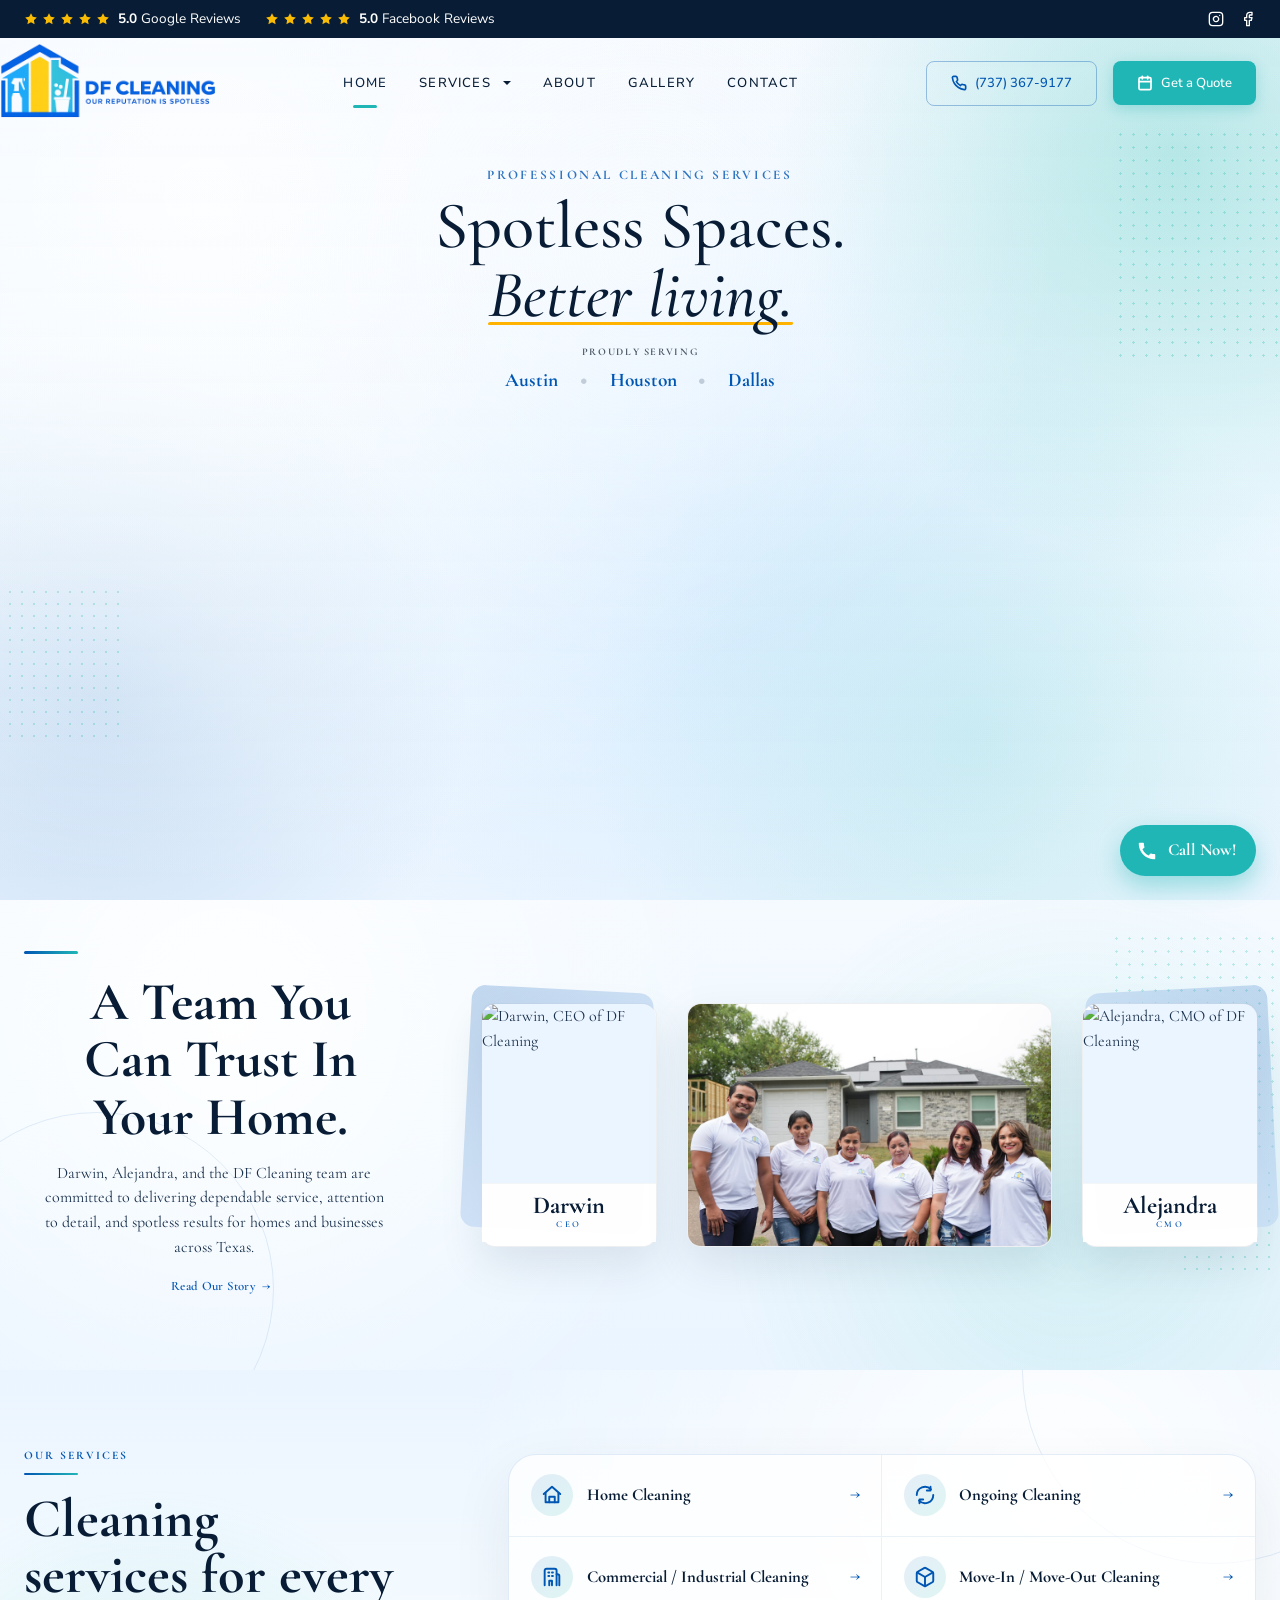
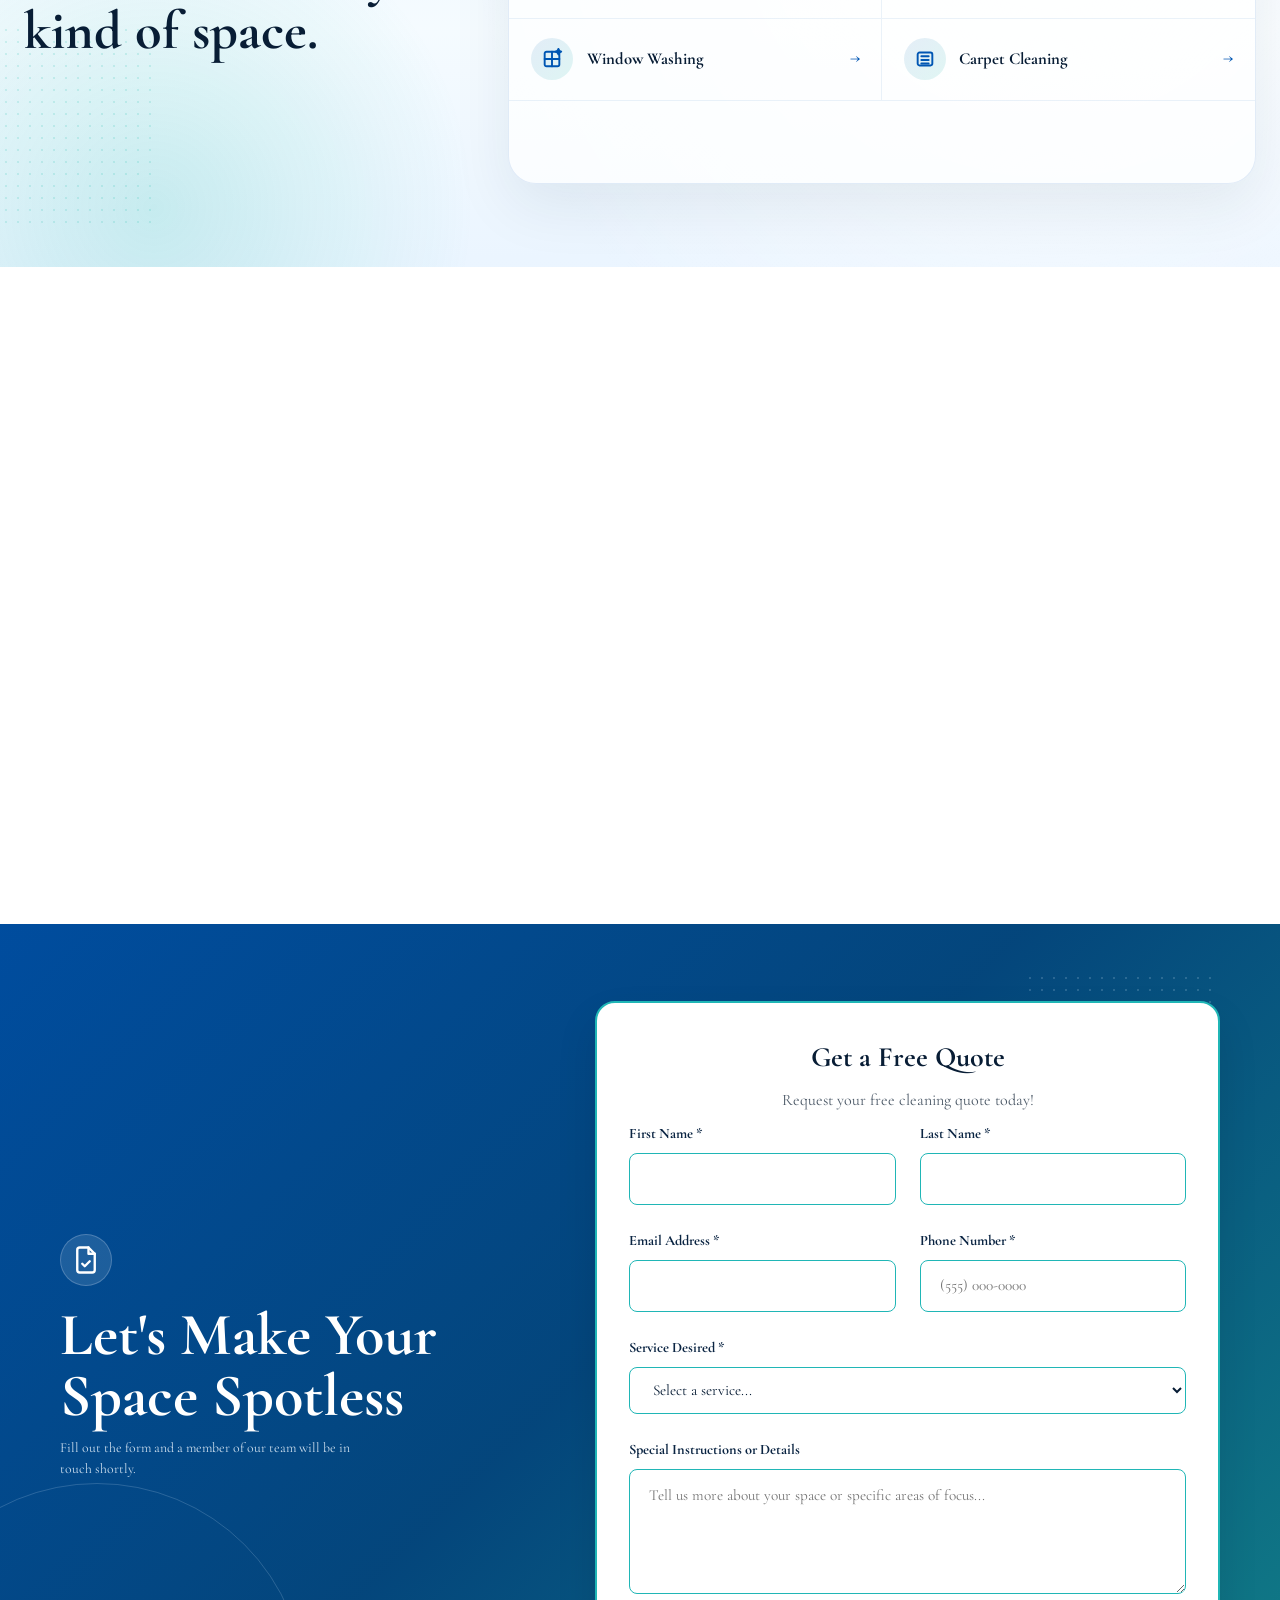
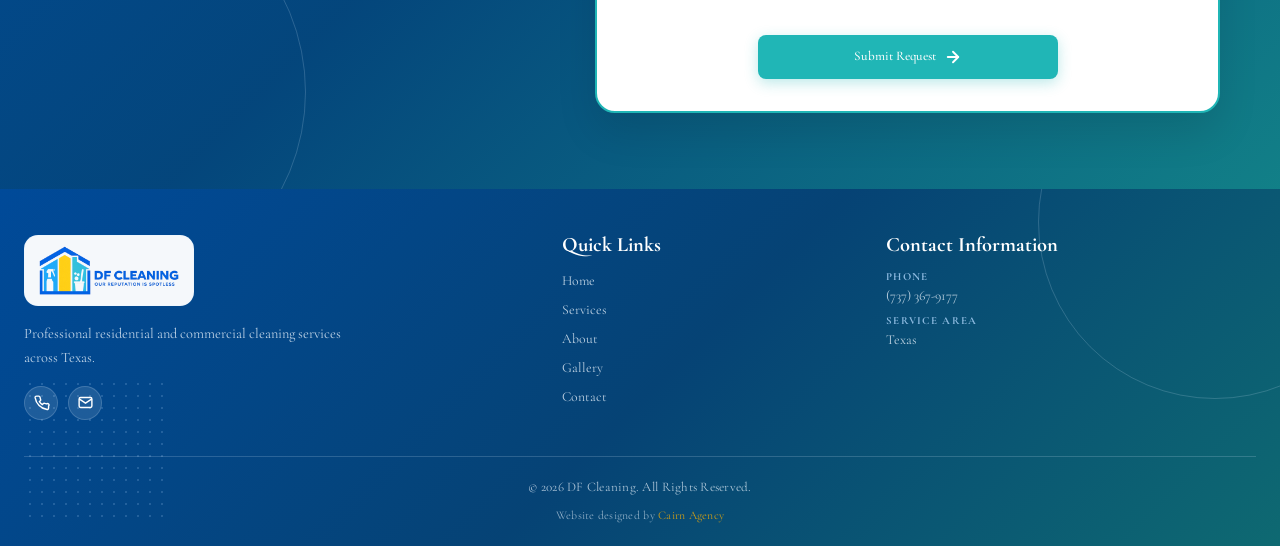
==== index.html @ 90294d2b "Add SEO meta descriptions to all pages" ====
<!DOCTYPE html>
<html lang="en">
<head>
  <meta charset="UTF-8">
  <meta name="viewport" content="width=device-width, initial-scale=1.0">
  <title>Spotless Spaces, Better Living | DF Cleaning</title>
  <meta name="description" content="We're here to help! Serving customers in Austin, Houston, and Dallas Areas. Call now (737) 367-9177 to get a quote. Licensed and Insured.">
  <link rel="stylesheet" href="css/style.css?v=july4">
  <script src="js/header.js?v=july4" defer></script>
  <script src="https://unpkg.com/@studio-freight/lenis@1.0.42/dist/lenis.min.js"></script>
  <link rel="icon" type="image/png" href="assets/logo2browswer.png">
</head>
<body class="global-bg">

  <site-header root-path=""></site-header>

  <main>
    <!-- HERO SECTION -->
    <section class="hero-section" id="home-hero">
      <div class="container">
        <span class="hero-badge reveal-up" style="--delay: 0.1s;">Professional Cleaning Services</span>
        <div class="hero-title reveal-up" style="--delay: 0.2s;">Spotless Spaces.<br><em>Better living.</em></div>
        <div class="hero-service-areas">
          <p class="hero-service-eyebrow reveal-up" style="--delay: 0.3s;">Proudly Serving</p>
          <ul class="hero-service-cities">
            <li class="reveal-up" style="--delay: 0.4s;">Austin</li>
            <li class="reveal-up" style="--delay: 0.5s;">Houston</li>
            <li class="reveal-up" style="--delay: 0.6s;">Dallas</li>
          </ul>
        </div>
        
        <!-- HERO QUOTE FORM (Centered) -->
        


        <!-- HERO QUOTE FORM (Centered) -->
        <aside class="sticky-quote-form" id="sticky-quote-form">
          <div class="sticky-quote-form-body">
            <site-contact-form root-path="" hero></site-contact-form>
          </div>
        </aside>
      </div>
    </section>


    <!-- TEAM PREVIEW -->
    <section class="team-preview" id="meet-the-team" aria-labelledby="team-preview-title">
        
<div class="container">
            <h1 class="seo-heading visually-hidden" style="margin-top:2rem; margin-bottom:1rem; font-size:2rem; text-align:center;">We're here to help!</h1>
<p class="seo-subtitle visually-hidden" style="font-size:1.125rem; max-width:800px; margin:0 auto; text-align:center;">Serving customers in Austin, Houston, and Dallas Areas. Licensed and Insured.</p>
          <div class="team-preview-header">
          <h2 class="team-preview-title reveal-up" id="team-preview-title" style="--delay: 0.1s;">A Team You Can <em>Trust In Your Home.</em></h2>
          <p class="team-preview-copy reveal-up" style="--delay: 0.2s;">Darwin, Alejandra, and the DF Cleaning team are committed to delivering dependable service, attention to detail, and spotless results for homes and businesses across Texas.</p>
          <a href="about.html" class="team-preview-link reveal-up" style="--delay: 0.3s;">Read Our Story <span aria-hidden="true">&rarr;</span></a>
        </div>

        <div class="team-showcase-grid">
          <article class="team-person-card team-person-card--darwin reveal-up" style="--delay: 0.1s;">
            <div class="team-person-photo">
              <img src="assets/images/darwin-home.jpg" alt="Darwin, CEO of DF Cleaning">
            </div>
            <div class="team-person-meta">
              <h3>Darwin</h3>
              <p>CEO</p>
            </div>
          </article>

          <figure class="team-main-photo reveal-up" style="--delay: 0.2s;">
            <img src="assets/team.jpg" alt="DF Cleaning team standing in front of a home">
          </figure>

          <article class="team-person-card team-person-card--alejandra reveal-up" style="--delay: 0.3s;">
            <div class="team-person-photo">
              <img src="assets/images/alejandra-home.jpg" alt="Alejandra, CMO of DF Cleaning">
            </div>
            <div class="team-person-meta">
              <h3>Alejandra</h3>
              <p>CMO</p>
            </div>
          </article>
        </div>

      </div>
    </section>

    <!-- SERVICES PREVIEW -->
    <section class="home-services" id="services-preview" aria-labelledby="home-services-title">
      <div class="container home-services-grid">
        <div class="home-services-copy">
          <span class="home-services-kicker reveal-up" style="--delay: 0.1s;">Our Services</span>
          <h2 class="home-services-title reveal-up" id="home-services-title" style="--delay: 0.2s;">Cleaning services for every kind of space.</h2>
          <p class="reveal-up" style="--delay: 0.3s;">From recurring home care and detailed deep cleaning to move-out resets, commercial spaces, and light home remodeling support, explore the services DF Cleaning provides across Texas.</p>
          <a href="services.html" class="home-services-all reveal-up" style="--delay: 0.4s;">View All Services <span aria-hidden="true">&rarr;</span></a>
        </div>

        <div class="home-services-list" aria-label="DF Cleaning services">
          <a href="services/home-cleaning.html" class="home-service-link reveal-up" style="--delay: 0.1s;">
            <span class="home-service-icon" aria-hidden="true">
              <svg width="22" height="22" viewBox="0 0 24 24" fill="none" stroke="currentColor" stroke-width="2.1" stroke-linecap="round" stroke-linejoin="round">
                <path d="m3 11 9-8 9 8"></path>
                <path d="M5 10v10h14V10"></path>
                <path d="M9 20v-6h6v6"></path>
              </svg>
            </span>
            <span>Home Cleaning</span>
            <span class="home-service-arrow" aria-hidden="true">&rarr;</span>
          </a>

          <a href="services/on-going-cleaning.html" class="home-service-link reveal-up" style="--delay: 0.2s;">
            <span class="home-service-icon" aria-hidden="true">
              <svg width="22" height="22" viewBox="0 0 24 24" fill="none" stroke="currentColor" stroke-width="2.1" stroke-linecap="round" stroke-linejoin="round">
                <path d="M21 12a9 9 0 0 1-15.5 6.2"></path>
                <path d="M3 12A9 9 0 0 1 18.5 5.8"></path>
                <path d="M18 3v4h-4"></path>
                <path d="M6 21v-4h4"></path>
              </svg>
            </span>
            <span>Ongoing Cleaning</span>
            <span class="home-service-arrow" aria-hidden="true">&rarr;</span>
          </a>

          <a href="services/commercial-cleaning.html" class="home-service-link reveal-up" style="--delay: 0.3s;">
            <span class="home-service-icon" aria-hidden="true">
              <svg width="22" height="22" viewBox="0 0 24 24" fill="none" stroke="currentColor" stroke-width="2.1" stroke-linecap="round" stroke-linejoin="round">
                <path d="M4 21V5a2 2 0 0 1 2-2h9a2 2 0 0 1 2 2v16"></path>
                <path d="M9 21v-5h3v5"></path>
                <path d="M8 7h1"></path>
                <path d="M12 7h1"></path>
                <path d="M8 11h1"></path>
                <path d="M12 11h1"></path>
                <path d="M17 9h1a2 2 0 0 1 2 2v10"></path>
              </svg>
            </span>
            <span>Commercial / Industrial Cleaning</span>
            <span class="home-service-arrow" aria-hidden="true">&rarr;</span>
          </a>

          <a href="services/move-in-move-out.html" class="home-service-link reveal-up" style="--delay: 0.4s;">
            <span class="home-service-icon" aria-hidden="true">
              <svg width="22" height="22" viewBox="0 0 24 24" fill="none" stroke="currentColor" stroke-width="2.1" stroke-linecap="round" stroke-linejoin="round">
                <path d="M21 16V8a2 2 0 0 0-1-1.73l-7-4a2 2 0 0 0-2 0l-7 4A2 2 0 0 0 3 8v8a2 2 0 0 0 1 1.73l7 4a2 2 0 0 0 2 0l7-4A2 2 0 0 0 21 16z"></path>
                <path d="m3.3 7 8.7 5 8.7-5"></path>
                <path d="M12 22V12"></path>
              </svg>
            </span>
            <span>Move-In / Move-Out Cleaning</span>
            <span class="home-service-arrow" aria-hidden="true">&rarr;</span>
          </a>

          <a href="services/window-washing.html" class="home-service-link reveal-up" style="--delay: 0.5s;">
            <span class="home-service-icon" aria-hidden="true">
              <svg width="22" height="22" viewBox="0 0 24 24" fill="none" stroke="currentColor" stroke-width="2.1" stroke-linecap="round" stroke-linejoin="round">
                <rect x="4" y="4" width="16" height="16" rx="2"></rect>
                <path d="M12 4v16"></path>
                <path d="M4 12h16"></path>
                <path d="m18 3 1-2 1 2 2 1-2 1-1 2-1-2-2-1z"></path>
              </svg>
            </span>
            <span>Window Washing</span>
            <span class="home-service-arrow" aria-hidden="true">&rarr;</span>
          </a>

          <a href="services/carpet-cleaning.html" class="home-service-link reveal-up" style="--delay: 0.6s;">
            <span class="home-service-icon" aria-hidden="true">
              <svg width="22" height="22" viewBox="0 0 24 24" fill="none" stroke="currentColor" stroke-width="2.1" stroke-linecap="round" stroke-linejoin="round">
                <rect x="4" y="5" width="16" height="14" rx="2"></rect>
                <path d="M8 9h8"></path>
                <path d="M8 13h8"></path>
                <path d="M8 17h8"></path>
              </svg>
            </span>
            <span>Carpet Cleaning</span>
            <span class="home-service-arrow" aria-hidden="true">&rarr;</span>
          </a>

          <a href="services/home-remodeling.html" class="home-service-link reveal-up" style="--delay: 0.7s;">
            <span class="home-service-icon" aria-hidden="true">
              <svg width="22" height="22" viewBox="0 0 24 24" fill="none" stroke="currentColor" stroke-width="2.1" stroke-linecap="round" stroke-linejoin="round">
                <path d="M3 21h18"></path>
                <path d="M5 21V9l7-6 7 6v12"></path>
                <path d="M9 21v-6h6v6"></path>
                <path d="M9 10h.01"></path>
                <path d="M15 10h.01"></path>
              </svg>
            </span>
            <span>Home Remodeling</span>
            <span class="home-service-arrow" aria-hidden="true">&rarr;</span>
          </a>

          <a href="services/coaching.html" class="home-service-link reveal-up" style="--delay: 0.8s;">
            <span class="home-service-icon" aria-hidden="true">
              <svg width="22" height="22" viewBox="0 0 24 24" fill="none" stroke="currentColor" stroke-width="2.1" stroke-linecap="round" stroke-linejoin="round">
                <path d="M16 21v-2a4 4 0 0 0-4-4H7a4 4 0 0 0-4 4v2"></path>
                <circle cx="9.5" cy="7" r="4"></circle>
                <path d="M22 21v-2a4 4 0 0 0-3-3.87"></path>
                <path d="M16 3.13a4 4 0 0 1 0 7.75"></path>
              </svg>
            </span>
            <span>Coaching</span>
            <span class="home-service-arrow" aria-hidden="true">&rarr;</span>
          </a>
        </div>
      </div>
    </section>

    <!-- CLIENT REVIEWS -->
    <section class="reviews-section reveal-up" id="client-reviews" aria-labelledby="reviews-title">
      <div class="container reviews-container">
        <div class="reviews-header">
          <h2 class="reviews-title" id="reviews-title">What Our Clients Say</h2>
          <p class="reviews-subtitle">Don't just take our word for it. See what our clients have to say.</p>
        </div>

        <div class="sk-ww-google-reviews" data-embed-id="25690560"></div>
        <script src="https://widgets.sociablekit.com/google-reviews/widget.js" defer></script>
      </div>
    </section>

    <!-- INSTAGRAM FEED -->
    <section class="instagram-section" id="instagram-feed" aria-labelledby="instagram-title" style="padding-top: 2rem; padding-bottom: 6rem; background-color: var(--color-white); position: relative;">
      <div class="container instagram-container" style="text-align: center;">
        <div class="instagram-header" style="margin-bottom: 1.5rem;">
          <div class="instagram-icon reveal-up" style="margin-bottom: 1rem; display: flex; justify-content: center; --delay: 0.1s;">
            <svg width="40" height="40" viewBox="0 0 24 24" fill="none" stroke="var(--color-teal)" stroke-width="2" stroke-linecap="round" stroke-linejoin="round">
              <rect x="2" y="2" width="20" height="20" rx="5" ry="5"></rect>
              <path d="M16 11.37A4 4 0 1 1 12.63 8 4 4 0 0 1 16 11.37z"></path>
              <line x1="17.5" y1="6.5" x2="17.51" y2="6.5"></line>
            </svg>
          </div>
          <h2 class="instagram-title reveal-up" id="instagram-title" style="margin: 0 0 0.5rem 0; --delay: 0.2s;">
            <a href="https://www.instagram.com/df.cleaning/" target="_blank" rel="noopener noreferrer" style="font-family: var(--font-sans); color: var(--color-navy-dark); font-size: clamp(2.5rem, 6vw, 3.5rem); font-weight: 900; letter-spacing: -0.03em; text-decoration: none; transition: opacity 0.3s ease;" onmouseover="this.style.opacity='0.8'" onmouseout="this.style.opacity='1'">@df.cleaning</a>
          </h2>
          <p class="instagram-subtitle reveal-up" style="color: var(--color-text-main); font-size: 1.15rem; font-weight: 500; margin-bottom: 1.5rem; --delay: 0.3s;">Keep up with our team on Instagram!</p>
          <a href="https://www.instagram.com/df.cleaning/" target="_blank" rel="noopener noreferrer" class="btn btn-primary reveal-up" style="background-color: var(--color-teal); border: none; color: var(--color-white); display: inline-flex; align-items: center; gap: 0.5rem; border-radius: 50px; font-weight: 700; padding: 0.75rem 2rem; box-shadow: 0 4px 15px rgba(0, 180, 216, 0.3); --delay: 0.4s;">
            Follow Us on Instagram
          </a>
        </div>

        <div class="sk-instagram-feed reveal-up" data-embed-id="25690573" style="--delay: 0.5s;"></div>
        <script src="https://widgets.sociablekit.com/instagram-feed/widget.js" defer></script>
      </div>
    </section>

    <!-- GET ESTIMATE -->
    <section class="estimate-section" id="get-estimate" aria-labelledby="estimate-title">
      <div class="container estimate-container">
        <div class="estimate-card reveal-up" style="--delay: 0.1s;">
          <div class="estimate-intro">
            <div class="estimate-icon" aria-hidden="true">
              <svg width="30" height="30" viewBox="0 0 24 24" fill="none" stroke="currentColor" stroke-width="1.9" stroke-linecap="round" stroke-linejoin="round">
                <path d="M14 2H7a2 2 0 0 0-2 2v16a2 2 0 0 0 2 2h10a2 2 0 0 0 2-2V7z"></path>
                <polyline points="14 2 14 7 19 7"></polyline>
                <path d="m9 15 2 2 4-4"></path>
              </svg>
            </div>
            <h2 class="estimate-title" id="estimate-title">Let's Make Your Space Spotless</h2>
            <p class="estimate-subtitle">Fill out the form and a member of our team will be in touch shortly.</p>

          </div>

          <site-contact-form root-path="" inline></site-contact-form>
        </div>
      </div>
    </section>
  </main>

  <!-- FOOTER -->
  <site-footer root-path=""></site-footer>


  <script src="js/main.js?v=sticky-form"></script>
</body>
</html>
---- css/style.css ----
@import url('https://fonts.googleapis.com/css2?family=Cormorant+Garamond:ital,wght@0,300..700;1,300..700&family=Nunito+Sans:wght@400;500;600;700;800&display=swap');

/* ==========================================================================
   CASCADE LAYERS DEFINITION
   ========================================================================== */
@layer reset, base, layout, components, utilities;

@layer reset {
  /* Resets applying specifically rather than globally (*) */
  html, body, div, span, h1, h2, h3, h4, h5, h6, p, a, svg, button, ul, li, nav, section, header, footer, form, input, label, textarea, select {
    box-sizing: border-box;
    margin: 0;
    padding: 0;
  }

  ul, ol {
    list-style: none;
  }

  a {
    color: inherit;
    text-decoration: none;
  }

  img {
    max-inline-size: 100%;
    block-size: auto;
    display: block;
  }

  button, input, select, textarea {
    font: inherit;
    color: inherit;
    background: none;
    border: none;
  }
}

@layer base {
  :root {
    /* Color Palette */
    --color-navy-dark: hsl(212, 73%, 12%);
    --color-navy: hsl(212, 73%, 15%);
    --color-blue: hsl(211, 100%, 35%);
    --color-blue-hover: hsl(211, 100%, 30%);
    --color-blue-light: hsl(210, 100%, 96%);
    --color-blue-light-hover: hsl(210, 100%, 92%);
    --color-ice: hsl(203, 100%, 97%);
    --color-teal: hsl(180, 70%, 42%);
    --color-teal-dark: hsl(184, 76%, 31%);
    
    --color-yellow: hsl(42, 100%, 50%);
    --color-yellow-hover: hsl(42, 100%, 45%);
    --color-yellow-light: hsl(45, 100%, 95%);
    
    --color-gray-dark: hsl(210, 15%, 35%);
    --color-gray-light: hsl(210, 20%, 98%);
    --color-white: hsl(0, 0%, 100%);
    --color-text-main: hsl(212, 50%, 20%);
    --color-border: hsl(210, 16%, 93%);
    
    /* Typography */
    --font-sans: 'Cormorant Garamond', Georgia, "Times New Roman", serif;
    --font-body: 'Cormorant Garamond', Georgia, "Times New Roman", serif;
    --font-serif: 'Cormorant Garamond', Georgia, "Times New Roman", serif;
    --font-ui: 'Nunito Sans', -apple-system, BlinkMacSystemFont, "Segoe UI", Roboto, sans-serif;
    
    /* Spacing & Layout */
    --transition-speed: 0.3s;
    --transition-curve: cubic-bezier(0.25, 0.8, 0.25, 1);
    
    /* Shadows */
    --shadow-sm: 0 2px 8px rgba(12, 35, 64, 0.05);
    --shadow-md: 0 8px 30px rgba(12, 35, 64, 0.08);
    --shadow-lg: 0 20px 40px rgba(12, 35, 64, 0.12);
  }

  body {
    font-family: var(--font-body);
    background:
      radial-gradient(circle at 8% 18%, rgba(20, 184, 166, 0.15) 0%, transparent 24rem),
      radial-gradient(circle at 92% 12%, rgba(0, 86, 179, 0.15) 0%, transparent 26rem),
      radial-gradient(circle at 50% 92%, rgba(186, 222, 255, 0.46) 0%, transparent 28rem),
      linear-gradient(180deg, var(--color-gray-light) 0%, var(--color-ice) 100%);
    color: var(--color-text-main);
    line-height: 1.6;
    overflow-x: clip; /* Avoid horizontal scrollbar issues */
    scrollbar-gutter: stable;
    font-optical-sizing: auto;
  }

  h1, h2, h3, h4, h5, h6 {
    font-family: var(--font-sans);
    color: var(--color-navy-dark);
    font-weight: 700;
  }

  /* Accessible outline-focus styling */
  button:focus-visible,
  a:focus-visible,
  input:focus-visible,
  select:focus-visible,
  textarea:focus-visible {
    outline: 3px solid var(--color-blue);
    outline-offset: 3px;
  }
}

@layer layout {
  .container {
    max-inline-size: 1280px;
    margin-inline: auto;
    padding-inline: 1.5rem;
  }

  header {
    background-color: transparent;
    backdrop-filter: none;
    position: absolute;
    top: 24px; /* Move entire navbar row down ~10-15px */
    left: 0;
    width: 100%;
    z-index: 100;
    border-block-end: none;
    box-shadow: none;
  }

  .nav-wrapper {
    display: flex;
    align-items: center;
    justify-content: space-between;
    padding-block: 0.5rem;
  }

  /* Footer Layout */
  .main-footer {
    background: linear-gradient(135deg, hsl(211, 100%, 30%) 0%, hsl(207, 91%, 24%) 52%, hsl(185, 78%, 25%) 100%);
    color: var(--color-white);
    margin-block-start: 0;
    overflow: hidden;
    padding-block: clamp(2.3rem, 3.6vw, 3.25rem) 1.35rem;
    position: relative;
  }

  .main-footer::before {
    content: "";
    position: absolute;
    inset-block-start: -9rem;
    inset-inline-end: -7rem;
    inline-size: 22rem;
    block-size: 22rem;
    border: 1px solid rgba(221, 239, 255, 0.18);
    border-radius: 50%;
    pointer-events: none;
  }

  .main-footer::after {
    content: "";
    position: absolute;
    inset-block-end: 1.5rem;
    inset-inline-start: 1.5rem;
    inline-size: 9rem;
    block-size: 9rem;
    background-image: radial-gradient(rgba(180, 218, 255, 0.28) 1.2px, transparent 1.2px);
    background-size: 12px 12px;
    opacity: 0.65;
    pointer-events: none;
  }

  .footer-grid {
    display: grid;
    gap: clamp(1.8rem, 4vw, 4rem);
    grid-template-columns: minmax(260px, 1.25fr) minmax(160px, 0.7fr) minmax(240px, 0.95fr);
    margin-block-end: clamp(1.65rem, 3vw, 2.3rem);
    position: relative;
    z-index: 1;
  }

  .footer-bottom {
    border-block-start: 1px solid rgba(221, 239, 255, 0.18);
    color: rgba(239, 247, 255, 0.72);
    font-size: 0.82rem;
    letter-spacing: 0.02em;
    padding-block-start: 1.2rem;
    position: relative;
    text-align: center;
    z-index: 1;
  }
}

@layer components {
  /* Logo */
  .logo-link {
    display: flex;
    align-items: center;
    inline-size: auto;
    block-size: 75px; /* Increase logo size ~5-10% */
    margin-inline-start: -1.5rem; /* Shift slightly more left */
    position: relative;
    top: -3px; /* Nudge up a touch higher to align text in navbar */
    transition: transform var(--transition-speed);
  }

  .logo-link img {
    height: 100%;
    width: auto;
    object-fit: contain;
  }

  .logo-link:hover {
    transform: scale(1.02);
  }

  /* Navigation Menu */
  .main-nav {
    display: flex;
    align-items: center;
    gap: 2rem;
  }

  .nav-list {
    display: flex;
    align-items: center;
    gap: 2rem;
  }

  .nav-item {
    position: relative;
  }

  .nav-link {
    font-family: var(--font-ui);
    font-size: 0.82rem;
    font-weight: 500;
    color: var(--color-navy-dark);
    letter-spacing: 1.2px;
    padding-block: 0.5rem;
    transition: color var(--transition-speed);
    display: flex;
    align-items: center;
    gap: 0.25rem;
    cursor: pointer;
  }

  .nav-link:hover {
    color: var(--color-teal);
  }

  .nav-link[aria-current="page"] {
    color: var(--color-navy);
    position: relative;
  }

  .nav-link[aria-current="page"]::before {
    content: "";
    position: absolute;
    bottom: -6px;
    left: 50%;
    transform: translateX(-50%);
    width: 24px;
    height: 3px;
    background-color: var(--color-teal);
    border-radius: 2px;
  }

  /* Services Dropdown Styles */
  .dropdown-menu {
    position: absolute;
    top: 100%;
    left: 50%;
    transform: translateX(-50%) translateY(10px);
    background-color: var(--color-white);
    border-radius: 8px;
    box-shadow: var(--shadow-md);
    border: 1px solid var(--color-border);
    padding: 0.75rem;
    min-inline-size: 240px;
    opacity: 0;
    visibility: hidden;
    transition: opacity 0.2s allow-discrete, transform 0.2s allow-discrete, visibility 0.2s allow-discrete;
    z-index: 10;
  }

  /* Show dropdown on hover (for desktop) and when active */
  .nav-item:hover .dropdown-menu,
  .nav-item:focus-within .dropdown-menu,
  .dropdown-menu.active {
    opacity: 1;
    visibility: visible;
    transform: translateX(-50%) translateY(0);
  }

  @starting-style {
    .nav-item:hover .dropdown-menu,
    .nav-item:focus-within .dropdown-menu,
    .dropdown-menu.active {
      opacity: 0;
      transform: translateX(-50%) translateY(10px);
    }
  }

  .dropdown-link {
    display: block;
    padding: 0.6rem 1rem;
    border-radius: 6px;
    font-family: var(--font-ui);
    font-size: 0.85rem;
    font-weight: 600;
    color: var(--color-navy);
    transition: background-color var(--transition-speed), color var(--transition-speed);
  }

  .dropdown-link:hover {
    background-color: var(--color-blue-light);
    color: var(--color-blue);
  }

  /* Header Actions (Buttons) */
  .header-actions {
    display: flex;
    align-items: center;
    gap: 1rem;
  }

  /* Buttons */
  .btn {
    display: inline-flex;
    align-items: center;
    justify-content: center;
    gap: 0.5rem;
    padding: 0.7rem 1.5rem;
    border-radius: 8px;
    font-family: var(--font-sans);
    font-size: 0.82rem;
    font-weight: 500;
    cursor: pointer;
    transition: background-color var(--transition-speed), color var(--transition-speed), border-color var(--transition-speed), transform var(--transition-speed), box-shadow var(--transition-speed);
    text-wrap: nowrap;
    min-block-size: 44px; /* Touch target standard */
  }

  .btn:hover {
    transform: translateY(-2px);
  }

  .btn:active {
    transform: translateY(0);
  }

  .btn-outline {
    background-color: transparent;
    color: var(--color-blue);
    border: 1px solid rgba(0, 86, 179, 0.35);
  }

  .btn-outline:hover {
    background-color: rgba(0, 86, 179, 0.05);
    border-color: var(--color-blue);
    box-shadow: var(--shadow-sm);
  }

  .btn-primary {
    background-color: var(--color-blue);
    color: var(--color-white);
    box-shadow: 0 4px 14px rgba(0, 86, 179, 0.3);
  }

  .btn-primary:hover {
    background-color: var(--color-blue-dark);
    box-shadow: 0 6px 20px rgba(0, 86, 179, 0.4);
  }

  .btn-secondary {
    background-color: var(--color-blue);
    color: var(--color-white);
    box-shadow: 0 4px 14px rgba(0, 86, 179, 0.2);
  }

  .btn-secondary:hover {
    background-color: var(--color-teal);
    box-shadow: 0 6px 20px rgba(0, 86, 179, 0.3);
  }

  /* Mobile Nav Toggle */
  .menu-toggle {
    display: none;
    flex-direction: column;
    justify-content: space-between;
    width: 30px;
    height: 21px;
    cursor: pointer;
    z-index: 101;
  }

  .menu-toggle span {
    display: block;
    width: 100%;
    height: 3px;
    background-color: var(--color-navy);
    border-radius: 3px;
    transition: transform var(--transition-speed), opacity var(--transition-speed);
  }

  /* Hero Section */
  .hero-section {
    background-image: radial-gradient(circle at 50% 28%, rgba(255, 255, 255, 0.45) 0%, rgba(255, 255, 255, 0) 45%), linear-gradient(to bottom, rgba(219, 234, 254, 0.08) 0%, rgba(255, 255, 255, 0) 100%), url('../assets/hero-v5.png');
    background-repeat: no-repeat;
    background-position: center 32%; /* Shift mansion down slightly more to support larger spacing */
    background-size: cover;
    min-height: 100dvh;
    display: flex;
    flex-direction: column;
    justify-content: flex-start;
    align-items: center;
    padding-block-start: 10.1rem;
    padding-block-end: 340px; /* Space for the quote form */
    text-align: center;
    position: relative;
    overflow: hidden;
    box-sizing: border-box;
  }

  .hero-badge {
    font-family: var(--font-sans);
    font-size: clamp(0.72rem, 0.68rem + 0.18vw, 0.86rem);
    font-weight: 800;
    color: hsla(211, 100%, 35%, 0.82);
    letter-spacing: 0.2em;
    text-transform: uppercase;
    margin-block-end: 0.45rem;
    display: inline-block;
  }

.hero-title {
    font-family: var(--font-serif);
    font-size: clamp(2.35rem, 1.85rem + 3.1vw, 4.15rem);
    line-height: 1;
    font-weight: 500;
    letter-spacing: 0;
    color: var(--color-navy-dark);

/* SEO Hero Copy Section */
.seo-hero-copy {
  background: radial-gradient(circle at 18% 26%, rgba(255, 255, 255, 0.94) 0%, rgba(255, 255, 255, 0.38) 24%, transparent 44%), radial-gradient(circle at 84% 68%, rgba(20, 184, 166, 0.12) 0%, transparent 22rem), linear-gradient(180deg, hsl(210, 100%, 98%) 0%, var(--color-ice) 45%, hsl(210, 100%, 96%) 100%);
  padding: 0.5rem 0 2rem 0;
  text-align: center;
  opacity: 0;
  animation: fadeInUp 1s ease forwards;
  animation-delay: 0.5s;
}
.seo-heading {
  font-family: var(--font-serif);
  font-size: clamp(2.5rem, 2rem + 2vw, 3.8rem);
  color: var(--color-navy-dark);
  margin-bottom: 0.4rem;
}
.seo-subtitle {
  font-family: var(--font-sans);
  font-size: clamp(1rem, 0.9rem + 0.5vw, 1.25rem);
  color: var(--color-navy);
  max-width: 800px;
  margin: 0 auto;
}

/* Fade in keyframes */
@keyframes fadeInUp {
  from { opacity: 0; transform: translateY(20px); }
  to { opacity: 1; transform: translateY(0); }
}

/* Fade in for the next section (team preview) */
.team-preview {
  opacity: 0;
  animation: fadeInUp 1s ease forwards;
  animation-delay: 1.5s;
}

    margin-block-end: 1.05rem;
    max-inline-size: 880px;
    margin-inline: auto;
    text-wrap: balance;
  }

  .hero-title em {
    font-family: var(--font-serif);
    font-style: italic;
    font-weight: 500;
    color: var(--color-navy-dark);
    position: relative;
    white-space: nowrap;
    display: inline-block;
    margin-block-start: 0.2rem; /* Slightly reduced margin */
  }

  .hero-title em::after {
    content: "";
    position: absolute;
    left: 0;
    bottom: 4px;
    width: 100%;
    height: 3px;
    background-color: var(--color-yellow);
    z-index: -1;
    transform: skewX(-15deg);
    border-radius: 4px;
  }

  .hero-desc {
    font-family: var(--font-sans);
    font-size: clamp(0.85rem, 0.8rem + 0.1vw, 1.05rem); /* Slightly smaller for better layout fit */
    font-weight: 400;
    color: var(--color-gray-dark);
    max-inline-size: 750px;
    margin-inline: auto;
    margin-block-end: 0.8rem; /* Reduced spacing */
    text-wrap: pretty;
  }

  /* Hero Service Areas */
  .hero-service-areas {
    margin-block: -0.1rem 0.55rem;
    display: flex;
    flex-direction: column;
    align-items: center;
    gap: 0.08rem;
  }

  .hero-service-eyebrow {
    font-family: var(--font-sans);
    font-size: 0.64rem;
    font-weight: 700;
    color: var(--color-gray-dark);
    text-transform: uppercase;
    letter-spacing: 0.16em;
    margin: 0;
  }

  .hero-service-cities {
    display: flex;
    flex-wrap: wrap;
    justify-content: center;
    align-items: center;
    gap: clamp(0.65rem, 2vw, 1.35rem);
    padding: 0;
    margin: 0;
    list-style: none;
  }

  .hero-service-cities li {
    font-family: var(--font-serif);
    font-size: clamp(0.92rem, 0.85rem + 0.45vw, 1.25rem);
    font-weight: 800;
    color: var(--color-blue);
    display: flex;
    align-items: center;
  }

  /* Dot divider between cities */
  .hero-service-cities li:not(:last-child)::after {
    content: "•";
    color: rgba(12, 35, 64, 0.2);
    font-size: 1.2em;
    margin-inline-start: clamp(0.65rem, 2vw, 1.35rem);
  }

  .hero-buttons {
    display: flex;
    justify-content: center;
    gap: 1.25rem;
    margin-block-end: 0;
    flex-wrap: wrap;
    transform: translateX(-32px); /* Shift left to align gap with the background house */
  }

  /* Team Preview */
  .team-preview {
    background: radial-gradient(circle at 18% 26%, rgba(255, 255, 255, 0.94) 0%, rgba(255, 255, 255, 0.38) 24%, transparent 44%), radial-gradient(circle at 84% 68%, rgba(20, 184, 166, 0.12) 0%, transparent 22rem), linear-gradient(180deg, hsl(210, 100%, 98%) 0%, var(--color-ice) 45%, hsl(210, 100%, 96%) 100%);
    overflow: hidden;
    padding-block: clamp(2rem, 4vw, 4rem) clamp(4rem, 5.6vw, 5.75rem);
    position: relative;
  }

  .team-preview::before {
    content: "";
    position: absolute;
    inset-block-start: 2rem;
    inset-inline-end: clamp(-3rem, -4vw, -1rem);
    inline-size: clamp(9rem, 17vw, 15rem);
    block-size: clamp(9rem, 17vw, 15rem);
    background-image: radial-gradient(rgba(20, 184, 166, 0.3) 1.35px, transparent 1.35px);
    background-size: 13px 13px;
    opacity: 0.8;
    pointer-events: none;
  }

  .team-preview::after {
    content: "";
    position: absolute;
    inset-block-end: -6rem;
    inset-inline-start: -5rem;
    inline-size: 22rem;
    block-size: 22rem;
    border: 1px solid rgba(0, 86, 179, 0.1);
    border-radius: 50%;
    pointer-events: none;
  }

  .team-preview .container {
    align-items: center;
    display: grid;
    gap: clamp(2.25rem, 5vw, 4.5rem);
    grid-template-columns: minmax(250px, 0.72fr) minmax(590px, 1.42fr);
    position: relative;
    z-index: 1;
  }

  .team-preview-header {
    margin: 0;
    max-inline-size: 420px;
    position: relative;
    text-align: center;
  }

  .team-preview-header::before {
    content: "";
    display: block;
    inline-size: 54px;
    block-size: 3px;
    background: linear-gradient(90deg, var(--color-blue), var(--color-teal));
    border-radius: 999px;
    margin-block-end: 1.15rem;
  }

  .team-preview-title {
    color: var(--color-navy-dark);
    font-family: var(--font-serif);
    font-size: clamp(2.25rem, 1.8rem + 2vw, 3.35rem);
    font-weight: 800;
    letter-spacing: 0;
    line-height: 1.08;
    max-inline-size: 430px;
    text-wrap: balance;
  }

  .team-preview-title em {
    color: var(--color-navy-dark);
    display: inline;
    font-family: var(--font-serif);
    font-style: normal;
    font-weight: 800;
  }

  .team-preview-copy {
    color: var(--color-text-main);
    font-size: clamp(0.92rem, 0.86rem + 0.22vw, 1rem);
    line-height: 1.55;
    margin: 0.9rem 0 0;
    max-inline-size: 380px;
    text-wrap: pretty;
  }

  .team-preview-link {
    color: var(--color-blue);
    display: inline-flex;
    font-family: var(--font-sans);
    font-size: 0.8rem;
    font-weight: 600;
    gap: 0.35rem;
    letter-spacing: 0.03em;
    margin-block-start: 1rem;
    position: relative;
    transition: transform var(--transition-speed);
  }

  .team-preview-link:hover {
    transform: translateX(3px);
  }

  .team-showcase-grid {
    align-items: stretch;
    display: grid;
    gap: clamp(1.55rem, 2.45vw, 2.25rem);
    grid-template-columns: minmax(0, 0.72fr) minmax(0, 1.5fr) minmax(0, 0.72fr);
    isolation: isolate;
    justify-content: center;
    margin-inline: auto;
    max-inline-size: 920px;
    position: relative;
    width: 100%;
  }

  .team-showcase-grid::after {
    content: "";
    position: absolute;
    inset-block-end: -1.5rem;
    inset-inline-end: -1.7rem;
    inline-size: 104px;
    block-size: 104px;
    background-image: radial-gradient(rgba(20, 184, 166, 0.26) 1.35px, transparent 1.35px);
    background-size: 12px 12px;
    z-index: -1;
  }

  .team-person-card,
  .team-main-photo {
    background-color: var(--color-white);
    border: 1px solid rgba(12, 35, 64, 0.07);
    border-radius: 14px;
    box-shadow: 0 18px 44px rgba(12, 35, 64, 0.1);
    overflow: hidden;
  }

  .team-person-card {
    display: flex;
    flex-direction: column;
    overflow: visible;
    position: relative;
    width: 100%;
  }

  .team-person-card--alejandra {
    margin-inline-start: 0;
  }

  .team-person-card--darwin::before {
    content: "";
    position: absolute;
    inset: -0.9rem 0.55rem 0.9rem -1rem;
    background: linear-gradient(135deg, rgba(0, 86, 179, 0.22), rgba(219, 234, 254, 0.86));
    border-radius: 14px;
    transform: rotate(3deg);
    z-index: -1;
  }

  .team-person-card--alejandra::before {
    content: "";
    position: absolute;
    inset: -0.9rem -1rem 0.9rem 0.55rem;
    background: linear-gradient(225deg, rgba(0, 86, 179, 0.2), rgba(219, 234, 254, 0.82));
    border-radius: 14px;
    transform: rotate(-3deg);
    z-index: -1;
  }

  .team-person-photo {
    aspect-ratio: 1 / 1.03;
    background-color: var(--color-blue-light);
    border-radius: 14px 14px 0 0;
    overflow: hidden;
  }

  .team-person-photo img,
  .team-main-photo img {
    block-size: 100%;
    inline-size: 100%;
    object-fit: cover;
  }

  .team-person-card--darwin img {
    object-position: center 20%;
  }

  .team-person-card--alejandra img {
    object-position: center 38%;
  }

  .team-person-meta {
    background: rgba(255, 255, 255, 0.97);
    border-block-start: 1px solid rgba(12, 35, 64, 0.04);
    padding: 0.58rem 1rem 0.7rem;
    text-align: center;
  }

  .team-person-meta h3 {
    color: var(--color-navy-dark);
    font-family: var(--font-serif);
    font-size: clamp(1.25rem, 1.08rem + 0.55vw, 1.55rem);
    font-weight: 800;
    letter-spacing: 0;
    line-height: 0.95;
    margin-block-end: 0.2rem;
  }

  .team-person-meta p {
    color: var(--color-blue);
    font-family: var(--font-sans);
    font-size: 0.56rem;
    font-weight: 600;
    letter-spacing: 0.28em;
    line-height: 1.2;
    text-transform: uppercase;
  }

  .team-main-photo {
    aspect-ratio: 1.5 / 1;
    min-block-size: 0;
    margin: 0;
    width: 100%;
    overflow: hidden;
  }

  .team-main-photo img {
    object-position: center center;
    transform: scale(1.16);
    transform-origin: center 22%;
  }

  /* Services Preview */
  .home-services {
    background: radial-gradient(circle at 82% 22%, rgba(255, 255, 255, 0.92) 0%, rgba(255, 255, 255, 0.38) 28%, transparent 52%), radial-gradient(circle at 12% 88%, rgba(20, 184, 166, 0.18) 0%, transparent 20rem), linear-gradient(180deg, hsl(210, 100%, 96%) 0%, hsl(203, 100%, 98%) 52%, hsl(210, 100%, 96%) 100%);
    overflow: hidden;
    padding-block: clamp(3.6rem, 5.6vw, 5.4rem);
    position: relative;
  }

  .home-services::before {
    background-image: radial-gradient(rgba(20, 184, 166, 0.22) 1.3px, transparent 1.3px);
    background-size: 12px 12px;
    block-size: clamp(9rem, 16vw, 13rem);
    content: "";
    inline-size: clamp(9rem, 16vw, 13rem);
    inset-block-end: clamp(1rem, 3vw, 2.4rem);
    inset-inline-start: clamp(-3rem, -4vw, -1rem);
    opacity: 0.7;
    pointer-events: none;
    position: absolute;
  }

  .home-services::after {
    border: 1px solid rgba(0, 86, 179, 0.1);
    border-radius: 50%;
    block-size: 24rem;
    content: "";
    inline-size: 24rem;
    inset-block-start: -12rem;
    inset-inline-end: -8rem;
    pointer-events: none;
    position: absolute;
  }

  .home-services-grid {
    align-items: center;
    display: grid;
    gap: clamp(2rem, 5vw, 4.5rem);
    grid-template-columns: minmax(260px, 0.72fr) minmax(560px, 1.28fr);
    position: relative;
    z-index: 1;
  }

  .home-services-copy {
    max-inline-size: 400px;
  }

  .home-services-kicker {
    color: var(--color-blue);
    display: inline-block;
    font-size: 0.72rem;
    font-weight: 800;
    letter-spacing: 0.18em;
    line-height: 1.2;
    margin-block-end: 1rem;
    text-transform: uppercase;
  }

  .home-services-kicker::after {
    background: linear-gradient(90deg, var(--color-blue), var(--color-teal));
    border-radius: 999px;
    block-size: 2px;
    content: "";
    display: block;
    inline-size: 54px;
    margin-block-start: 0.65rem;
  }

  .home-services-title {
    color: var(--color-navy-dark);
    font-size: clamp(2.15rem, 1.65rem + 2.2vw, 3.4rem);
    font-weight: 900;
    letter-spacing: 0;
    line-height: 1.03;
    text-wrap: balance;
  }

  .home-services-copy p {
    color: var(--color-text-main);
    font-size: 0.98rem;
    line-height: 1.65;
    margin-block-start: 1rem;
    text-wrap: pretty;
  }

  .home-services-all {
    color: var(--color-blue);
    display: inline-flex;
    font-size: 0.9rem;
    font-weight: 700;
    gap: 0.35rem;
    margin-block-start: 1.15rem;
    transition: color var(--transition-speed), transform var(--transition-speed);
  }

  .home-services-all:hover {
    color: var(--color-blue-hover);
    transform: translateX(3px);
  }

  .home-services-list {
    background-color: rgba(255, 255, 255, 0.72);
    border: 1px solid rgba(0, 86, 179, 0.11);
    border-radius: 28px;
    box-shadow: 0 22px 60px rgba(12, 35, 64, 0.08);
    display: grid;
    grid-template-columns: repeat(2, minmax(0, 1fr));
    overflow: hidden;
  }

  .home-service-link {
    align-items: center;
    color: var(--color-navy-dark);
    display: grid;
    gap: 0.85rem;
    grid-template-columns: auto minmax(0, 1fr) auto;
    min-block-size: 82px;
    padding: 1rem clamp(1rem, 2vw, 1.35rem);
    position: relative;
    transition: background-color var(--transition-speed), color var(--transition-speed);
  }

  .home-service-link:not(:last-child) {
    border-block-end: 1px solid rgba(0, 86, 179, 0.08);
  }

  .home-service-link:nth-child(odd):not(:last-child) {
    border-inline-end: 1px solid rgba(0, 86, 179, 0.08);
  }

  .home-service-link:last-child {
    grid-column: auto;
  }

  @media (min-width: 641px) {
    .home-service-link:nth-last-child(-n + 2) {
      border-block-end: 0;
    }
  }

  .home-service-link:hover {
    background-color: rgba(239, 247, 255, 0.8);
    color: var(--color-blue);
  }

  .home-service-icon {
    align-items: center;
    background: linear-gradient(135deg, rgba(0, 86, 179, 0.1), rgba(20, 184, 166, 0.13));
    block-size: 42px;
    border-radius: 50%;
    color: var(--color-blue);
    display: inline-flex;
    inline-size: 42px;
    justify-content: center;
    transition: background-color var(--transition-speed), color var(--transition-speed), transform var(--transition-speed);
  }

  .home-service-link:hover .home-service-icon {
    color: var(--color-teal-dark);
    transform: translateY(-2px);
  }

  .home-service-link > span:nth-child(2) {
    font-size: clamp(0.95rem, 0.9rem + 0.18vw, 1.05rem);
    font-weight: 800;
    line-height: 1.2;
  }

  .home-service-arrow {
    color: var(--color-blue);
    font-weight: 800;
    transition: transform var(--transition-speed);
  }

  .home-service-link:hover .home-service-arrow {
    transform: translateX(3px);
  }

  /* Client Reviews */
  .reviews-section {
    background: radial-gradient(circle at 50% 10%, rgba(255, 255, 255, 0.96) 0%, rgba(255, 255, 255, 0.5) 34%, transparent 58%), linear-gradient(180deg, hsl(210, 100%, 96%) 0%, hsl(190, 80%, 96%) 48%, hsl(207, 100%, 97%) 100%);
    overflow: hidden;
    padding-block: clamp(2.5rem, 4.2vw, 3.6rem) clamp(2.2rem, 3.6vw, 3.1rem);
    position: relative;
  }

  .reviews-section::before {
    content: "";
    position: absolute;
    inset-block-start: 7rem;
    inset-inline-start: clamp(-3rem, -4vw, -1rem);
    inline-size: clamp(8rem, 16vw, 14rem);
    block-size: clamp(8rem, 16vw, 14rem);
    background-image: radial-gradient(rgba(20, 184, 166, 0.24) 1.35px, transparent 1.35px);
    background-size: 12px 12px;
    opacity: 0.72;
    pointer-events: none;
  }

  .reviews-section::after {
    content: "";
    position: absolute;
    inset-block-end: -8rem;
    inset-inline-end: -6rem;
    inline-size: 26rem;
    block-size: 26rem;
    border: 1px solid rgba(0, 86, 179, 0.11);
    border-radius: 50%;
    pointer-events: none;
  }

  .reviews-container {
    position: relative;
    z-index: 1;
  }

  .reviews-container::before {
    content: "";
    display: block;
    inline-size: clamp(54px, 6vw, 84px);
    block-size: 2px;
    background: linear-gradient(90deg, var(--color-blue), var(--color-teal));
    border-radius: 999px;
    margin: 0 auto clamp(0.75rem, 1.4vw, 1.05rem);
  }

  .reviews-header {
    margin-inline: auto;
    max-inline-size: 820px;
    text-align: center;
  }

  .reviews-title {
    color: var(--color-navy-dark);
    font-family: var(--font-serif);
    font-size: clamp(2.25rem, 1.85rem + 2.1vw, 3.65rem);
    font-weight: 800;
    letter-spacing: 0;
    line-height: 1;
    text-wrap: balance;
  }

  .reviews-subtitle {
    color: var(--color-text-main);
    font-size: clamp(1rem, 0.95rem + 0.5vw, 1.25rem);
    line-height: 1.5;
    margin-block-start: 1rem;
    margin-block-end: 2rem;
  }

  .reviews-carousel {
    align-items: center;
    display: grid;
    gap: clamp(0.85rem, 1.6vw, 1.2rem);
    grid-template-columns: 50px minmax(0, 820px) 50px;
    justify-content: center;
    margin-block-start: clamp(1rem, 2vw, 1.45rem);
  }

  .review-card {
    align-items: center;
    background-color: rgba(255, 255, 255, 0.97);
    border: 1px solid rgba(0, 86, 179, 0.1);
    border-radius: 28px;
    box-shadow: 0 24px 70px rgba(12, 35, 64, 0.11);
    display: flex;
    flex-direction: column;
    min-block-size: 238px;
    padding: clamp(1.05rem, 2.1vw, 1.65rem) clamp(1.35rem, 3.2vw, 3rem);
    text-align: center;
    transition: opacity 0.22s ease, transform 0.22s ease;
  }

  .review-card.is-transitioning {
    opacity: 0;
    transform: translateY(6px) scale(0.992);
  }

  .review-avatar {
    align-items: center;
    block-size: 54px;
    border: 1px solid rgba(255, 255, 255, 0.65);
    border-radius: 50%;
    box-shadow: 0 12px 24px rgba(12, 35, 64, 0.16);
    color: var(--color-white);
    display: flex;
    font-family: var(--font-sans);
    font-size: 1rem;
    font-weight: 700;
    inline-size: 54px;
    justify-content: center;
    letter-spacing: 0.04em;
  }

  .avatar-blue { background: linear-gradient(135deg, hsl(211, 100%, 35%), hsl(211, 70%, 55%)); }
  .avatar-teal { background: linear-gradient(135deg, hsl(178, 68%, 37%), hsl(188, 78%, 52%)); }
  .avatar-light-blue { background: linear-gradient(135deg, hsl(207, 88%, 58%), hsl(199, 100%, 72%)); }

  .review-name {
    color: var(--color-navy-dark);
    font-size: clamp(1.05rem, 0.96rem + 0.36vw, 1.28rem);
    line-height: 1.15;
    margin-block-start: 0.65rem;
  }

  .review-date {
    color: var(--color-gray-dark);
    font-size: 0.82rem;
    line-height: 1.2;
    margin-block-start: 0.25rem;
  }

  .review-stars {
    color: var(--color-yellow);
    font-size: clamp(1.1rem, 0.95rem + 0.5vw, 1.45rem);
    letter-spacing: 0.08em;
    line-height: 1;
    margin-block-start: 0.65rem;
  }

  .review-text {
    color: var(--color-text-main);
    font-size: clamp(0.9rem, 0.86rem + 0.16vw, 1rem);
    line-height: 1.45;
    margin-block-start: 0.65rem;
    max-inline-size: 700px;
    text-wrap: pretty;
  }

  .review-nav {
    align-items: center;
    background-color: rgba(255, 255, 255, 0.8);
    block-size: 48px;
    border: 1px solid rgba(0, 86, 179, 0.1);
    border-radius: 50%;
    box-shadow: 0 14px 34px rgba(12, 35, 64, 0.1);
    color: var(--color-blue);
    cursor: pointer;
    display: inline-flex;
    inline-size: 48px;
    justify-content: center;
    transition: background-color var(--transition-speed), box-shadow var(--transition-speed), transform var(--transition-speed);
  }

  .review-nav:hover {
    background-color: var(--color-white);
    box-shadow: 0 18px 40px rgba(12, 35, 64, 0.14);
    transform: translateY(-2px);
  }

  .review-nav:active {
    transform: translateY(0);
  }

  .review-dots {
    display: flex;
    gap: 0.45rem;
    justify-content: center;
    margin-block-start: 0.75rem;
  }

  .review-dot {
    background-color: hsl(212, 20%, 82%);
    block-size: 8px;
    border-radius: 50%;
    cursor: pointer;
    inline-size: 8px;
    transition: background-color var(--transition-speed), transform var(--transition-speed);
  }

  .review-dot[aria-current="true"] {
    background-color: var(--color-blue);
    transform: scale(1.15);
  }

  .ratings-bar {
    align-items: center;
    background-color: rgba(255, 255, 255, 0.58);
    border: 1px solid rgba(0, 86, 179, 0.14);
    border-radius: 20px;
    box-shadow: 0 18px 45px rgba(12, 35, 64, 0.06);
    backdrop-filter: blur(14px);
    display: grid;
    gap: 1rem;
    grid-template-columns: 1fr auto 1fr;
    margin: 1rem auto 0;
    max-inline-size: 820px;
    padding: 0.72rem clamp(1rem, 2.4vw, 2rem);
  }

  .rating-source {
    align-items: center;
    display: flex;
    gap: 1rem;
    justify-content: center;
  }

  .rating-logo {
    align-items: center;
    background-color: var(--color-white);
    block-size: 44px;
    border-radius: 50%;
    box-shadow: 0 10px 24px rgba(12, 35, 64, 0.08);
    display: inline-flex;
    flex: 0 0 auto;
    font-family: var(--font-sans);
    font-size: 1.42rem;
    font-weight: 800;
    inline-size: 44px;
    justify-content: center;
  }

  .google-logo {
    color: transparent;
    background-image: conic-gradient(from -20deg, #4285f4 0 25%, #34a853 0 48%, #fbbc05 0 68%, #ea4335 0 82%, #4285f4 0 100%);
    background-clip: text;
    -webkit-background-clip: text;
  }

  .facebook-logo {
    background: linear-gradient(135deg, hsl(211, 100%, 45%), hsl(211, 100%, 62%));
    color: var(--color-white);
    font-family: Arial, sans-serif;
    font-size: 1.8rem;
    line-height: 1;
  }

  .rating-score {
    color: var(--color-navy-dark);
    font-size: 1.08rem;
    font-weight: 700;
    line-height: 1.1;
  }

  .rating-score span {
    color: var(--color-yellow);
    font-size: 0.82rem;
    letter-spacing: 0.02em;
  }

  .rating-label {
    color: var(--color-text-main);
    font-size: 0.86rem;
    line-height: 1.35;
    margin-block-start: 0.2rem;
  }

  .rating-divider {
    background-color: rgba(0, 86, 179, 0.16);
    block-size: 44px;
    inline-size: 1px;
  }
  /* Estimate Section */
  .estimate-section {
    background: linear-gradient(135deg, hsl(211, 100%, 31%) 0%, hsl(207, 94%, 25%) 48%, hsl(184, 77%, 30%) 100%);
    overflow: hidden;
    padding-block: clamp(4.2rem, 6vw, 6.25rem);
    position: relative;
  }

  .estimate-section::before {
    content: "";
    position: absolute;
    inset-block-end: -7rem;
    inset-inline-start: -7rem;
    inline-size: 26rem;
    block-size: 26rem;
    border: 1px solid rgba(221, 239, 255, 0.18);
    border-radius: 50%;
    pointer-events: none;
  }

  .estimate-section::after {
    content: "";
    position: absolute;
    inset-block-start: 3rem;
    inset-inline-end: clamp(1rem, 5vw, 5rem);
    inline-size: 12rem;
    block-size: 12rem;
    background-image: radial-gradient(rgba(221, 239, 255, 0.24) 1.25px, transparent 1.25px);
    background-size: 12px 12px;
    opacity: 0.72;
    pointer-events: none;
  }

  .estimate-container {
    position: relative;
    z-index: 1;
  }

  .estimate-container::before {
    content: none;
  }

  .estimate-header {
    margin-inline: auto;
    max-inline-size: 760px;
    text-align: center;
  }

  .estimate-title {
    color: var(--color-white);
    font-family: var(--font-serif);
    font-size: clamp(2.35rem, 1.8rem + 2.45vw, 3.85rem);
    font-weight: 900;
    letter-spacing: 0;
    line-height: 1.02;
    text-wrap: balance;
  }

  .estimate-subtitle {
    color: rgba(239, 247, 255, 0.86);
    font-size: clamp(0.92rem, 0.86rem + 0.18vw, 1.02rem);
    line-height: 1.55;
    margin: 1rem 0 0;
    max-inline-size: 440px;
    text-wrap: pretty;
  }

  .estimate-card {
    align-items: center;
    background-color: transparent;
    border: 0;
    border-radius: 0;
    box-shadow: none;
    display: grid;
    gap: clamp(2.25rem, 5vw, 5.25rem);
    grid-template-columns: minmax(280px, 0.86fr) minmax(520px, 1.14fr);
    margin: 0 auto;
    max-inline-size: 1160px;
    padding: 0;
    position: relative;
  }

  .estimate-card::before {
    content: none;
  }

  .estimate-intro {
    align-self: center;
    padding: 0;
  }

  .estimate-icon {
    align-items: center;
    background: rgba(239, 247, 255, 0.12);
    block-size: 52px;
    border: 1px solid rgba(239, 247, 255, 0.22);
    border-radius: 50%;
    color: var(--color-white);
    display: inline-flex;
    inline-size: 52px;
    justify-content: center;
    margin-block-end: 1.1rem;
  }

  .estimate-intro h3 {
    color: var(--color-navy-dark);
    font-family: var(--font-serif);
    font-size: clamp(1.55rem, 1.3rem + 0.75vw, 2rem);
    font-weight: 800;
    letter-spacing: 0;
    line-height: 1.05;
  }

  .estimate-intro p {
    color: rgba(239, 247, 255, 0.86);
    font-size: 0.86rem;
    line-height: 1.55;
    margin-block-start: 0.65rem;
    max-inline-size: 330px;
  }

  .estimate-service-list {
    display: grid;
    gap: 0.58rem;
    margin-block-start: 1.45rem;
  }

  .estimate-service-list li {
    align-items: center;
    color: var(--color-white);
    display: flex;
    font-size: 0.84rem;
    font-weight: 500;
    gap: 0.6rem;
    line-height: 1.3;
  }

  .estimate-service-list span {
    align-items: center;
    background-color: rgba(239, 247, 255, 0.15);
    block-size: 22px;
    border-radius: 50%;
    color: hsl(174, 100%, 72%);
    display: inline-flex;
    flex: 0 0 auto;
    font-size: 0.78rem;
    font-weight: 700;
    inline-size: 22px;
    justify-content: center;
  }

  .homepage-estimate-form {
    background-color: rgba(255, 255, 255, 0.97);
    border: 1px solid rgba(221, 239, 255, 0.72);
    border-radius: 26px;
    box-shadow: 0 28px 70px rgba(12, 35, 64, 0.2);
    display: grid;
    gap: 0.65rem;
    padding: clamp(1.25rem, 2.4vw, 2rem);
  }

  .estimate-form-row {
    display: grid;
    gap: 0.65rem;
  }

  .estimate-form-row--split {
    grid-template-columns: repeat(2, minmax(0, 1fr));
  }

  .estimate-field {
    display: grid;
    gap: 0.3rem;
  }

  .estimate-address-field[hidden] {
    display: none;
  }

  .estimate-field label {
    color: hsl(213, 34%, 36%);
    font-size: 0.64rem;
    font-weight: 600;
    letter-spacing: 0.08em;
    line-height: 1;
    text-transform: uppercase;
  }

  .estimate-field input,
  .estimate-field textarea {
    background-color: hsl(210, 100%, 99%);
    border: 1px solid rgba(0, 86, 179, 0.16);
    border-radius: 13px;
    color: var(--color-text-main);
    font-family: var(--font-body);
    font-size: 0.88rem;
    inline-size: 100%;
    min-block-size: 42px;
    padding: 0.64rem 0.85rem;
    transition: border-color var(--transition-speed), box-shadow var(--transition-speed), background-color var(--transition-speed);
  }

  .estimate-field textarea {
    min-block-size: 78px;
    resize: vertical;
  }

  .estimate-field input:focus,
  .estimate-field textarea:focus {
    background-color: var(--color-white);
    border-color: var(--color-blue);
    box-shadow: 0 0 0 4px rgba(0, 86, 179, 0.09);
    outline: none;
  }

  .estimate-toggle-row {
    align-items: center;
    display: flex;
    min-block-size: 30px;
  }

  .estimate-toggle {
    align-items: center;
    color: var(--color-text-main);
    cursor: pointer;
    display: inline-flex;
    font-size: 0.8rem;
    font-weight: 500;
    gap: 0.75rem;
  }

  .estimate-toggle input {
    block-size: 1px;
    clip: rect(0 0 0 0);
    clip-path: inset(50%);
    inline-size: 1px;
    overflow: hidden;
    position: absolute;
    white-space: nowrap;
  }

  .estimate-toggle-track {
    background-color: hsl(214, 28%, 82%);
    block-size: 24px;
    border-radius: 999px;
    box-shadow: inset 0 1px 2px rgba(12, 35, 64, 0.12);
    inline-size: 44px;
    position: relative;
    transition: background-color var(--transition-speed);
  }

  .estimate-toggle-track::after {
    background-color: var(--color-white);
    block-size: 18px;
    border-radius: 50%;
    box-shadow: 0 4px 12px rgba(12, 35, 64, 0.18);
    content: "";
    inline-size: 18px;
    inset-block-start: 3px;
    inset-inline-start: 3px;
    position: absolute;
    transition: transform var(--transition-speed);
  }

  .estimate-toggle input:checked + .estimate-toggle-track {
    background: linear-gradient(135deg, var(--color-blue), hsl(178, 68%, 43%));
  }

  .estimate-toggle input:checked + .estimate-toggle-track::after {
    transform: translateX(20px);
  }

  .estimate-submit {
    align-items: center;
    background: linear-gradient(135deg, hsl(211, 100%, 38%), hsl(211, 100%, 30%));
    border-radius: 13px;
    box-shadow: 0 12px 24px rgba(0, 86, 179, 0.22);
    color: var(--color-white);
    cursor: pointer;
    display: inline-flex;
    font-family: var(--font-sans);
    font-size: 0.88rem;
    font-weight: 600;
    gap: 0.4rem;
    inline-size: 100%;
    justify-content: center;
    min-block-size: 46px;
    transition: box-shadow var(--transition-speed), transform var(--transition-speed), filter var(--transition-speed);
  }

  .estimate-submit:hover {
    box-shadow: 0 18px 36px rgba(0, 86, 179, 0.3);
    filter: saturate(1.05);
    transform: translateY(-2px);
  }

  .estimate-submit:active {
    transform: translateY(0);
  }

  /* Footer */
  .footer-brand {
    max-inline-size: 330px;
  }

  .footer-logo-link {
    align-items: center;
    background-color: rgba(255, 255, 255, 0.96);
    border: 1px solid rgba(221, 239, 255, 0.26);
    border-radius: 14px;
    display: inline-flex;
    inline-size: 170px;
    justify-content: center;
    margin-block-end: 1rem;
    padding: 0.62rem 0.85rem;
  }

  .footer-logo-link img {
    block-size: auto;
    inline-size: 146px;
  }

  .footer-brand p,
  .footer-column li,
  .footer-column a,
  .footer-column span {
    color: rgba(239, 247, 255, 0.78);
  }

  .footer-brand p {
    font-size: 0.9rem;
    line-height: 1.65;
  }

  .footer-socials {
    display: flex;
    gap: 0.65rem;
    margin-block-start: 1rem;
  }

  .footer-socials a {
    align-items: center;
    background-color: rgba(239, 247, 255, 0.12);
    block-size: 34px;
    border: 1px solid rgba(221, 239, 255, 0.18);
    border-radius: 50%;
    color: var(--color-white);
    display: inline-flex;
    inline-size: 34px;
    justify-content: center;
    transition: background-color var(--transition-speed), transform var(--transition-speed);
  }

  .footer-socials a:hover {
    background-color: rgba(239, 247, 255, 0.2);
    transform: translateY(-2px);
  }

  .footer-column h3 {
    color: var(--color-white);
    font-family: var(--font-serif);
    font-size: 1.28rem;
    font-weight: 800;
    letter-spacing: 0;
    line-height: 1;
    margin-block-end: 0.95rem;
  }

  .footer-column ul {
    display: grid;
    gap: 0.56rem;
  }

  .footer-column li {
    font-size: 0.86rem;
    line-height: 1.45;
  }

  .footer-column a {
    transition: color var(--transition-speed), transform var(--transition-speed);
  }

  .footer-column a:hover {
    color: var(--color-white);
  }

  .footer-column li span:first-child {
    color: rgba(180, 218, 255, 0.78);
    display: block;
    font-size: 0.68rem;
    font-weight: 700;
    letter-spacing: 0.12em;
    line-height: 1.1;
    margin-block-end: 0.2rem;
    text-transform: uppercase;
  }

  /* Mansion Showcase */
  .mansion-showcase {
    max-inline-size: 1100px;
    margin-inline: auto;
    padding-inline: 1.5rem;
    position: relative;
    z-index: 2;
    margin-block-end: -6rem; /* Negative margin to pull it out of hero and overlap layout below */
  }

  .mansion-img-container {
    border-radius: 20px 20px 0 0;
    overflow: hidden;
    box-shadow: var(--shadow-lg);
    border: 1px solid rgba(255, 255, 255, 0.5);
    aspect-ratio: 16 / 9;
  }

  .mansion-img {
    width: 100%;
    height: 100%;
    object-fit: cover;
  }

  /* Static Content Sections */
  .section-padding {
    padding-block: 8rem 4rem;
  }

  .section-title-wrapper {
    text-align: center;
    margin-block-end: 4rem;
  }

  .section-subtitle {
    font-family: var(--font-sans);
    color: var(--color-blue);
    font-weight: 700;
    text-transform: uppercase;
    font-size: 0.85rem;
    letter-spacing: 2px;
    margin-block-end: 0.5rem;
    display: block;
  }

  .section-title {
    font-size: clamp(2rem, 1.5rem + 2vw, 3rem);
    text-wrap: balance;
  }

  /* Feature grid */
  .feature-grid {
    display: grid;
    grid-template-columns: repeat(auto-fit, minmax(300px, 1fr));
    gap: 2.5rem;
  }

  .feature-card {
    background-color: var(--color-white);
    border-radius: 12px;
    padding: 2.5rem;
    border: 1px solid var(--color-border);
    box-shadow: var(--shadow-sm);
    transition: transform var(--transition-speed), box-shadow var(--transition-speed);
  }

  .feature-card:hover {
    transform: translateY(-5px);
    box-shadow: var(--shadow-md);
  }

  .feature-icon {
    width: 48px;
    height: 48px;
    background-color: var(--color-blue-light);
    color: var(--color-blue);
    border-radius: 50%;
    display: grid;
    place-items: center;
    margin-block-end: 1.5rem;
  }

  .feature-card h3 {
    margin-block-end: 1rem;
    font-size: 1.25rem;
  }

  /* About Page */
  .about-hero {
    background: radial-gradient(circle at 16% 22%, rgba(255, 255, 255, 0.98) 0%, rgba(255, 255, 255, 0.48) 30%, transparent 54%), linear-gradient(180deg, hsl(210, 100%, 98%) 0%, var(--color-ice) 48%, hsl(210, 100%, 96%) 100%);
    overflow: hidden;
    padding-block: clamp(8.5rem, 11vw, 10rem) clamp(4.5rem, 7vw, 6.5rem);
    position: relative;
  }

  .about-hero::before {
    content: "";
    position: absolute;
    inset-block-start: 8rem;
    inset-inline-end: clamp(-4rem, -5vw, -1rem);
    inline-size: clamp(10rem, 18vw, 16rem);
    block-size: clamp(10rem, 18vw, 16rem);
    background-image: radial-gradient(rgba(20, 184, 166, 0.22) 1.35px, transparent 1.35px);
    background-size: 13px 13px;
    opacity: 0.75;
    pointer-events: none;
  }

  .about-hero::after {
    content: "";
    position: absolute;
    inset-block-end: -8rem;
    inset-inline-start: -7rem;
    inline-size: 26rem;
    block-size: 26rem;
    border: 1px solid rgba(0, 86, 179, 0.1);
    border-radius: 50%;
    pointer-events: none;
  }

  .about-hero-grid {
    align-items: center;
    display: grid;
    gap: clamp(2.5rem, 6vw, 5.5rem);
    grid-template-columns: minmax(300px, 0.9fr) minmax(540px, 1.1fr);
    position: relative;
    z-index: 1;
  }

  .about-hero-copy {
    max-inline-size: 540px;
  }

  .about-kicker {
    color: var(--color-blue);
    display: inline-block;
    font-family: var(--font-sans);
    font-size: 0.72rem;
    font-weight: 800;
    letter-spacing: 0.18em;
    line-height: 1.2;
    margin-block-end: 1rem;
    text-transform: uppercase;
  }

  .about-kicker::after {
    background: linear-gradient(90deg, var(--color-blue), var(--color-teal));
    border-radius: 999px;
    content: "";
    display: block;
    block-size: 2px;
    inline-size: 50px;
    margin-block-start: 0.65rem;
  }

  .about-hero-title {
    color: var(--color-navy-dark);
    font-family: var(--font-sans);
    font-size: clamp(3rem, 2.25rem + 3.2vw, 5rem);
    font-weight: 900;
    letter-spacing: 0;
    line-height: 0.98;
    max-inline-size: 620px;
    text-wrap: balance;
  }

  .about-hero-lede {
    color: var(--color-navy-dark);
    font-size: clamp(1.05rem, 0.95rem + 0.35vw, 1.25rem);
    font-weight: 700;
    line-height: 1.5;
    margin-block-start: 1.4rem;
  }

  .about-hero-copy p:not(.about-hero-lede) {
    color: var(--color-text-main);
    font-size: 1rem;
    line-height: 1.7;
    margin-block-start: 1rem;
  }

  .about-hero-actions {
    display: flex;
    flex-wrap: wrap;
    gap: 1rem;
    margin-block-start: 1.35rem;
  }

  .about-text-link {
    color: var(--color-blue);
    display: inline-flex;
    font-size: 0.9rem;
    font-weight: 700;
    gap: 0.35rem;
    transition: color var(--transition-speed), transform var(--transition-speed);
  }

  .about-text-link--muted {
    color: var(--color-teal-dark);
  }

  .about-text-link:hover {
    color: var(--color-blue-hover);
    transform: translateX(3px);
  }

  .about-leadership {
    display: grid;
    gap: clamp(1rem, 2.5vw, 1.5rem);
    grid-template-columns: repeat(2, minmax(0, 1fr));
    isolation: isolate;
    margin-inline: auto;
    max-inline-size: 680px;
    position: relative;
    width: 100%;
  }

  .about-leadership::before {
    background: linear-gradient(135deg, rgba(0, 86, 179, 0.2), rgba(20, 184, 166, 0.15));
    border-radius: 34px;
    content: "";
    inset: 2.5rem -1.25rem -1.25rem 2.25rem;
    position: absolute;
    z-index: -1;
  }

  .about-leader-card {
    background-color: var(--color-white);
    border: 1px solid rgba(0, 86, 179, 0.1);
    border-radius: 26px;
    box-shadow: 0 24px 65px rgba(12, 35, 64, 0.12);
    overflow: hidden;
  }

  .about-leader-card--alejandra {
    margin-block-start: clamp(2rem, 4vw, 3.5rem);
  }

  .about-leader-card picture,
  .about-leader-card img {
    display: block;
  }

  .about-leader-card img {
    aspect-ratio: 4 / 5;
    block-size: auto;
    inline-size: 100%;
    object-fit: cover;
  }

  .about-leader-card--darwin img {
    object-position: center 2%;
  }

  .about-leader-card--alejandra img {
    object-position: center 12%;
  }

  .about-leader-meta {
    background-color: rgba(255, 255, 255, 0.98);
    border-block-start: 1px solid rgba(12, 35, 64, 0.04);
    padding: 1rem 1.2rem 1.15rem;
    text-align: center;
  }

  .about-leader-meta h2 {
    color: var(--color-navy-dark);
    font-size: clamp(1.2rem, 1.04rem + 0.45vw, 1.5rem);
    font-weight: 800;
    line-height: 1;
  }

  .about-leader-meta p {
    color: var(--color-blue);
    font-size: 0.68rem;
    font-weight: 800;
    letter-spacing: 0.24em;
    margin-block-start: 0.35rem;
    text-transform: uppercase;
  }

  .about-story {
    background: linear-gradient(180deg, hsl(210, 100%, 96%) 0%, hsl(203, 100%, 98%) 100%);
    padding-block: clamp(4rem, 6vw, 6rem);
    position: relative;
  }

  .about-story-grid {
    align-items: stretch;
    display: grid;
    gap: clamp(1.5rem, 3vw, 2.4rem);
    grid-template-columns: minmax(0, 1.5fr) minmax(260px, 0.7fr);
  }

  .about-story-card {
    background-color: rgba(255, 255, 255, 0.94);
    border: 1px solid rgba(0, 86, 179, 0.09);
    border-radius: 28px;
    box-shadow: 0 22px 60px rgba(12, 35, 64, 0.08);
    padding: clamp(1.8rem, 4vw, 3.25rem);
  }

  .about-story-card h2,
  .about-team-copy h2,
  .about-values-header h2 {
    color: var(--color-navy-dark);
    font-size: clamp(2rem, 1.55rem + 1.9vw, 3.3rem);
    font-weight: 900;
    letter-spacing: 0;
    line-height: 1.04;
    text-wrap: balance;
  }

  .about-story-card p,
  .about-team-copy p,
  .about-values-header p,
  .about-value-card p,
  .about-story-note p {
    color: var(--color-text-main);
    line-height: 1.7;
  }

  .about-story-card p {
    margin-block-start: 1rem;
  }

  .about-story-note {
    align-self: stretch;
    background: linear-gradient(145deg, var(--color-blue) 0%, hsl(207, 95%, 30%) 58%, var(--color-teal-dark) 100%);
    border: 1px solid rgba(221, 239, 255, 0.24);
    border-radius: 28px;
    box-shadow: 0 24px 60px rgba(0, 86, 179, 0.18);
    display: flex;
    flex-direction: column;
    justify-content: center;
    min-block-size: 100%;
    overflow: hidden;
    padding: clamp(1.5rem, 3vw, 2.3rem);
    position: relative;
  }

  .about-story-note::after {
    background-image: radial-gradient(rgba(221, 239, 255, 0.28) 1.25px, transparent 1.25px);
    background-size: 12px 12px;
    content: "";
    inset-block-end: -1rem;
    inset-inline-end: -1rem;
    inline-size: 8rem;
    block-size: 8rem;
    opacity: 0.62;
    position: absolute;
  }

  .about-note-mark {
    align-items: center;
    background-color: rgba(255, 255, 255, 0.13);
    border: 1px solid rgba(255, 255, 255, 0.22);
    border-radius: 50%;
    color: var(--color-white);
    display: inline-flex;
    font-weight: 900;
    inline-size: 56px;
    block-size: 56px;
    justify-content: center;
    margin-block-end: 1.4rem;
  }

  .about-story-note p {
    color: var(--color-white);
    font-size: clamp(1.05rem, 0.98rem + 0.35vw, 1.22rem);
    font-weight: 700;
    position: relative;
    z-index: 1;
  }

  .about-story-note span {
    color: rgba(239, 247, 255, 0.76);
    display: block;
    font-size: 0.86rem;
    font-weight: 700;
    margin-block-start: 1.25rem;
    position: relative;
    z-index: 1;
  }

  .about-team-section {
    background: radial-gradient(circle at 78% 30%, rgba(255, 255, 255, 0.9) 0%, rgba(255, 255, 255, 0.38) 30%, transparent 50%), linear-gradient(180deg, hsl(203, 100%, 98%) 0%, hsl(210, 100%, 96%) 100%);
    overflow: hidden;
    padding-block: clamp(4rem, 6vw, 6.25rem);
    position: relative;
  }

  .about-team-section::before {
    background-image: radial-gradient(rgba(20, 184, 166, 0.23) 1.35px, transparent 1.35px);
    background-size: 12px 12px;
    content: "";
    inset-block-start: 3rem;
    inset-inline-start: clamp(-2rem, -3vw, -1rem);
    inline-size: 11rem;
    block-size: 11rem;
    opacity: 0.75;
    position: absolute;
  }

  .about-team-grid {
    align-items: center;
    display: grid;
    gap: clamp(2rem, 5vw, 4rem);
    grid-template-columns: minmax(0, 1.28fr) minmax(280px, 0.72fr);
    position: relative;
    z-index: 1;
  }

  .about-team-photo {
    background-color: var(--color-white);
    border: 1px solid rgba(0, 86, 179, 0.1);
    border-radius: 30px;
    box-shadow: 0 26px 70px rgba(12, 35, 64, 0.11);
    overflow: hidden;
    position: relative;
  }

  .about-team-photo::after {
    border: 1px solid rgba(0, 86, 179, 0.14);
    border-radius: 24px;
    content: "";
    inset: 0.8rem;
    pointer-events: none;
    position: absolute;
  }

  .about-team-photo img {
    aspect-ratio: 1.76 / 1;
    block-size: auto;
    display: block;
    inline-size: 100%;
    object-fit: cover;
    object-position: center 45%;
  }

  .about-team-copy {
    max-inline-size: 430px;
  }

  .about-team-copy p {
    margin-block-start: 1rem;
  }

  .about-team-list {
    display: grid;
    gap: 0.65rem;
    margin-block-start: 1.35rem;
  }

  .about-team-list li {
    align-items: center;
    color: var(--color-navy-dark);
    display: flex;
    font-size: 0.95rem;
    font-weight: 700;
    gap: 0.7rem;
  }

  .about-team-list span {
    align-items: center;
    background-color: rgba(20, 184, 166, 0.12);
    block-size: 26px;
    border-radius: 50%;
    color: var(--color-teal-dark);
    display: inline-flex;
    flex: 0 0 auto;
    font-size: 0.85rem;
    inline-size: 26px;
    justify-content: center;
  }

  .about-values-section {
    background: linear-gradient(180deg, hsl(210, 100%, 96%) 0%, hsl(205, 100%, 98%) 100%);
    padding-block: clamp(4rem, 6vw, 6rem);
  }

  .about-values-header {
    margin-inline: auto;
    max-inline-size: 760px;
    text-align: center;
  }

  .about-values-header .about-kicker::after {
    margin-inline: auto;
  }

  .about-values-header p {
    font-size: 1rem;
    margin: 1rem auto 0;
    max-inline-size: 620px;
  }

  .about-values-grid {
    display: grid;
    gap: clamp(1rem, 2vw, 1.4rem);
    grid-template-columns: 1.2fr repeat(3, 1fr);
    margin-block-start: clamp(2rem, 4vw, 3rem);
  }

  .about-value-card {
    background-color: rgba(255, 255, 255, 0.92);
    border: 1px solid rgba(0, 86, 179, 0.09);
    border-radius: 24px;
    box-shadow: 0 18px 48px rgba(12, 35, 64, 0.07);
    padding: clamp(1.35rem, 2.4vw, 1.85rem);
  }

  .about-value-card--mission {
    background: linear-gradient(145deg, rgba(255, 255, 255, 0.98), rgba(239, 247, 255, 0.88));
    border-color: rgba(0, 86, 179, 0.16);
  }

  .about-value-icon {
    align-items: center;
    background: linear-gradient(135deg, rgba(0, 86, 179, 0.12), rgba(20, 184, 166, 0.14));
    block-size: 48px;
    border-radius: 50%;
    color: var(--color-blue);
    display: inline-flex;
    inline-size: 48px;
    justify-content: center;
    margin-block-end: 1rem;
  }

  .about-value-card h3 {
    color: var(--color-navy-dark);
    font-size: 1.15rem;
    font-weight: 900;
    margin-block-end: 0.55rem;
  }

  /* Page Shell Templates (About, Services, etc.) */
  .page-header {
    background: transparent;
    color: var(--color-navy-dark);
    padding-block: 9rem 5rem;
    text-align: center;
  }

  .page-title {
    font-size: clamp(2.5rem, 2rem + 2vw, 4rem);
    color: var(--color-navy-dark);
    margin-block-end: 1rem;
  }

  .page-breadcrumbs {
    display: none;
  }

  .breadcrumbs-separator {
    color: var(--color-blue);
  }

  .breadcrumbs-active {
    color: var(--color-navy-dark);
    font-weight: 700;
  }

  /* Form Container (Estimate Page) */
  .form-wrapper {
    position: relative;
    overflow: hidden;
    max-inline-size: 700px;
    margin-inline: auto;
    background-color: var(--color-navy-cta);
    border-radius: 16px;
    padding: 1.5rem 3rem 3rem;
    border: none;
    box-shadow: 0 20px 40px rgba(14, 27, 77, 0.2);
  }

  .form-wrapper::before {
    content: '';
    position: absolute;
    top: -20px;
    right: -20px;
    width: 200px;
    height: 200px;
    background-image: radial-gradient(var(--color-white) 2px, transparent 2px);
    background-size: 16px 16px;
    opacity: 0.1;
    border-radius: 50%;
    z-index: 0;
  }

  .form-wrapper > div,
  .form-wrapper form {
    position: relative;
    z-index: 1;
  }

  .form-wrapper .form-label,
  .form-wrapper h2,
  .form-wrapper p {
    color: var(--color-white) !important;
  }

  .form-group {
    margin-block-end: 1.5rem;
  }

  .form-row {
    display: grid;
    grid-template-columns: 1fr;
    gap: 1.5rem;
  }

  @media (min-width: 600px) {
    .form-row {
      grid-template-columns: 1fr 1fr;
    }
  }

  .form-label {
    display: block;
    font-family: var(--font-sans);
    font-weight: 700;
    font-size: 0.9rem;
    color: var(--color-navy);
    margin-block-end: 0.5rem;
  }

  .form-control {
    width: 100%;
    padding: 0.8rem 1.2rem;
    border-radius: 8px;
    border: 1px solid var(--color-border);
    background-color: var(--color-white);
    font-family: var(--font-body);
    font-size: 0.95rem;
    color: var(--color-navy-dark);
    transition: border-color var(--transition-speed), box-shadow var(--transition-speed);
  }

  .form-control:focus {
    border-color: var(--color-blue-dark);
    box-shadow: 0 0 0 4px rgba(0, 86, 179, 0.2);
    background-color: var(--color-white);
    outline: none;
  }

  .form-control[aria-invalid="true"] {
    border-color: red;
  }
}

@layer utilities {
  .text-center { text-align: center; }
  .text-yellow { color: var(--color-yellow); }
  .text-blue { color: var(--color-blue); }
  .font-serif { font-family: var(--font-serif); }
}

/* ==========================================================================
   RESPONSIVE OVERRIDES (MOBILE & TABLET VIEWPORT MECHANICS)
   ========================================================================== */
@media (max-width: 1024px) {
  .header-actions {
    display: none; /* Hide header action buttons on tablet/mobile to save space */
  }

  .about-hero-grid {
    grid-template-columns: minmax(280px, 0.9fr) minmax(440px, 1.1fr);
  }

  .about-values-grid {
    grid-template-columns: repeat(2, minmax(0, 1fr));
  }

  .home-services-grid {
    gap: clamp(2rem, 4vw, 3rem);
    grid-template-columns: minmax(240px, 0.64fr) minmax(520px, 1.36fr);
  }

  .team-preview .container {
    grid-template-columns: 1fr;
  }

  .team-preview-header {
    margin-inline: auto;
    max-inline-size: 760px;
    text-align: center;
  }

  .team-preview-header::before {
    margin-inline: auto;
  }

  .team-preview-copy {
    margin-inline: auto;
    max-inline-size: 680px;
  }

  .team-showcase-grid {
    max-inline-size: 920px;
  }

  .team-person-meta {
    padding-inline: 0.9rem;
  }

  .reviews-carousel {
    grid-template-columns: 48px minmax(0, 1fr) 48px;
  }

  .review-nav {
    block-size: 48px;
    inline-size: 48px;
  }

  .estimate-card {
    grid-template-columns: minmax(250px, 0.85fr) minmax(0, 1.35fr);
  }

  .estimate-card::before {
    content: none;
  }

  .footer-grid {
    grid-template-columns: minmax(240px, 1fr) repeat(2, minmax(180px, 0.75fr));
  }
}

@media (max-width: 900px) {
  .about-hero-grid,
  .about-story-grid,
  .about-team-grid,
  .home-services-grid {
    grid-template-columns: 1fr;
  }

  .about-hero-copy,
  .about-team-copy,
  .home-services-copy {
    max-inline-size: 720px;
  }

  .about-leadership {
    max-inline-size: 620px;
  }

  .about-story-note {
    min-block-size: auto;
  }

  .about-team-copy {
    order: -1;
  }

  .team-showcase-grid {
    align-items: stretch;
    display: grid;
    grid-template-columns: repeat(2, minmax(0, 1fr));
  }

  .team-person-card--alejandra {
    margin-inline-start: 0;
  }

  .team-main-photo {
    grid-column: 1 / -1;
    order: -1;
  }

  .team-person-photo {
    aspect-ratio: 1 / 1.05;
  }

  .estimate-card {
    grid-template-columns: 1fr;
  }

  .estimate-card::before {
    display: none;
  }

  .estimate-intro {
    border-block-end: 1px solid rgba(221, 239, 255, 0.22);
    padding: 0 0 1.4rem;
  }

  .estimate-intro p {
    max-inline-size: 640px;
  }

  .footer-grid {
    grid-template-columns: 1fr 1fr;
  }

  .footer-brand {
    grid-column: 1 / -1;
    max-inline-size: 480px;
  }
}

@media (max-width: 768px) {
  .menu-toggle {
    display: flex; /* Show hamburger menu */
  }

  /* Hamburger transform when menu is active */
  .menu-toggle.active span:nth-child(1) {
    transform: rotate(45deg) translate(6px, 6px);
  }
  .menu-toggle.active span:nth-child(2) {
    opacity: 0;
  }
  .menu-toggle.active span:nth-child(3) {
    transform: rotate(-45deg) translate(6px, -6px);
  }

  .nav-item.has-dropdown .nav-link::after {
    display: none !important;
  }

  /* Nav menu converts to slide-down overlays */
  .main-nav {
    position: absolute;
    top: 100%;
    left: 0;
    inline-size: 100%;
    background-color: var(--color-white);
    border-block-start: 1px solid var(--color-border);
    box-shadow: var(--shadow-md);
    flex-direction: column;
    padding: 2rem;
    gap: 1.5rem;
    opacity: 0;
    visibility: hidden;
    transform: translateY(-10px);
    transition: opacity 0.3s allow-discrete, transform 0.3s allow-discrete, visibility 0.3s allow-discrete;
  }

  .main-nav.active {
    opacity: 1;
    visibility: visible;
    transform: translateY(0);
  }

  @starting-style {
    .main-nav.active {
      opacity: 0;
      transform: translateY(-10px);
    }
  }

  .nav-list {
    flex-direction: column;
    inline-size: 100%;
    gap: 1.25rem;
  }

  .nav-item {
    inline-size: 100%;
    text-align: center;
  }

  .nav-link {
    justify-content: center;
    font-size: 1.1rem;
    padding-block: 0.75rem;
    border-block-end: 1px solid var(--color-border);
  }

  .nav-link-wrapper {
    width: 100%;
    border-block-end: 1px solid var(--color-border);
    display: flex;
    justify-content: center;
    align-items: center;
  }

  .nav-link-wrapper .nav-link {
    border-block-end: none !important;
    padding-inline: 0 !important;
    margin-inline: 0 !important;
    width: 100% !important;
    justify-content: center !important;
    text-align: center !important;
    flex: 1;
  }

  /* Mobile Dropdown adjustment */
  .dropdown-menu {
    position: static;
    transform: none;
    box-shadow: none;
    border: none;
    background-color: var(--color-gray-light);
    inline-size: 100%;
    margin-block-start: 0.5rem;
    max-height: 0;
    overflow: hidden;
    padding-block: 0;
    transition: max-height 0.3s var(--transition-curve), padding-block 0.3s var(--transition-curve);
  }

  .dropdown-menu.active {
    max-height: 500px;
    padding-block: 0.75rem;
    transform: none;
  }

  .hero-section {
    height: auto;
    min-height: 80dvh;
    padding-block-start: 6rem;
    padding-block-end: 2rem;
    background-position: center;
    text-align: center;
    justify-content: center;
  }

  .hero-title {
    font-size: clamp(2.5rem, 11.5vw, 3.25rem);
    text-align: center;
    line-height: 1.1;
  }

  .hero-badge,
  .hero-subtitle {
    text-align: center;
  }

  .hero-buttons {
    flex-direction: column;
    align-items: stretch;
    max-inline-size: 320px;
    margin-inline: auto;
    transform: none; /* Reset the left shift on mobile */
  }

  .about-hero {
    padding-block: 7.75rem 3.5rem;
  }

  .about-hero-grid {
    gap: 2rem;
  }

  .about-hero-copy,
  .about-hero-lede,
  .about-hero-copy p {
    max-inline-size: 100%;
    min-inline-size: 0;
    overflow-wrap: break-word;
  }

  .about-hero-title {
    font-size: clamp(2.35rem, 10.5vw, 3rem);
    line-height: 1.04;
    max-inline-size: 100%;
    overflow-wrap: break-word;
  }

  .about-hero-actions {
    gap: 0.75rem 1rem;
  }

  .about-story,
  .about-team-section,
  .about-values-section {
    padding-block: 3.5rem;
  }

  .about-story-card,
  .about-story-note,
  .about-team-photo,
  .about-value-card {
    border-radius: 22px;
  }

  .mansion-showcase {
    margin-block-end: -4rem;
  }

  .team-preview {
    padding-block: 4rem;
    overflow: hidden;
    width: 100%;
    box-sizing: border-box;
  }

  .team-preview-header,
  .team-preview-title,
  .team-preview-copy {
    width: 100% !important;
    margin-left: auto !important;
    margin-right: auto !important;
    text-align: center !important;
  }

  .team-showcase-grid {
    grid-template-columns: 1fr;
    gap: 1.5rem !important;
    width: 100% !important;
    max-width: 320px !important;
    margin-inline: auto !important;
    justify-self: center !important;
    padding: 0 !important;
  }

  .team-person-card,
  .team-main-photo {
    background-color: var(--color-white) !important;
    border: 1px solid rgba(0, 86, 179, 0.1) !important;
    border-radius: 30px !important;
    box-shadow: 0 24px 65px rgba(12, 35, 64, 0.12) !important;
    margin: 0 auto !important;
    width: 100% !important;
    max-width: 100% !important;
    justify-self: center !important;
    transform: none !important;
    left: 0 !important;
    right: 0 !important;
    overflow: hidden !important;
  }

  .team-preview::before,
  .team-preview::after,
  .team-person-card--darwin::before,
  .team-person-card--alejandra::before,
  .team-showcase-grid::after {
    display: none !important;
  }

  .team-person-photo picture,
  .team-person-photo img,
  .team-main-photo picture,
  .team-main-photo img {
    display: block !important;
    width: 100% !important;
  }

  .home-services {
    padding-block: 4rem;
  }

  .reviews-section {
    padding-block: 4rem;
  }

  .estimate-section {
    padding-block: 3rem;
  }

  .estimate-card {
    border-radius: 22px;
    padding: 0;
  }

  .homepage-estimate-form {
    border-radius: 22px;
    padding: 1.15rem;
  }

  .estimate-form-row--split {
    grid-template-columns: 1fr;
  }

  .reviews-carousel {
    gap: 0.75rem;
    grid-template-columns: 1fr;
    margin-block-start: 1.5rem;
  }

  .review-card {
    border-radius: 22px;
    min-block-size: 0;
    order: 1;
  }

  .review-nav {
    position: absolute;
    top: 50%;
    transform: translateY(-50%);
    z-index: 2;
  }

  .review-nav:hover {
    transform: translateY(-50%);
  }

  .review-nav--prev {
    left: 0.55rem;
  }

  .review-nav--next {
    right: 0.55rem;
  }

  .ratings-bar {
    grid-template-columns: 1fr;
    justify-items: center;
    padding-block: 1.25rem;
  }

  .rating-divider {
    block-size: 1px;
    inline-size: 100%;
  }

  .footer-bottom {
    flex-direction: column;
    text-align: center;
  }

  .footer-grid {
    grid-template-columns: 1fr;
  }

  .footer-brand {
    max-inline-size: 100%;
  }

  .logo-link {
    block-size: 50px;
    transform: translateX(8px); /* Move logo slightly to the right */
  }
}

@media (max-width: 640px) {
  .about-hero-copy {
    max-inline-size: 330px;
  }

  .about-leadership {
    grid-template-columns: 1fr;
    inline-size: 100%;
    justify-self: center;
    margin-inline: auto;
    max-inline-size: 320px;
  }

  .about-team-photo {
    justify-self: center;
    margin-inline: auto;
    width: 100%;
  }

  .about-leadership::before {
    inset: 2rem -0.8rem -0.8rem 1.4rem;
  }

  .about-leader-card--alejandra {
    margin-block-start: 0;
  }

  .about-values-grid {
    grid-template-columns: 1fr;
  }

  .about-team-photo img {
    aspect-ratio: 1.22 / 1;
  }

  .home-services-list {
    border-radius: 22px;
    grid-template-columns: 1fr;
  }

  .home-service-link,
  .home-service-link:last-child {
    grid-column: auto;
  }

  .home-service-link:nth-child(odd):not(:last-child) {
    border-inline-end: 0;
  }

  .home-service-link {
    min-block-size: 76px;
  }

  .team-showcase-grid {
    grid-template-columns: 1fr;
    margin-inline: auto;
    max-width: 400px;
    max-inline-size: 400px;
    justify-self: center;
    width: 100%;
  }

  .team-main-photo {
    grid-column: auto;
  }

  .team-preview-title {
    font-size: clamp(2.25rem, 12vw, 3rem);
  }

  .reviews-title {
    font-size: clamp(2.35rem, 11vw, 3.25rem);
  }

  .reviews-subtitle {
    margin-inline: auto;
    max-inline-size: 330px;
  }

  .review-avatar {
    block-size: 58px;
    inline-size: 58px;
  }

  .review-text {
    font-size: 0.95rem;
  }

  .rating-source {
    justify-content: flex-start;
    inline-size: 100%;
  }

  .estimate-title {
    font-size: clamp(2.1rem, 10vw, 2.8rem);
  }

  .estimate-subtitle {
    max-inline-size: 340px;
  }

  .estimate-icon {
    block-size: 50px;
    inline-size: 50px;
  }

  .estimate-field input,
  .estimate-field textarea {
    border-radius: 13px;
  }

}

@layer components {
  /* SERVICES CARD GRID */
  .services-grid-section {
    padding-block-start: 12rem;
    padding-block-end: 5rem;
  }

  .services-card-grid {
    display: flex;
    flex-wrap: wrap;
    justify-content: center;
    gap: 2rem;
    margin-block-start: 3rem;
  }
  .services-card-grid > * {
    flex: 1 1 320px;
    max-width: calc(33.3333% - 1.34rem);
  }
  @media (max-width: 1024px) {
    .services-card-grid > * {
      max-width: calc(50% - 1rem);
    }
  }
  @media (max-width: 768px) {
    .services-card-grid > * {
      max-width: 100%;
    }
  }

  .service-card {
    background-color: var(--color-white);
    border-radius: 16px;
    padding: 2.5rem;
    border: 1px solid var(--color-border);
    box-shadow: var(--shadow-sm);
    transition: transform var(--transition-speed), box-shadow var(--transition-speed), border-color var(--transition-speed);
    display: flex;
    flex-direction: column;
    scroll-margin-top: 120px;
    
    /* Animation defaults */
    opacity: 0;
    transform: translateY(20px);
    cursor: pointer;
  }

  /* When JS adds .is-visible */
  .service-card.is-visible {
    opacity: 1;
    transform: translateY(0);
    transition: opacity 0.5s ease-out, transform 0.5s ease-out, box-shadow var(--transition-speed), border-color var(--transition-speed);
  }

  @media (prefers-reduced-motion) {
    .service-card {
      transition: none !important;
      opacity: 1 !important;
      transform: none !important;
    }
    .service-card.is-visible {
      transition: none !important;
    }
  }

  .service-card:hover, .service-card:focus-visible {
    transform: translateY(-5px);
    box-shadow: var(--shadow-md);
    border-color: rgba(0, 86, 179, 0.15);
  }


  /* Services Card Images */
  .service-card-image {
    margin: -2.5rem -2.5rem 1.5rem -2.5rem;
    width: calc(100% + 5rem);
    max-width: none;
    aspect-ratio: 16 / 9;
    object-fit: cover;
    border-radius: 15px 15px 0 0;
    display: block;
    background-color: var(--color-gray-light);
  }

  .service-icon-box {
    width: 56px;
    height: 56px;
    background-color: var(--color-blue-light);
    color: var(--color-blue);
    border-radius: 12px;
    display: grid;
    place-items: center;
    margin-block-end: 1.5rem;
    flex-shrink: 0;
  }

  .service-card h2 {
    font-size: 1.5rem;
    font-weight: 800;
    color: var(--color-navy-dark);
    margin-block-end: 1rem;
  }

  .service-card .short-desc {
    color: var(--color-gray-dark);
    font-size: 0.95rem;
    margin-block-end: 1.5rem;
    flex-grow: 1;
  }

  /* Expanded State */
  .service-card-expanded-content {
    display: none;
    flex-direction: column;
    margin-block-start: 1rem;
    padding-block-start: 1.5rem;
    border-block-start: 1px solid var(--color-border);
    animation: fadeInExpanded 0.4s ease-out forwards;
  }

  @keyframes fadeInExpanded {
    from { opacity: 0; transform: translateY(-10px); }
    to { opacity: 1; transform: translateY(0); }
  }

  .service-card.is-expanded {
    grid-column: 1 / -1;
    cursor: default; /* Remove pointer cursor when expanded */
  }

  .service-card.is-expanded:hover {
    transform: none;
  }

  .service-card.is-expanded .short-desc {
    display: none;
  }

  .service-card.is-expanded .service-card-expanded-content {
    display: flex;
  }

  .service-card-expanded-content p {
    color: var(--color-text-main);
    font-size: 1rem;
    line-height: 1.6;
    margin-block-end: 1.5rem;
  }

  /* Dropdown Toggle Carets */
  .nav-item.has-dropdown .nav-link {
    padding-inline-end: 1.25rem;
    position: relative;
  }

  .nav-item.has-dropdown .nav-link::after {
    content: "";
    position: absolute;
    right: 0;
    top: 50%;
    transform: translateY(-50%);
    width: 0; 
    height: 0; 
    border-left: 4px solid transparent;
    border-right: 4px solid transparent;
    border-top: 4px solid currentColor;
    transition: transform var(--transition-speed);
  }
  
  .nav-item.has-dropdown:hover .nav-link::after,
  .nav-item.has-dropdown:focus-within .nav-link::after {
    transform: translateY(-50%) rotate(180deg);
  }
  
  .mobile-accordion-toggle {
    display: flex;
    justify-content: space-between;
    align-items: center;
    width: 100%;
    cursor: pointer;
  }
  
  .mobile-accordion-toggle svg {
    transition: transform 0.3s ease;
  }
  
  .mobile-accordion-toggle[aria-expanded="true"] svg {
    transform: rotate(180deg);
  }

  /* --- GALLERY PAGE STYLES --- */
  
  /* Lenis Smooth Scroll Base */
  html.lenis {
    height: auto;
  }
  .lenis.lenis-smooth {
    scroll-behavior: auto;
  }
  .lenis.lenis-smooth [data-scroll-container] {
    will-change: transform;
  }



  /* Scroll Down Indicator */
  .scroll-down-cue {
    position: absolute;
    bottom: 2rem;
    left: 50%;
    transform: translateX(-50%);
    display: flex;
    flex-direction: column;
    align-items: center;
    opacity: 0.7;
    animation: bounce 2s infinite;
  }

  @keyframes bounce {
    0%, 20%, 50%, 80%, 100% { transform: translateY(0) translateX(-50%); }
    40% { transform: translateY(-10px) translateX(-50%); }
    60% { transform: translateY(-5px) translateX(-50%); }
  }

  /* Filter Bar */
  .gallery-filter-bar {
    display: flex;
    justify-content: center;
    flex-wrap: wrap;
    gap: 0.75rem;
    margin-block: 4rem;
  }

  .filter-btn {
    padding: 0.6rem 1.5rem;
    border-radius: 30px;
    font-family: var(--font-sans);
    font-size: 0.9rem;
    font-weight: 600;
    cursor: pointer;
    background-color: var(--color-gray-light);
    color: var(--color-gray-dark);
    border: none;
    transition: background-color var(--transition-speed), color var(--transition-speed);
  }

  .filter-btn.active, .filter-btn:hover {
    background-color: var(--color-blue);
    color: var(--color-white);
  }

  /* Gallery Grid Layout */
  .gallery-grid {
    display: flex;
    flex-wrap: wrap;
    gap: 1.5rem;
    margin-block-end: 6rem;
    position: relative;
  }

  .gallery-item {
    position: relative;
    border-radius: 16px;
    overflow: hidden;
    cursor: pointer;
    background-color: var(--color-gray-light);
    flex: 1 1 300px;
    height: 350px;
  }

  /* Varied sizing for masonry feel on desktop */
  .gallery-item.span-large {
    flex: 2 1 600px;
  }
  .gallery-item.span-tall {
    flex: 1 1 300px;
  }

  

  

  /* FLIP Transition Classes */
  .gallery-item.flip-animate {
    transition: transform 0.6s cubic-bezier(0.2, 1, 0.3, 1), opacity 0.4s ease;
  }
  
  .gallery-item.is-hidden {
    display: none;
  }

  /* Image Image Container */
  .gallery-img-container {
    width: 100%;
    height: 100%;
    position: relative;
    overflow: hidden;
  }

  .gallery-img {
    width: 100%;
    height: 100%;
    object-fit: cover;
    transition: transform 0.6s cubic-bezier(0.2, 1, 0.3, 1);
  }

  /* Image Hover State */
  .gallery-item-overlay {
    position: absolute;
    inset: 0;
    background: linear-gradient(to top, rgba(0,0,0,0.7) 0%, rgba(0,0,0,0) 50%);
    opacity: 0;
    display: flex;
    flex-direction: column;
    justify-content: flex-end;
    padding: 2rem;
    transition: opacity 0.4s ease;
    color: var(--color-white);
  }

  .gallery-item:hover .gallery-img,
  .gallery-item:focus-visible .gallery-img {
    transform: scale(1.05);
  }

  .gallery-item:hover .gallery-item-overlay,
  .gallery-item:focus-visible .gallery-item-overlay {
    opacity: 1;
  }

  .gallery-overlay-title {
    font-size: 1.25rem;
    font-weight: 700;
    margin-bottom: 0.25rem;
    transform: translateY(10px);
    transition: transform 0.4s ease;
  }
  
  .gallery-overlay-category {
    font-size: 0.9rem;
    opacity: 0.8;
    text-transform: uppercase;
    letter-spacing: 0.05em;
    transform: translateY(10px);
    transition: transform 0.4s ease;
    transition-delay: 0.05s;
  }

  .gallery-item:hover .gallery-overlay-title,
  .gallery-item:hover .gallery-overlay-category {
    transform: translateY(0);
  }

  /* Interactive Before/After Slider */
  .before-after-wrapper {
    margin-block: 4rem;
  }
  
  .before-after-header {
    text-align: center;
    margin-bottom: 2rem;
  }

  .ba-slider {
    position: relative;
    width: 100%;
    aspect-ratio: 16 / 9;
    border-radius: 16px;
    overflow: hidden;
    background-color: var(--color-gray-light);
    cursor: col-resize;
    box-shadow: var(--shadow-md);
  }

  @media (max-width: 768px) {
    .ba-slider {
      aspect-ratio: 4 / 3;
    }
  }

  .ba-image {
    position: absolute;
    inset: 0;
    width: 100%;
    height: 100%;
    object-fit: cover;
    pointer-events: none; /* Let drag events pass to container */
  }

  .ba-after {
    z-index: 1;
  }

  .ba-before {
    z-index: 2;
    clip-path: inset(0 50% 0 0);
  }

  .ba-handle {
    position: absolute;
    top: 0;
    left: 50%;
    width: 4px;
    height: 100%;
    background-color: var(--color-white);
    z-index: 3;
    transform: translateX(-50%);
    pointer-events: none;
    box-shadow: 0 0 10px rgba(0,0,0,0.3);
  }

  .ba-handle::after {
    content: "";
    position: absolute;
    top: 50%;
    left: 50%;
    transform: translate(-50%, -50%);
    width: 40px;
    height: 40px;
    background-color: var(--color-white);
    border-radius: 50%;
    box-shadow: var(--shadow-sm);
    background-image: url('data:image/svg+xml;utf8,<svg width="24" height="24" viewBox="0 0 24 24" fill="none" stroke="%230056b3" stroke-width="2" stroke-linecap="round" stroke-linejoin="round"><polyline points="15 18 9 12 15 6"></polyline></svg>'), url('data:image/svg+xml;utf8,<svg width="24" height="24" viewBox="0 0 24 24" fill="none" stroke="%230056b3" stroke-width="2" stroke-linecap="round" stroke-linejoin="round"><polyline points="9 18 15 12 9 6"></polyline></svg>');
    background-position: left 4px center, right 4px center;
    background-repeat: no-repeat;
    background-size: 16px;
  }

  /* Labels */
  .ba-label {
    position: absolute;
    top: 1rem;
    padding: 0.5rem 1rem;
    background-color: rgba(0,0,0,0.6);
    color: var(--color-white);
    font-size: 0.85rem;
    font-weight: 700;
    border-radius: 20px;
    backdrop-filter: blur(4px);
    z-index: 4;
    pointer-events: none;
  }
  .ba-label-before { left: 1rem; }
  .ba-label-after { right: 1rem; }

  /* Lightbox Dialog */
  .lightbox-dialog {
    border: none;
    padding: 0;
    width: 100vw;
    height: 100vh;
    max-width: none;
    max-height: none;
    background: transparent;
    color: var(--color-white);
    overflow: hidden;
  }

  .lightbox-dialog::backdrop {
    background-color: rgba(0, 16, 33, 0.95);
    backdrop-filter: blur(10px);
  }

  .lightbox-container {
    width: 100%;
    height: 100%;
    display: flex;
    flex-direction: column;
    justify-content: center;
    align-items: center;
    position: relative;
    padding: 2rem;
  }

  .lightbox-header {
    position: absolute;
    top: 0;
    left: 0;
    width: 100%;
    padding: 1.5rem 2rem;
    display: flex;
    justify-content: space-between;
    align-items: center;
    z-index: 10;
  }
  
  .lightbox-info h3 {
    font-size: 1.5rem;
    margin-bottom: 0.25rem;
  }
  
  .lightbox-info p {
    color: rgba(255,255,255,0.7);
    font-size: 0.9rem;
    text-transform: uppercase;
    letter-spacing: 0.05em;
  }

  .lightbox-close-btn {
    background: none;
    border: none;
    color: var(--color-white);
    cursor: pointer;
    padding: 0.5rem;
    border-radius: 50%;
    background-color: rgba(255,255,255,0.1);
    transition: background-color var(--transition-speed);
  }

  .lightbox-close-btn:hover {
    background-color: rgba(255,255,255,0.2);
  }

  .lightbox-content {
    position: relative;
    width: 100%;
    height: 100%;
    display: flex;
    justify-content: center;
    align-items: center;
  }

  .lightbox-img {
    max-width: 100%;
    max-height: 100%;
    object-fit: contain;
    border-radius: 8px;
    box-shadow: 0 20px 50px rgba(0,0,0,0.5);
    transform-origin: center;
  }

  /* Lightbox Navigation */
  .lightbox-nav-btn {
    position: absolute;
    top: 50%;
    transform: translateY(-50%);
    background: rgba(255,255,255,0.1);
    color: var(--color-white);
    border: none;
    width: 50px;
    height: 50px;
    border-radius: 50%;
    display: flex;
    justify-content: center;
    align-items: center;
    cursor: pointer;
    transition: background-color var(--transition-speed);
    z-index: 10;
  }

  .lightbox-nav-btn:hover {
    background-color: rgba(255,255,255,0.2);
  }

  .lightbox-prev { left: 2rem; }
  .lightbox-next { right: 2rem; }

  @media (max-width: 768px) {
    .lightbox-prev, .lightbox-next { display: none; /* Rely on swipe for mobile */ }
    .lightbox-container { padding: 1rem; }
    .lightbox-header { padding: 1rem; }
  }

  /* Reveal Animations */
  .reveal-up {
    opacity: 0;
    transform: translateY(45px);
    transition: opacity 0.95s cubic-bezier(0.25, 1, 0.5, 1), transform 0.95s cubic-bezier(0.25, 1, 0.5, 1);
    transition-delay: var(--delay, 0s);
  }

  .reveal-up.is-visible {
    opacity: 1;
    transform: translateY(0);
  }

  .fade-in {
    opacity: 0;
    transition: opacity 0.85s cubic-bezier(0.16, 1, 0.3, 1);
    transition-delay: var(--delay, 0s);
  }

  .fade-in.is-visible {
    opacity: 1;
  }

  /* Image Reveal Zoom Animation */
  .image-reveal {
    overflow: hidden;
  }

  .image-reveal img {
    transform: scale(1.08);
    transition: transform 1.2s cubic-bezier(0.16, 1, 0.3, 1);
    transition-delay: var(--delay, 0s);
  }

  .image-reveal.is-visible img {
    transform: scale(1);
  }

  /* Gentle Card Zoom-in Hover Micro-Animations */
  .service-card-v2 .card-image-v2,
  .about-leader-card img,
  .team-person-photo img,
  .team-main-photo img,
  .about-team-photo img {
    transition: transform 0.75s cubic-bezier(0.16, 1, 0.3, 1);
  }

  .service-card-v2:hover .card-image-v2,
  .about-leader-card:hover img,
  .team-person-card:hover .team-person-photo img,
  .about-team-photo:hover img {
    transform: scale(1.04);
  }

  /* Reduced Motion */
  @media (prefers-reduced-motion: reduce) {
    .reveal-up, .fade-in, .gallery-item.flip-animate, .gallery-hero-bg, .lightbox-img {
      transition: none !important;
      transform: none !important;
      opacity: 1 !important;
    }
    
    html.lenis {
      height: auto;
    }
    .lenis.lenis-smooth {
      scroll-behavior: auto;
    }
    .scroll-down-cue {
      animation: none;
    }
  }

}


/* --- Persistent Frosted Glass Nav --- */
.site-header-fixed {
  position: fixed;
  top: 0;
  left: 0;
  right: 0;
  width: 100%;
  z-index: 1000;
  background: transparent;
  transition: background-color 0.4s ease, backdrop-filter 0.4s ease, box-shadow 0.4s ease, border-bottom 0.4s ease;
}

.site-header-fixed.is-scrolled {
  background-color: rgba(255, 255, 255, 0.25);
  backdrop-filter: blur(8px);
  -webkit-backdrop-filter: blur(8px);
  box-shadow: 0 4px 30px rgba(0,0,0,0.05);
  border-bottom: 1px solid rgba(0,0,0,0.05);
}

@media (prefers-reduced-motion) {
  .site-header-fixed {
    transition: none !important;
  }
}

/* Ensure mobile menu works inside the fixed header */
.site-header-fixed .nav-wrapper {
  /* same layout as before */
}

@media (min-width: 1025px) {
  .mobile-chevron {
    display: none !important;
  }
}

/* CTA Card Specifics */
.service-card.cta-card {
  background: var(--color-navy-dark);
  color: var(--color-white);
  justify-content: center;
  align-items: center;
  text-align: center;
  border: none;
  cursor: default; /* Doesn't expand */
}
.service-card.cta-card:hover {
  transform: translateY(-5px); /* Keep hover lift */
  box-shadow: var(--shadow-md);
}
.service-card.cta-card h2 {
  color: var(--color-white);
  font-size: 1.8rem;
  margin-bottom: 1rem;
}
.service-card.cta-card p {
  color: rgba(255, 255, 255, 0.85);
  margin-bottom: 2rem;
}
.service-card.cta-card .btn {
  width: 100%;
}

/* =========================================
   HEADER TOP BAR (Reviews & Social)
   ========================================= */
.header-top-bar {
  background-color: var(--color-navy-dark);
  color: var(--color-white);
  font-family: var(--font-ui);
  padding: 0.5rem 0;
  font-size: 0.85rem;
}

.header-top-bar *,
.site-header-fixed .nav-link,
.site-header-fixed .dropdown-link,
.site-header-fixed .btn {
  font-family: var(--font-ui);
}

.header-top-bar .container {
  display: flex;
  justify-content: space-between;
  align-items: center;
}

.header-reviews {
  display: flex;
  gap: 1.5rem;
}

.header-reviews span {
  display: flex;
  align-items: center;
  gap: 0.25rem;
}

.header-socials {
  display: flex;
  gap: 1rem;
}

.header-socials a {
  color: var(--color-white);
  transition: opacity 0.2s;
  display: flex;
  align-items: center;
}

.header-socials a:hover {
  opacity: 0.8;
}

@media (max-width: 768px) {
  .review-desktop {
    display: none !important;
  }
  .review-mobile {
    display: flex !important;
    align-items: center;
  }
  .review-mobile > span {
    display: flex;
    align-items: center;
    line-height: 1;
    position: relative;
    top: 1px; /* Optical adjustment to center text vertically with stars */
  }
  .header-reviews {
    font-size: 0.75rem;
    gap: 0.5rem;
    align-items: center;
  }
}

/* =========================================
   STICKY QUOTE FORM (Centered Hero)
   ========================================= */
.sticky-quote-form {
  position: absolute;
  bottom: 1rem;
  left: 50%;
  transform: translateX(-50%) translateY(30px);
  width: 95%;
  max-width: 800px;
  background-color: rgba(255, 255, 255, 0.90);
  backdrop-filter: blur(8px);
  border-radius: 1.5rem;
  box-shadow: 0 10px 40px rgba(0, 0, 0, 0.15);
  z-index: 10;
  opacity: 0;
  transition: transform 0.6s cubic-bezier(0.16, 1, 0.3, 1), opacity 0.6s ease;
  display: flex;
  flex-direction: column;
  overflow: hidden;
  border: 1px solid rgba(255, 255, 255, 0.3);
}

.sticky-quote-form.visible {
  transform: translateX(-50%) translateY(0);
  opacity: 1;
}

.sticky-quote-form-header {
  background-color: var(--color-navy-cta);
  color: var(--color-white);
  padding: 1rem 1.5rem;
  text-align: center;
}

.sticky-quote-form-header h3 {
  margin: 0;
  font-family: var(--font-sans);
  font-size: 1.75rem;
  font-weight: 700;
  color: var(--color-white) !important;
}

.sticky-quote-form-header p {
  margin: 0.5rem 0 0;
  font-family: var(--font-sans);
  font-size: 1rem;
  color: var(--color-white);
  font-weight: 400;
}

.sticky-quote-form-body {
  padding: 1.5rem;
}

.form-row-hero {
  display: grid;
  grid-template-columns: repeat(4, 1fr);
  gap: 1rem;
  margin-bottom: 1rem;
}

.form-row-hero:last-child {
  margin-bottom: 0;
}

.sticky-quote-form-body .form-control {
  width: 100%;
  padding: 0.6rem;
  border: 1px solid var(--color-gray-light);
  border-radius: 0.5rem;
  font-size: 0.85rem;
}

@media (max-width: 768px) {
  .form-row-hero {
    grid-template-columns: 1fr;
  }
  .form-row-hero .form-group[style*="grid-column"] {
    grid-column: span 1 !important;
  }
  .hero-section .container {
    width: 100%;
  }
  .sticky-quote-form {
    position: relative;
    bottom: auto;
    left: auto;
    transform: translateY(30px);
    width: 100%;
    margin-top: 3rem;
    box-sizing: border-box;
  }
  .sticky-quote-form.visible {
    transform: translateY(0);
  }
}
/* =========================================
   SERVICES REDESIGN V2
   ========================================= */

:root {
  --color-blue-brand: #1A56C4;
  --color-navy-cta: #0E3A8A;
  --color-accent-gold: #F5B70A;
}

/* Header Section */
.services-header-v2 {
  text-align: center;
  max-width: 860px;
  margin: 0 auto clamp(2.6rem, 5vw, 4rem);
  padding: 0 1rem;
}

.services-eyebrow {
  display: inline-block;
  font-family: var(--font-sans);
  font-size: 0.74rem;
  font-weight: 900;
  color: var(--color-blue);
  text-transform: uppercase;
  letter-spacing: 0.18em;
  margin-bottom: 1rem;
  position: relative;
}

.services-eyebrow::after {
  content: '';
  position: absolute;
  bottom: -0.42rem;
  left: 50%;
  width: 54px;
  height: 2px;
  background: linear-gradient(90deg, var(--color-blue), var(--color-teal));
  border-radius: 999px;
  transform: translateX(-50%);
}

.services-headline {
  font-family: var(--font-serif);
  font-size: clamp(2.45rem, 5vw, 4.2rem);
  font-weight: 900;
  color: var(--color-navy-dark);
  margin-bottom: 1rem;
  line-height: 1.03;
  letter-spacing: 0;
  text-wrap: balance;
}

.services-headline .text-blue {
  color: var(--color-blue);
}

.services-subheading {
  font-family: var(--font-sans);
  font-size: clamp(1rem, 0.94rem + 0.22vw, 1.12rem);
  color: var(--color-text-main);
  line-height: 1.6;
  margin-inline: auto;
  max-inline-size: 680px;
}

/* Decorative Background */
.services-page-container {
  position: relative;
  background: radial-gradient(circle at 18% 12%, rgba(255, 255, 255, 0.95) 0%, rgba(255, 255, 255, 0.42) 30%, transparent 56%), linear-gradient(180deg, hsl(210, 100%, 98%) 0%, hsl(203, 100%, 97%) 48%, hsl(210, 100%, 96%) 100%);
  overflow: hidden;
}

.services-page-container::before {
  content: "";
  position: absolute;
  inset-block-start: 7rem;
  inset-inline-start: clamp(-7rem, -9vw, -3rem);
  inline-size: clamp(18rem, 30vw, 30rem);
  block-size: clamp(18rem, 30vw, 30rem);
  border: 1px solid rgba(0, 86, 179, 0.1);
  border-radius: 50%;
  pointer-events: none;
}

.services-page-container::after {
  content: "";
  position: absolute;
  inset-block-end: 5rem;
  inset-inline-end: clamp(-4rem, -5vw, -1.5rem);
  inline-size: clamp(10rem, 16vw, 14rem);
  block-size: clamp(10rem, 16vw, 14rem);
  background-image: radial-gradient(rgba(20, 184, 166, 0.22) 1.3px, transparent 1.3px);
  background-size: 12px 12px;
  opacity: 0.7;
  pointer-events: none;
}

.bg-pattern-dots {
  position: absolute;
  top: 0;
  left: 0;
  width: 100%;
  height: 400px;
  background-image: radial-gradient(circle, rgba(0, 86, 179, 0.12) 1.35px, transparent 1.35px);
  background-size: 18px 18px;
  z-index: 0;
  pointer-events: none;
  mask-image: radial-gradient(ellipse at 50% 0%, black, transparent 70%);
  -webkit-mask-image: radial-gradient(ellipse at 50% 0%, black, transparent 70%);
}

.services-grid-wrapper {
  position: relative;
  z-index: 1;
  max-width: 1180px;
  margin: 0 auto;
  padding: clamp(8.5rem, 13vw, 10rem) 1.5rem clamp(4.5rem, 7vw, 6rem);
}

/* Grid Layout */
.services-grid-v2 {
  display: grid;
  grid-template-columns: repeat(6, 1fr);
  gap: clamp(1.1rem, 2vw, 1.5rem);
}

.grid-span-3 {
  grid-column: span 3;
}

.grid-span-2 {
  grid-column: span 2;
}

@media (max-width: 900px) {
  .services-grid-v2 {
    grid-template-columns: repeat(6, 1fr);
  }
  .grid-span-2, .grid-span-3 {
    grid-column: span 3; /* 2 columns for all */
  }
}

@media (max-width: 600px) {
  .services-grid-v2 {
    display: flex;
    flex-direction: column;
  }
}

/* Card Anatomy */
.service-card-v2 {
  background-color: rgba(255, 255, 255, 0.94);
  border: 1px solid rgba(0, 86, 179, 0.1);
  border-radius: 24px;
  box-shadow: 0 20px 54px rgba(12, 35, 64, 0.08);
  display: flex;
  flex-direction: column;
  overflow: hidden;
  transition: transform var(--transition-speed), box-shadow var(--transition-speed), border-color var(--transition-speed);
  text-decoration: none;
  color: inherit;
}

.service-card-v2:hover {
  transform: translateY(-4px);
  border-color: rgba(20, 184, 166, 0.32);
  box-shadow: 0 28px 70px rgba(12, 35, 64, 0.12);
}

.card-image-wrapper {
  width: 100%;
  height: clamp(210px, 23vw, 260px);
  overflow: hidden;
}

.card-image-v2 {
  width: 100%;
  height: 100%;
  object-fit: cover;
}

.card-content-v2 {
  padding: clamp(1.15rem, 2vw, 1.5rem);
  display: flex;
  flex-direction: column;
  flex-grow: 1;
}

/* Wide Cards Layout (Span 3) */
.grid-span-3 .card-content-v2 {
  flex-direction: row;
  gap: 1.5rem;
}

.grid-span-3 .card-text-wrapper {
  display: flex;
  flex-direction: column;
  justify-content: space-between;
}

/* Narrow Cards Layout (Span 2) */
.grid-span-2 .card-content-v2 {
  flex-direction: column;
  gap: 1rem;
}

.card-icon-badge {
  flex-shrink: 0;
  width: 48px;
  height: 48px;
  background: linear-gradient(135deg, rgba(0, 86, 179, 0.1), rgba(20, 184, 166, 0.13));
  border-radius: 50%;
  display: flex;
  align-items: center;
  justify-content: center;
  color: var(--color-blue);
}

.card-title-v2 {
  font-family: var(--font-serif);
  font-size: clamp(1.18rem, 1.02rem + 0.48vw, 1.42rem);
  font-weight: 900;
  color: var(--color-navy-dark);
  margin-bottom: 0.5rem;
  letter-spacing: 0;
  line-height: 1.08;
}

.card-desc-v2 {
  font-family: var(--font-sans);
  font-size: 0.95rem;
  color: var(--color-text-main);
  line-height: 1.58;
  margin-bottom: 1rem;
  flex-grow: 1;
}

.card-link-v2 {
  font-family: var(--font-sans);
  font-size: 0.9rem;
  font-weight: 800;
  color: var(--color-blue);
  display: inline-flex;
  align-items: center;
  gap: 0.25rem;
  margin-top: auto;
}

.card-link-v2 svg {
  transition: transform 0.2s;
}

.service-card-v2:hover .card-link-v2 svg {
  transform: translateX(4px);
}

/* CTA Card */
.cta-card-v2 {
  background: linear-gradient(135deg, var(--color-blue) 0%, var(--color-navy-cta) 52%, var(--color-teal-dark) 100%);
  border: 1px solid rgba(255, 255, 255, 0.16);
  border-radius: 24px;
  padding: 2rem;
  display: flex;
  flex-direction: column;
  justify-content: center;
  position: relative;
  overflow: hidden;
  color: var(--color-white);
  box-shadow: 0 28px 70px rgba(0, 86, 179, 0.24);
}

.cta-pattern {
  position: absolute;
  top: 0;
  right: 0;
  width: 150px;
  height: 150px;
  opacity: 0.1;
  pointer-events: none;
}

.cta-icon-badge {
  width: 48px;
  height: 48px;
  background-color: var(--color-white);
  border-radius: 50%;
  display: flex;
  align-items: center;
  justify-content: center;
  color: var(--color-navy-cta);
  margin-bottom: 1.5rem;
}

.cta-title-v2 {
  font-family: var(--font-serif);
  font-size: clamp(1.55rem, 1.25rem + 0.9vw, 2rem);
  font-weight: 900;
  color: var(--color-white);
  margin-bottom: 0.5rem;
  position: relative;
  display: inline-block;
}

.cta-title-v2::after {
  content: '';
  position: absolute;
  bottom: -0.25rem;
  left: 0;
  width: 40px;
  height: 3px;
  background-color: var(--color-accent-gold);
}

.cta-desc-v2 {
  font-family: var(--font-sans);
  font-size: 1rem;
  color: rgba(255, 255, 255, 0.9);
  margin-top: 1rem;
  margin-bottom: 2rem;
  line-height: 1.5;
}

.cta-buttons {
  display: flex;
  gap: 1rem;
  flex-wrap: wrap;
}

.btn-primary-v2 {
  display: inline-flex;
  align-items: center;
  gap: 0.5rem;
  background-color: var(--color-accent-gold);
  color: var(--color-navy-dark);
  font-family: var(--font-sans);
  font-weight: 700;
  padding: 0.75rem 1.5rem;
  border-radius: 999px;
  transition: background-color 0.2s;
  text-decoration: none;
}

.btn-primary-v2:hover {
  background-color: #E0A608;
}

.btn-secondary-v2 {
  display: inline-flex;
  align-items: center;
  gap: 0.5rem;
  background-color: transparent;
  color: var(--color-white);
  border: 2px solid rgba(255, 255, 255, 0.3);
  font-family: var(--font-sans);
  font-weight: 600;
  padding: 0.75rem 1.5rem;
  border-radius: 999px;
  transition: border-color 0.2s;
  text-decoration: none;
}

.btn-secondary-v2:hover {
  border-color: var(--color-white);
}

/* Service Detail Grid */
.service-detail-grid {
  display: grid;
  gap: 3rem;
  align-items: start;
}

@media (min-width: 900px) {
  .service-detail-grid {
    grid-template-columns: minmax(0, 1.2fr) minmax(280px, 0.8fr);
    gap: clamp(2rem, 5vw, 4rem);
  }
}

* {
  hyphens: none !important;
  -webkit-hyphens: none !important;
}

.about-hero-title {
  overflow-wrap: normal;
  hyphens: none !important;
}

/* COMPACT HERO FORM OVERRIDES */
#sticky-quote-form {
  padding: 2.5rem;
  bottom: 1.5rem;
  max-width: 900px;
}
@media (max-width: 768px) {
  #sticky-quote-form {
    padding: 1.5rem;
  }
}
#sticky-quote-form .sticky-quote-form-body {
  padding: 0;
}
#sticky-quote-form h2 {
  font-size: 1.25rem !important;
  margin-bottom: 0 !important;
}
#sticky-quote-form p {
  font-size: 0.9rem !important;
  margin-block-start: 0.25rem !important;
}
#sticky-quote-form .form-row {
  display: flex;
  gap: 1rem;
  margin-bottom: 0.5rem;
}
#sticky-quote-form .form-group {
  margin-bottom: 0.5rem;
  flex: 1;
}
#sticky-quote-form label {
  font-size: 0.8rem;
  margin-bottom: 0.2rem;
}
#sticky-quote-form .form-control {
  padding: 0.5rem;
  font-size: 0.85rem;
}
#sticky-quote-form textarea.form-control {
  height: 45px !important;
  min-height: 45px !important;
  padding-top: 0.5rem;
}
#sticky-quote-form .btn-primary {
  padding: 0.5rem 1rem;
  font-size: 0.9rem;
}
#sticky-quote-form > div > form > div:nth-child(4) { /* The service requirements group */
  margin-bottom: 0.5rem;
}
#sticky-quote-form > div > form > div:nth-child(5) { /* The details group */
  margin-bottom: 0.5rem;
}
#sticky-quote-form > div > form > div:nth-child(6) { /* The submit button container */
  margin-block-start: 0.5rem !important;
}

/* GLOBAL PAGE BACKGROUND (About page style) */
body.global-bg {
  background: 
    radial-gradient(circle at 16% 22%, rgba(255, 255, 255, 0.96) 0%, rgba(255, 255, 255, 0.38) 30%, transparent 54%),
    radial-gradient(circle at 92% 18%, rgba(20, 184, 166, 0.28) 0%, transparent 25rem),
    radial-gradient(circle at 8% 78%, rgba(0, 86, 179, 0.16) 0%, transparent 23rem),
    radial-gradient(circle at 55% 58%, rgba(186, 222, 255, 0.42) 0%, transparent 30rem),
    radial-gradient(circle at 76% 82%, rgba(20, 184, 166, 0.15) 0%, transparent 24rem),
    linear-gradient(180deg, hsl(210, 100%, 98%) 0%, var(--color-ice) 48%, hsl(210, 100%, 96%) 100%);
  background-attachment: fixed;
  isolation: isolate;
  position: relative;
}

body.global-bg main,
body.global-bg site-footer {
  position: relative;
  z-index: 1;
}

body.global-bg > site-header {
  position: relative;
  z-index: 1000;
}

body.global-bg::before {
  content: "";
  position: fixed;
  inset-block-start: 8rem;
  inset-inline-end: clamp(-4rem, -5vw, -1rem);
  inline-size: clamp(10rem, 18vw, 16rem);
  block-size: clamp(10rem, 18vw, 16rem);
  background-image: radial-gradient(rgba(20, 184, 166, 0.3) 1.35px, transparent 1.35px);
  background-size: 13px 13px;
  opacity: 0.95;
  pointer-events: none;
  z-index: 0;
}

body.global-bg::after {
  content: "";
  position: fixed;
  inset-block-end: 10rem;
  inset-inline-start: clamp(-2rem, -3vw, 1rem);
  inline-size: clamp(8rem, 12vw, 12rem);
  block-size: clamp(8rem, 12vw, 12rem);
  background-image: radial-gradient(rgba(20, 184, 166, 0.3) 1.3px, transparent 1.3px);
  background-size: 12px 12px;
  opacity: 0.8;
  pointer-events: none;
  z-index: 0;
}

/* Make existing containers transparent so the body shows through */
body.global-bg .about-hero {
  background: transparent !important;
}

body.global-bg .services-page-container {
  background:
    radial-gradient(circle at 88% 14%, rgba(20, 184, 166, 0.24) 0%, transparent 20rem),
    radial-gradient(circle at 54% 74%, rgba(20, 184, 166, 0.13) 0%, transparent 24rem),
    radial-gradient(circle at 8% 88%, rgba(0, 86, 179, 0.13) 0%, transparent 22rem),
    linear-gradient(180deg, rgba(246, 251, 255, 0.94) 0%, rgba(227, 244, 255, 0.8) 58%, rgba(241, 249, 255, 0.95) 100%) !important;
}

body.global-bg .about-hero::before,
body.global-bg .about-hero::after {
  display: none !important;
}

/* For sections that previously had white backgrounds, make them mostly transparent so they don't block the gradient completely, but keep them readable */
body.global-bg .about-story,
body.global-bg .about-gallery {
  background: transparent !important;
}
body.global-bg .global-form-section {
  background: transparent !important;
}

/* Compact page CTA bars */
.compact-cta-section {
  background:
    radial-gradient(circle at 82% 16%, rgba(20, 184, 166, 0.15) 0%, transparent 16rem),
    linear-gradient(180deg, rgba(236, 248, 255, 0.55), rgba(246, 251, 255, 0.92));
  padding-block: clamp(2rem, 4vw, 3.25rem);
  position: relative;
}

.compact-cta-bar {
  align-items: center;
  background:
    radial-gradient(circle at 100% 0%, rgba(0, 86, 179, 0.16) 0%, transparent 16rem),
    linear-gradient(135deg, rgba(255, 255, 255, 0.96), rgba(231, 246, 255, 0.9));
  border: 1px solid rgba(0, 86, 179, 0.16);
  border-radius: 26px;
  box-shadow: 0 22px 58px rgba(12, 35, 64, 0.1);
  display: grid;
  gap: clamp(1rem, 2.6vw, 1.8rem);
  grid-template-columns: auto minmax(0, 1fr) auto;
  margin-inline: auto;
  max-inline-size: 1120px;
  overflow: hidden;
  padding: clamp(0.95rem, 2vw, 1.35rem) clamp(1rem, 3vw, 1.75rem);
  position: relative;
}

.compact-cta-bar::before {
  background-image: radial-gradient(rgba(20, 184, 166, 0.24) 1.2px, transparent 1.2px);
  background-size: 11px 11px;
  block-size: 8rem;
  content: "";
  inline-size: 9rem;
  inset-block-end: -2.5rem;
  inset-inline-end: -2rem;
  opacity: 0.7;
  position: absolute;
}

.compact-cta-bar::after {
  border: 1px solid rgba(0, 86, 179, 0.14);
  border-radius: 50%;
  block-size: 12rem;
  content: "";
  inline-size: 12rem;
  inset-block-start: -7rem;
  inset-inline-start: -5rem;
  position: absolute;
}

.compact-cta-icon,
.compact-cta-copy,
.compact-cta-actions {
  position: relative;
  z-index: 1;
}

.compact-cta-icon {
  align-items: center;
  background: linear-gradient(135deg, var(--color-blue), var(--color-teal));
  border-radius: 50%;
  box-shadow: 0 14px 32px rgba(0, 86, 179, 0.22);
  color: var(--color-white);
  display: inline-flex;
  justify-content: center;
  block-size: 4.1rem;
  inline-size: 4.1rem;
}

.compact-cta-copy h2 {
  color: var(--color-navy-dark);
  font-size: clamp(1.35rem, 1.08rem + 0.9vw, 2rem);
  font-weight: 600;
  line-height: 1;
  margin-block-end: 0.32rem;
}

.compact-cta-copy p {
  color: var(--color-text-main);
  font-size: clamp(0.95rem, 0.88rem + 0.2vw, 1.05rem);
  line-height: 1.35;
}

.compact-cta-actions {
  display: flex;
  gap: 0.8rem;
  justify-content: flex-end;
}

.compact-cta-actions .btn {
  min-block-size: 42px;
  padding: 0.66rem 1.25rem;
}

.compact-cta-bar--gallery {
  margin-block: clamp(2rem, 4vw, 3rem) 0;
}

.compact-cta-bar--services {
  margin-block: clamp(2.2rem, 4vw, 3rem) 0;
}

.compact-cta-section--service {
  padding-block: clamp(1.6rem, 3vw, 2.5rem) clamp(2.8rem, 5vw, 4rem);
}

.service-hero-page {
  align-items: center;
  background:
    radial-gradient(circle at 90% 18%, rgba(20, 184, 166, 0.16) 0%, transparent 22rem),
    radial-gradient(circle at 10% 78%, rgba(0, 86, 179, 0.14) 0%, transparent 22rem),
    linear-gradient(180deg, rgba(246, 251, 255, 0.94) 0%, rgba(226, 244, 255, 0.78) 100%);
  display: flex;
  min-block-size: min(760px, 100dvh);
  overflow: hidden;
  padding-block: clamp(8.5rem, 13vw, 10rem) clamp(2.5rem, 5vw, 4rem);
  position: relative;
}

.service-hero-page::before {
  background-image: radial-gradient(rgba(20, 184, 166, 0.24) 1.25px, transparent 1.25px);
  background-size: 12px 12px;
  block-size: clamp(10rem, 16vw, 14rem);
  content: "";
  inline-size: clamp(10rem, 16vw, 14rem);
  inset-block-start: clamp(7rem, 11vw, 10rem);
  inset-inline-end: clamp(-2rem, -3vw, 1rem);
  opacity: 0.78;
  position: absolute;
}

.service-hero-page::after {
  border: 1px solid rgba(0, 86, 179, 0.12);
  border-radius: 50%;
  block-size: clamp(17rem, 28vw, 28rem);
  content: "";
  inline-size: clamp(17rem, 28vw, 28rem);
  inset-block-end: clamp(-10rem, -12vw, -7rem);
  inset-inline-start: clamp(-9rem, -10vw, -5rem);
  position: absolute;
}

.service-hero-layout {
  align-items: center;
  display: grid;
  gap: clamp(2.25rem, 5vw, 5rem);
  grid-template-columns: minmax(0, 0.95fr) minmax(0, 1.05fr);
  position: relative;
  z-index: 1;
}

.service-hero-copy {
  max-inline-size: 650px;
}

.service-hero-copy .about-hero-title {
  font-size: clamp(3.7rem, 3rem + 3vw, 6.4rem);
  line-height: 0.92;
  margin-block: 0.7rem 1rem;
}

.service-hero-copy .about-hero-lede {
  font-size: clamp(1.25rem, 1.08rem + 0.55vw, 1.65rem);
  font-weight: 700;
  line-height: 1.15;
  margin-block-end: 1rem;
}

.service-hero-copy > p:not(.about-hero-lede) {
  color: var(--color-text-main);
  font-size: clamp(1.05rem, 0.98rem + 0.25vw, 1.2rem);
  line-height: 1.55;
  max-inline-size: 600px;
}

.service-hero-actions {
  display: flex;
  flex-wrap: wrap;
  gap: 0.9rem;
  margin-block-start: 1.6rem;
}

.service-hero-image {
  background-color: rgba(255, 255, 255, 0.76);
  border: 1px solid rgba(0, 86, 179, 0.14);
  border-radius: 32px;
  box-shadow: 0 28px 72px rgba(12, 35, 64, 0.13);
  margin: 0;
  overflow: visible;
  position: relative;
}

.service-hero-image::before {
  background: linear-gradient(135deg, rgba(0, 86, 179, 0.16), rgba(20, 184, 166, 0.18));
  border-radius: 32px;
  content: "";
  inset: 2.2rem -2.2rem -1.6rem 2.2rem;
  position: absolute;
  z-index: -1;
}

.service-hero-image img {
  aspect-ratio: 1.62 / 1;
  border-radius: 28px;
  block-size: auto;
  inline-size: 100%;
  object-fit: cover;
  object-position: center center;
}

@media (max-width: 900px) {
  .service-hero-page {
    min-block-size: auto;
  }

  .service-hero-layout {
    grid-template-columns: 1fr;
  }

  .service-hero-copy {
    max-inline-size: 720px;
  }

  .service-hero-image::before {
    inset: 1.2rem -1rem -1rem 1rem;
  }
}

@media (max-width: 760px) {
  .compact-cta-bar {
    grid-template-columns: 1fr;
    justify-items: center;
    text-align: center;
  }

  .compact-cta-actions {
    flex-wrap: wrap;
    justify-content: center;
  }
}

/* =========================================
   GLOBAL FORM COLOR OVERRIDES (BLUE)
   ========================================= */

/* Information boxes outline */
.form-control {
  border: 1px solid var(--color-teal) !important;
}
#sticky-quote-form .form-control {
  border: 1px solid var(--color-blue) !important;
}
.form-control:focus {
  border-width: 2px !important;
  outline: none;
}

/* Entire form wrapper outline */
.estimate-form-wrapper {
  border: 2px solid var(--color-teal) !important;
}
#sticky-quote-form {
  border: 2px solid var(--color-blue) !important;
}

/* Form Submit Request Button */
.estimate-form-wrapper .btn-primary,
#sticky-quote-form .btn-primary,
form .btn-primary {
  background-color: var(--color-teal) !important;
  color: var(--color-white) !important;
  box-shadow: 0 4px 14px hsla(180, 70%, 42%, 0.3) !important;
}

.estimate-form-wrapper .btn-primary:hover,
#sticky-quote-form .btn-primary:hover,
form .btn-primary:hover {
  background-color: var(--color-teal-dark) !important;
  box-shadow: 0 6px 20px hsla(180, 70%, 42%, 0.4) !important;
}

/* =========================================
   FLOATING CALL BUTTON
   ========================================= */
.floating-call-btn {
  position: fixed;
  bottom: 1.5rem;
  right: 1.5rem;
  z-index: 9999;
  display: flex;
  align-items: center;
  background-color: var(--color-teal);
  color: var(--color-white) !important;
  padding: 0.75rem 1.25rem 0.75rem 1rem;
  border-radius: 50px;
  box-shadow: 0 10px 25px hsla(180, 70%, 42%, 0.4);
  text-decoration: none !important;
  transition: transform var(--transition-speed), box-shadow var(--transition-speed), background-color var(--transition-speed);
  overflow: hidden;
}

.floating-call-btn:hover {
  transform: translateY(-5px);
  background-color: var(--color-teal-dark);
  box-shadow: 0 15px 35px hsla(180, 70%, 42%, 0.5);
}

.floating-call-icon {
  display: flex;
  align-items: center;
  justify-content: center;
}

.floating-call-text {
  font-family: var(--font-sans);
  font-weight: 700;
  font-size: 1.05rem;
  margin-left: 0.6rem;
  white-space: nowrap;
}

@media (max-width: 768px) {
  .floating-call-btn {
    padding: 1rem;
    bottom: 1.5rem;
    right: 1.5rem;
  }
  .floating-call-text {
    display: none;
  }
  .floating-call-icon {
    margin-right: 0;
  }
}

/* Cairn Agency Footer Link */
.cairn-agency-link {
  color: var(--color-yellow) !important;
  text-decoration: none !important;
  transition: text-decoration var(--transition-speed);
}
.cairn-agency-link:hover {
  text-decoration: underline !important;
}

/* Header Get A Quote Button */
#header-estimate-btn {
  background-color: var(--color-teal) !important;
  color: var(--color-white) !important;
  box-shadow: 0 4px 14px hsla(180, 70%, 42%, 0.3) !important;
}
#header-estimate-btn:hover {
  background-color: var(--color-teal-dark) !important;
  box-shadow: 0 6px 20px hsla(180, 70%, 42%, 0.4) !important;
}

/* Service Pages 3-Card Layout */
.service-details-section {
  padding-block: 4rem;
  background:
    radial-gradient(circle at 12% 18%, rgba(0, 86, 179, 0.11) 0%, transparent 20rem),
    radial-gradient(circle at 88% 78%, rgba(20, 184, 166, 0.14) 0%, transparent 19rem),
    linear-gradient(180deg, rgba(246, 251, 255, 0.92), rgba(229, 245, 255, 0.74));
  overflow: hidden;
  position: relative;
}

.service-details-section::before {
  background-image: radial-gradient(rgba(20, 184, 166, 0.22) 1.25px, transparent 1.25px);
  background-size: 12px 12px;
  block-size: 11rem;
  content: "";
  inline-size: 11rem;
  inset-block-start: 1.5rem;
  inset-inline-start: clamp(-4rem, -5vw, -1rem);
  opacity: 0.75;
  position: absolute;
}

.service-details-section > .container {
  position: relative;
  z-index: 1;
}
.service-details-cards {
  display: grid;
  grid-template-columns: repeat(3, 1fr);
  gap: 2rem;
  margin-top: 3rem;
}

.service-detail-card {
  background-color: var(--color-white);
  border: 1px solid rgba(0, 86, 179, 0.09);
  border-radius: 20px;
  box-shadow: 0 10px 30px rgba(12, 35, 64, 0.05);
  padding: 2.5rem 2rem;
  border-top: 4px solid var(--color-teal);
  transition: transform var(--transition-speed), box-shadow var(--transition-speed);
}

.service-detail-card:hover {
  transform: translateY(-5px);
  box-shadow: 0 15px 40px rgba(12, 35, 64, 0.1);
}

.service-detail-card h3 {
  font-size: 1.25rem;
  color: var(--color-navy-dark);
  margin-bottom: 1rem;
  font-weight: 800;
}

.service-detail-card p {
  color: var(--color-gray-dark);
  font-size: 1rem;
  line-height: 1.6;
  margin: 0;
}

@media (max-width: 992px) {
  .service-details-cards {
    grid-template-columns: 1fr;
  }
}

/* =========================================
   ESTIMATE PAGE V2 (TWO-COLUMN LUXURY)
   ========================================= */
.ep-page-wrapper {
  position: relative;
  min-height: 100vh;
  padding: 8.5rem 2rem 2rem;
  background-color: var(--color-ice);
  overflow: hidden;
  display: flex;
  align-items: flex-start;
  justify-content: center;
}

.ep-bg-image {
  position: absolute;
  top: 0;
  left: 0;
  width: 100%;
  height: 100%;
  object-fit: cover;
  object-position: center;
  opacity: 1;
  z-index: 0;
}

/* Uniform frosted overlay to make text readable */
.ep-bg-overlay {
  position: absolute;
  top: 0;
  left: 0;
  width: 100%;
  height: 100%;
  background-color: rgba(246, 251, 254, 0.7);
  backdrop-filter: blur(4px);
  -webkit-backdrop-filter: blur(4px);
  z-index: 1;
}

.ep-container {
  position: relative;
  z-index: 2;
  max-width: 1300px;
  width: 100%;
  display: grid;
  grid-template-columns: minmax(0, 1fr) minmax(0, 1.3fr);
  gap: 4rem;
  align-items: center;
}

/* LEFT COLUMN: INFO PANEL */
.ep-info-panel {
  display: flex;
  flex-direction: column;
  gap: 2rem;
  min-width: 0;
}

.ep-headline-group h1 {
  font-family: var(--font-serif);
  font-size: clamp(3rem, 5vw, 4.5rem);
  font-weight: 800;
  color: var(--color-navy-dark);
  line-height: 1.1;
  margin-bottom: 1rem;
}

.ep-headline-group p {
  font-size: 1.15rem;
  color: var(--color-navy-dark);
  line-height: 1.6;
  max-width: 450px;
  font-weight: 700;
}

.ep-contact-cards {
  display: flex;
  flex-direction: column;
  gap: 1.25rem;
}

.ep-card {
  background-color: var(--color-teal); /* Lighter turquoise background */
  backdrop-filter: blur(10px);
  border: 1px solid rgba(255, 255, 255, 1);
  border-radius: 1.25rem;
  padding: 1.5rem;
  display: flex;
  align-items: center;
  gap: 1.25rem;
  box-shadow: 0 10px 30px rgba(0, 0, 0, 0.05);
  transition: transform 0.3s ease, background-color 0.3s ease;
}

.ep-card:not(.non-clickable):hover {
  transform: translateY(-3px);
  background-color: var(--color-blue-hover);
}

.ep-card-icon {
  width: 48px;
  height: 48px;
  background-color: var(--color-white);
  color: var(--color-blue);
  border-radius: 50%;
  display: flex;
  align-items: center;
  justify-content: center;
  flex-shrink: 0;
}

.ep-card-icon svg {
  width: 24px;
  height: 24px;
}

.ep-card-content h3 {
  font-size: 1.1rem;
  font-weight: 700;
  color: var(--color-white);
  margin-bottom: 0.25rem;
}

.ep-card-content p, .ep-card-content a {
  font-size: 1.05rem;
  color: var(--color-white);
  text-decoration: none;
  font-weight: 700;
  margin: 0;
}

.ep-card-content a:hover {
  color: var(--color-blue);
}

/* RIGHT COLUMN: FORM CARD */
.ep-form-card {
  background-color: var(--color-teal); /* Form card now turquoise */
  border-radius: 2rem;
  padding: 1.25rem 2rem;
  box-shadow: 0 25px 60px rgba(10, 36, 66, 0.08), 0 5px 15px rgba(0, 0, 0, 0.03);
  border: 1px solid var(--color-border);
  min-width: 0;
}

.ep-form-header {
  margin-bottom: 1rem;
}

.ep-form-header .icon-wrap {
  width: 56px;
  height: 56px;
  background-color: var(--color-navy-dark);
  color: var(--color-white);
  border-radius: 16px;
  display: flex;
  align-items: center;
  justify-content: center;
  margin-bottom: 1.5rem;
}

.ep-form-header h2 {
  font-family: var(--font-sans);
  font-size: 2rem;
  font-weight: 800;
  color: var(--color-navy-dark);
  margin-bottom: 0.5rem;
}

.ep-form-header p {
  font-size: 1.05rem;
  color: var(--color-text-main);
  line-height: 1.5;
  margin: 0;
}

.ep-form-grid {
  display: grid;
  grid-template-columns: 1fr 1fr;
  gap: 1.5rem;
  margin-bottom: 2rem;
}

.estimate-form-group.full-width {
  grid-column: 1 / -1;
}

.estimate-form-label {
  display: block;
  font-size: 0.9rem;
  font-weight: 700;
  color: var(--color-navy-dark);
  margin-bottom: 0.5rem;
}

.estimate-input {
  width: 100%;
  padding: 1rem 1.25rem;
  font-size: 1rem;
  color: var(--color-navy-dark);
  background-color: var(--color-ice);
  border: 2px solid transparent;
  border-radius: 1rem;
  transition: all 0.3s ease;
  font-family: var(--font-sans);
  box-sizing: border-box;
}

select.estimate-input {
  appearance: none;
  background-image: url("data:image/svg+xml,%3Csvg xmlns='http://www.w3.org/2000/svg' width='16' height='16' viewBox='0 0 24 24' fill='none' stroke='%23081d34' stroke-width='2' stroke-linecap='round' stroke-linejoin='round'%3E%3Cpolyline points='6 9 12 15 18 9'%3E%3C/polyline%3E%3C/svg%3E");
  background-repeat: no-repeat;
  background-position: right 1.25rem center;
  padding-right: 3rem;
}

.estimate-input:focus {
  outline: none;
  border-color: var(--color-blue);
  background-color: var(--color-white);
  box-shadow: 0 0 0 4px var(--color-blue-light);
}

.estimate-input::placeholder {
  color: #9ba6b5;
}

textarea.estimate-input {
  resize: vertical;
  min-height: 120px;
}

/* FORM CTA ACTIONS */
.ep-form-actions {
  display: flex;
  gap: 1rem;
  align-items: center;
  margin-top: 1rem;
}

.btn-ep-secondary {
  flex: 0 0 auto;
  padding: 1rem 1.5rem;
  background-color: transparent;
  color: var(--color-navy-dark);
  border: 2px solid var(--color-border);
  border-radius: 50px;
  font-weight: 700;
  font-size: 1rem;
  text-decoration: none;
  transition: all 0.3s ease;
  display: inline-flex;
  align-items: center;
  justify-content: center;
}

.btn-ep-secondary:hover {
  background-color: var(--color-ice);
  border-color: var(--color-gray-dark);
}

.btn-ep-primary {
  flex: 1;
  padding: 1rem 2rem;
  background-color: var(--color-teal); /* Turquoise background for primary button */
  color: var(--color-white);
  border: none;
  border-radius: 50px;
  font-weight: 700;
  font-size: 1rem;
  cursor: pointer;
  transition: all 0.3s ease;
  display: inline-flex;
  align-items: center;
  justify-content: center;
  gap: 0.75rem;
  box-shadow: 0 8px 20px rgba(0, 86, 178, 0.25);
}

.btn-ep-primary:hover {
  background-color: var(--color-teal-dark); /* Hover turquoise darker */
  transform: translateY(-2px);
  box-shadow: 0 12px 25px rgba(8, 29, 52, 0.3);
}

/* RESPONSIVE */
@media (max-width: 850px) {
  .ep-container {
    grid-template-columns: 1fr;
    gap: 3rem;
  }
  
  .ep-bg-overlay {
    background-color: rgba(246, 251, 254, 0.85); /* Slightly more opaque on mobile for better readability */
  }

  .ep-page-wrapper {
    padding: 10rem 1.5rem 3rem;
  }
  
  .ep-form-card {
    padding: 2rem;
    border-radius: 1.5rem;
  }
  
  .ep-form-grid {
    grid-template-columns: 1fr;
  }
  
  .ep-form-actions {
    flex-direction: column-reverse;
  }
  
  .btn-ep-secondary, .btn-ep-primary {
    width: 100%;
  }
}


/* =========================================
   CUSTOM INSTAGRAM CAROUSEL
   ========================================= */
.custom-ig-carousel-wrapper {
  position: relative;
  max-width: 1200px;
  margin: 0 auto;
  display: flex;
  align-items: center;
  gap: 1rem;
}

.custom-ig-nav {
  flex-shrink: 0;
  width: 48px;
  height: 48px;
  border-radius: 50%;
  background-color: var(--color-white);
  border: 1px solid var(--color-gray-light);
  color: var(--color-navy-dark);
  display: flex;
  align-items: center;
  justify-content: center;
  cursor: pointer;
  box-shadow: 0 4px 12px rgba(0,0,0,0.05);
  transition: all 0.3s ease;
  z-index: 10;
}

.custom-ig-nav:hover {
  background-color: var(--color-teal);
  border-color: var(--color-teal);
  color: var(--color-white);
  transform: translateY(-2px);
  box-shadow: 0 8px 16px rgba(0,180,216,0.2);
}

.custom-ig-carousel {
  flex-grow: 1;
  display: flex;
  gap: 2rem;
  overflow-x: auto;
  scroll-behavior: smooth;
  scroll-snap-type: x mandatory;
  scrollbar-width: none; /* Firefox */
  padding: 1rem 0.5rem; /* space for box-shadows */
}

.custom-ig-carousel::-webkit-scrollbar {
  display: none; /* Chrome/Safari */
}

.custom-ig-item {
  scroll-snap-align: center;
  flex: 0 0 calc(33.333% - 1.34rem); /* 3 items on desktop */
  position: relative;
  aspect-ratio: 1 / 1;
  border-radius: 16px;
  overflow: hidden;
  box-shadow: 0 10px 30px rgba(0,0,0,0.08);
  transition: transform 0.4s cubic-bezier(0.175, 0.885, 0.32, 1.275);
}

.custom-ig-item:hover {
  transform: translateY(-8px);
}

.custom-ig-item img {
  width: 100%;
  height: 100%;
  object-fit: cover;
  display: block;
  transition: transform 0.5s ease;
}

.custom-ig-item:hover img {
  transform: scale(1.08);
}

.custom-ig-overlay {
  position: absolute;
  inset: 0;
  background: rgba(10, 37, 64, 0.6);
  display: flex;
  flex-direction: column;
  align-items: center;
  justify-content: center;
  opacity: 0;
  transition: opacity 0.3s ease;
  color: var(--color-white);
  text-decoration: none;
}

.custom-ig-item:hover .custom-ig-overlay {
  opacity: 1;
}

.custom-ig-overlay svg {
  margin-bottom: 0.75rem;
  transform: translateY(10px);
  transition: transform 0.3s ease;
}

.custom-ig-item:hover .custom-ig-overlay svg {
  transform: translateY(0);
}

.custom-ig-overlay span {
  font-family: var(--font-sans);
  font-weight: 700;
  font-size: 1.1rem;
  letter-spacing: 0.05em;
  text-transform: uppercase;
  transform: translateY(10px);
  transition: transform 0.3s ease;
}

.visually-hidden {
  position: absolute;
  width: 1px;
  height: 1px;
  margin: -1px;
  padding: 0;
  overflow: hidden;
  clip: rect(0,0,0,0);
  border: 0;
}


.custom-ig-item:hover .custom-ig-overlay span {
  transform: translateY(0);
}

.custom-ig-loading {
  width: 100%;
  padding: 4rem;
  text-align: center;
  color: var(--color-gray-dark);
  font-style: italic;
}

@media (max-width: 768px) {
  .custom-ig-carousel-wrapper {
    gap: 0.5rem;
  }
  
  .custom-ig-item {
    flex: 0 0 calc(100% - 1rem); /* 1 item on mobile */
  }
  
  .custom-ig-nav {
    display: none; /* Hide arrows on mobile, encourage swipe */
  }
}

/* ==========================================================================
   Holiday Announcement Banner (4th of July)
   ========================================================================== */
.holiday-banner {
  position: fixed;
  bottom: 2rem;
  right: 6rem;
  width: 320px;
  background: rgba(255, 255, 255, 0.95);
  backdrop-filter: blur(16px);
  -webkit-backdrop-filter: blur(16px);
  border: 1px solid rgba(12, 35, 64, 0.1);
  border-radius: 16px;
  padding: 1.25rem 1.5rem 1.5rem;
  box-shadow: 0 20px 40px rgba(12, 35, 64, 0.15);
  z-index: 10000;
  text-align: center;
  transition: opacity 0.4s ease, transform 0.4s cubic-bezier(0.16, 1, 0.3, 1);
  opacity: 0;
  transform: translateY(20px);
  pointer-events: none;
}

.holiday-banner.is-visible {
  opacity: 1;
  transform: translateY(0);
  pointer-events: auto;
}

.holiday-banner-close {
  position: absolute;
  top: 0.75rem;
  right: 0.75rem;
  width: 24px;
  height: 24px;
  border-radius: 50%;
  display: flex;
  align-items: center;
  justify-content: center;
  background: rgba(12, 35, 64, 0.05);
  color: var(--color-navy-dark);
  font-size: 1.1rem;
  cursor: pointer;
  transition: background 0.2s ease, color 0.2s ease;
  line-height: 1;
}

.holiday-banner-close:hover {
  background: rgba(12, 35, 64, 0.1);
  color: #d9383a;
}

.holiday-banner-decor {
  display: flex;
  justify-content: center;
  gap: 0.5rem;
  margin-bottom: 0.5rem;
}

.holiday-banner-decor .star {
  font-size: 1.2rem;
  line-height: 1;
}

.holiday-banner-decor .red-star {
  color: #d9383a; /* Subtle patriotic red */
}

.holiday-banner-decor .white-star {
  color: var(--color-navy-dark);
  opacity: 0.3; /* Greyish navy for contrast on light background */
}

.holiday-banner-decor .blue-star {
  color: var(--color-blue); /* Site's blue */
}

.holiday-banner-title {
  font-family: var(--font-serif);
  font-size: 1.45rem;
  font-weight: 700;
  color: var(--color-navy-dark);
  margin-bottom: 0.5rem;
  letter-spacing: 0.01em;
}

.holiday-banner-text {
  font-family: var(--font-ui);
  font-size: 0.88rem;
  line-height: 1.5;
  color: var(--color-text-main);
  margin: 0;
}

@media (max-width: 480px) {
  .holiday-banner {
    bottom: 1rem;
    right: 1rem;
    left: 1rem;
    width: auto;
    max-width: none;
    padding: 1.25rem;
  }
}
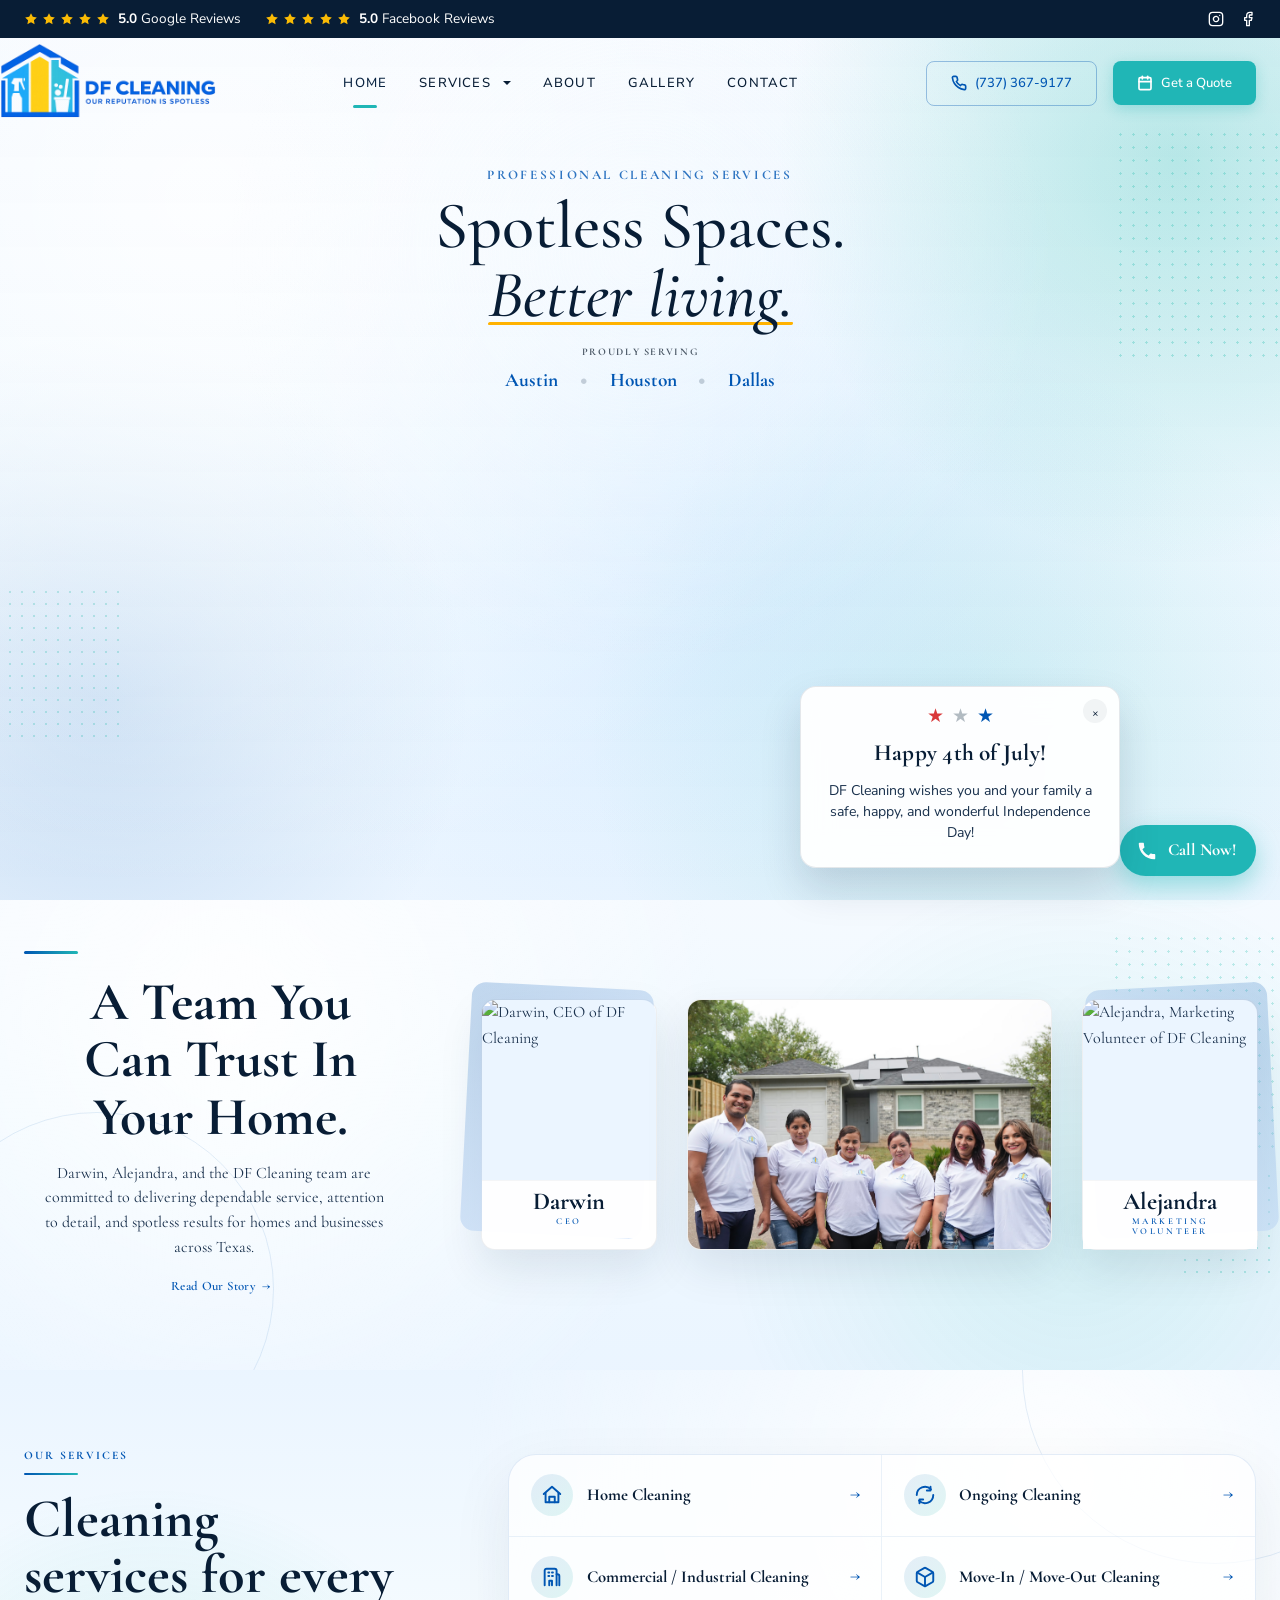
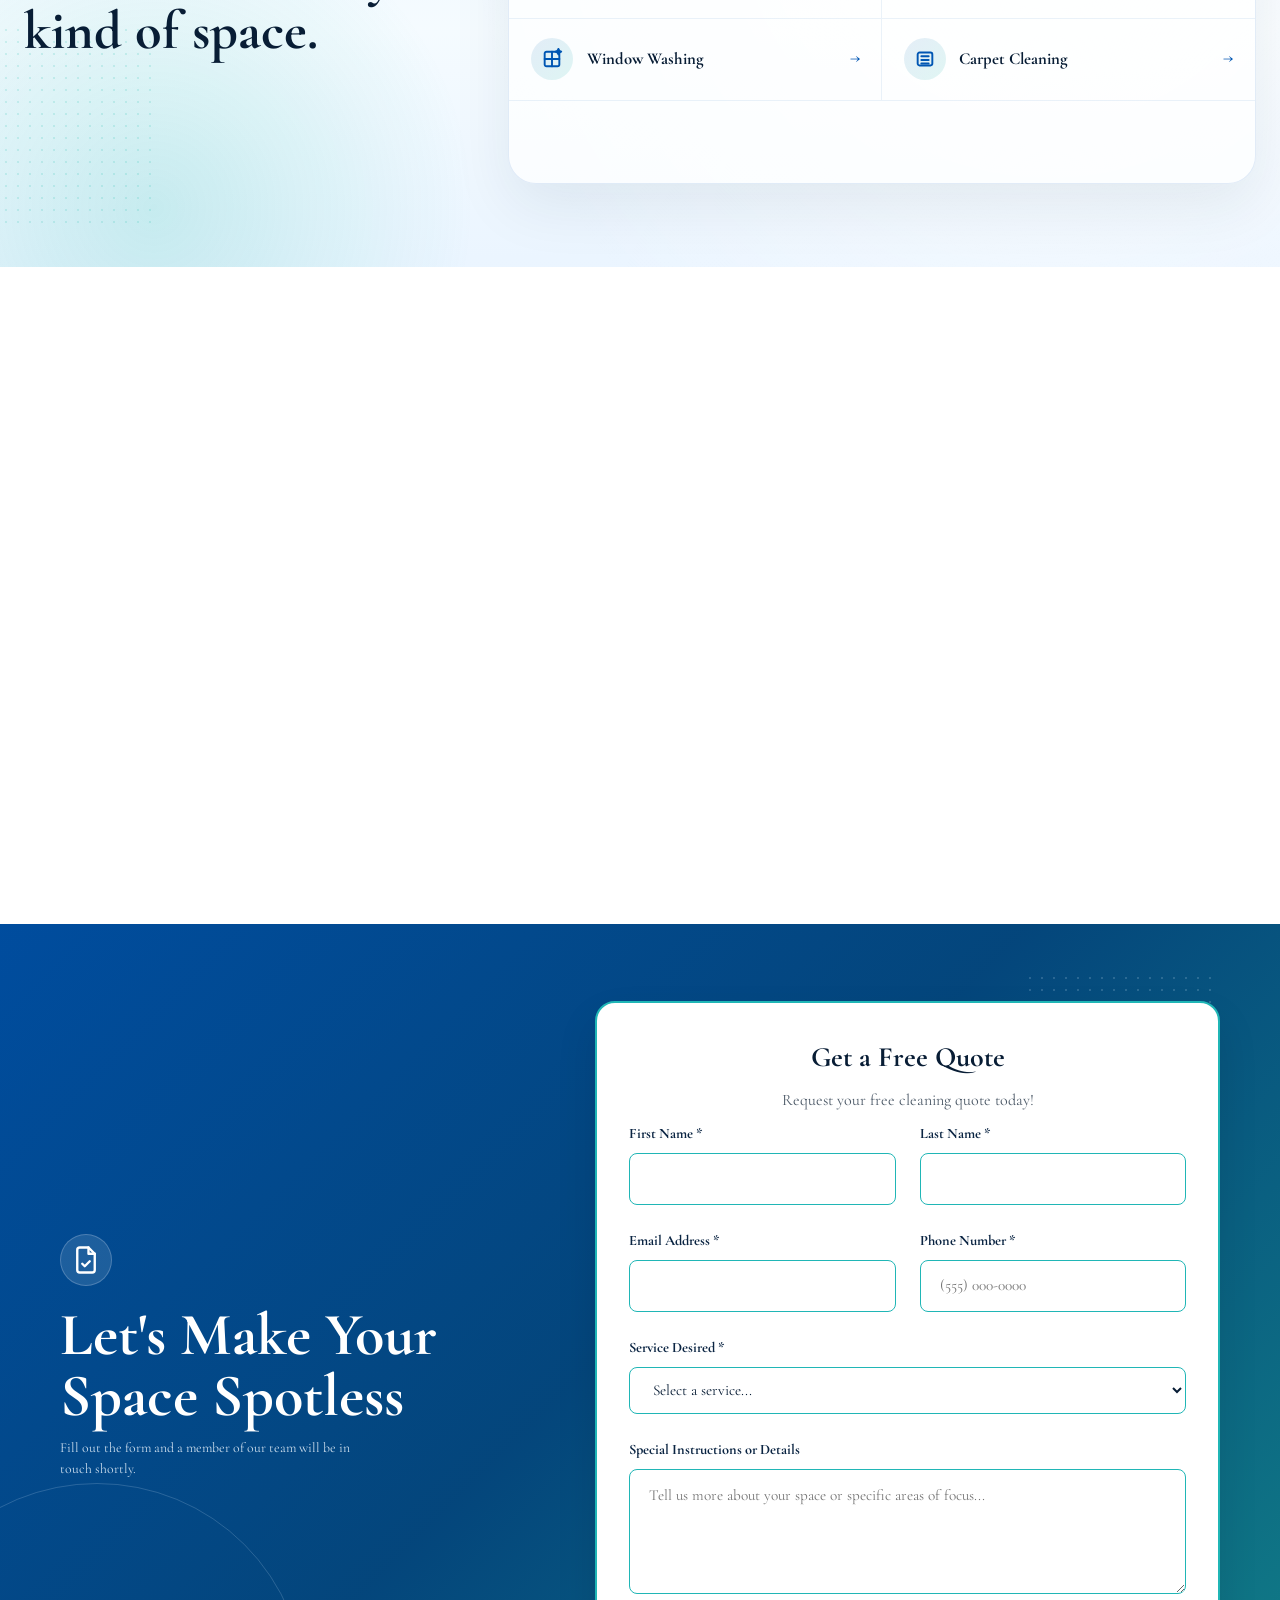
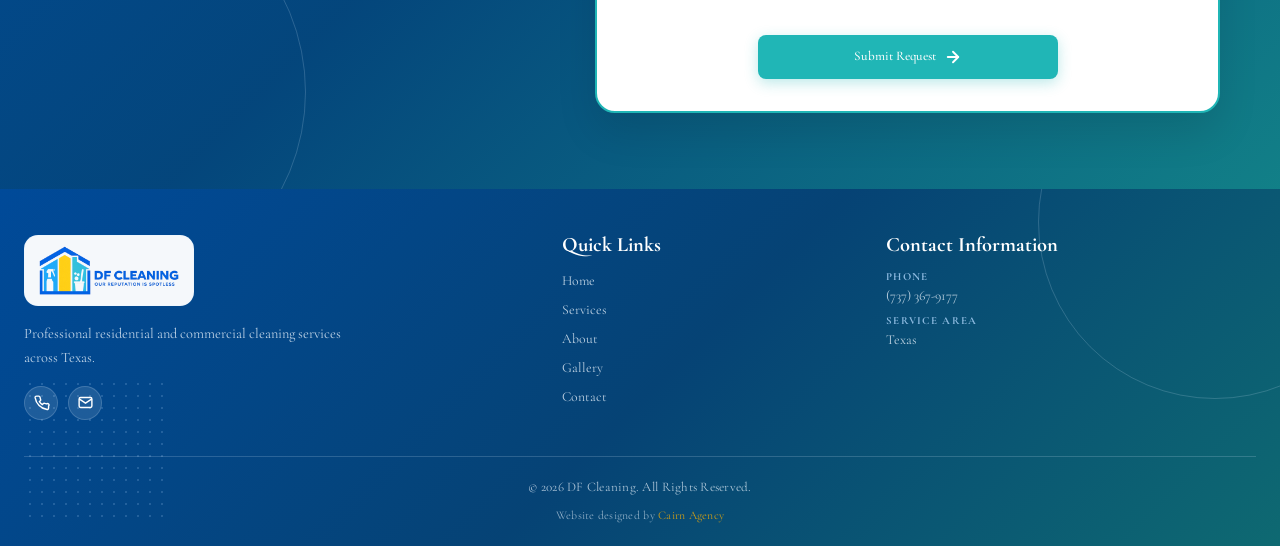
==== commit 1d997f4f: "Replace Alejandra CMO with Marketing Volunteer everywhere" ====
--- a/index.html
+++ b/index.html
@@ -72,11 +72,11 @@
 
           <article class="team-person-card team-person-card--alejandra reveal-up" style="--delay: 0.3s;">
             <div class="team-person-photo">
-              <img src="assets/images/alejandra-home.jpg" alt="Alejandra, CMO of DF Cleaning">
+              <img src="assets/images/alejandra-home.jpg" alt="Alejandra, Marketing Volunteer of DF Cleaning">
             </div>
             <div class="team-person-meta">
               <h3>Alejandra</h3>
-              <p>CMO</p>
+              <p>Marketing Volunteer</p>
             </div>
           </article>
         </div>
--- a/css/style.css
+++ b/css/style.css
@@ -5198,7 +5198,7 @@
 .holiday-banner {
   position: fixed;
   bottom: 2rem;
-  right: 6rem;
+  right: 10rem;
   width: 320px;
   background: rgba(255, 255, 255, 0.95);
   backdrop-filter: blur(16px);
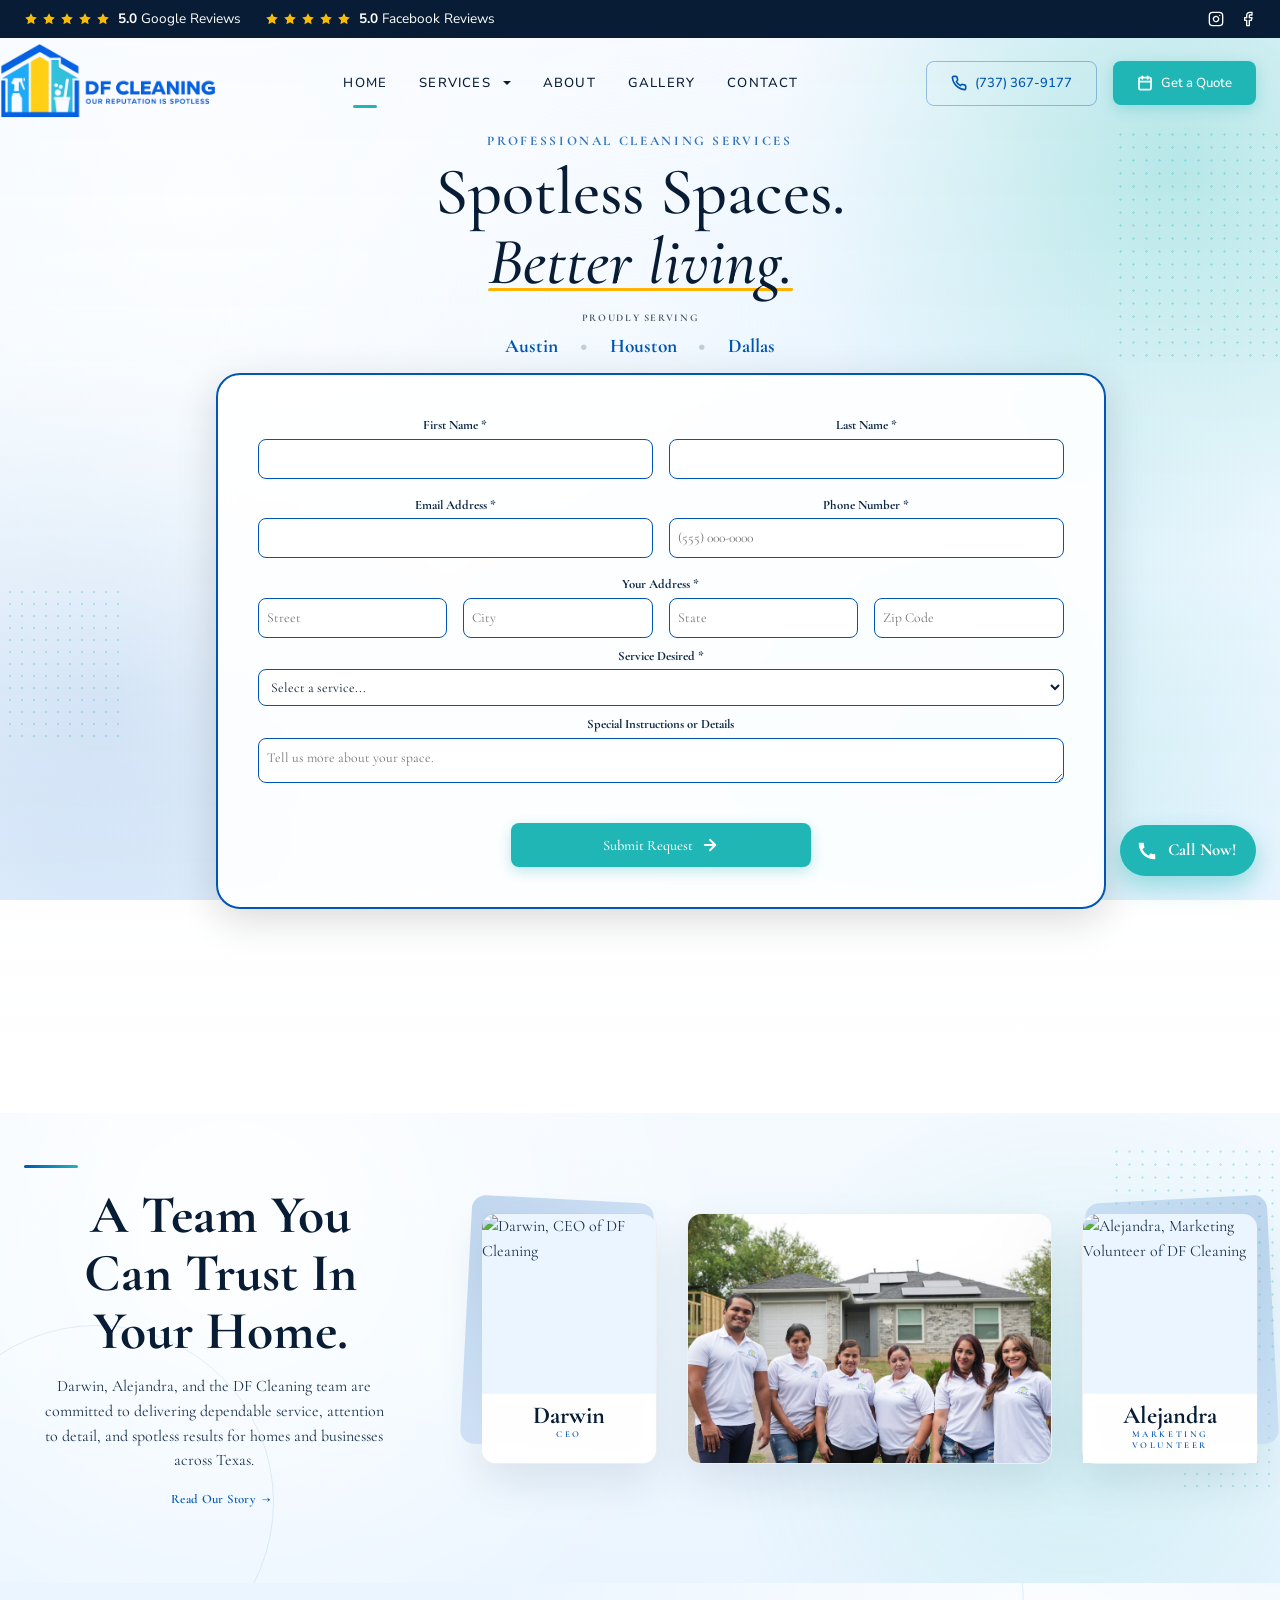
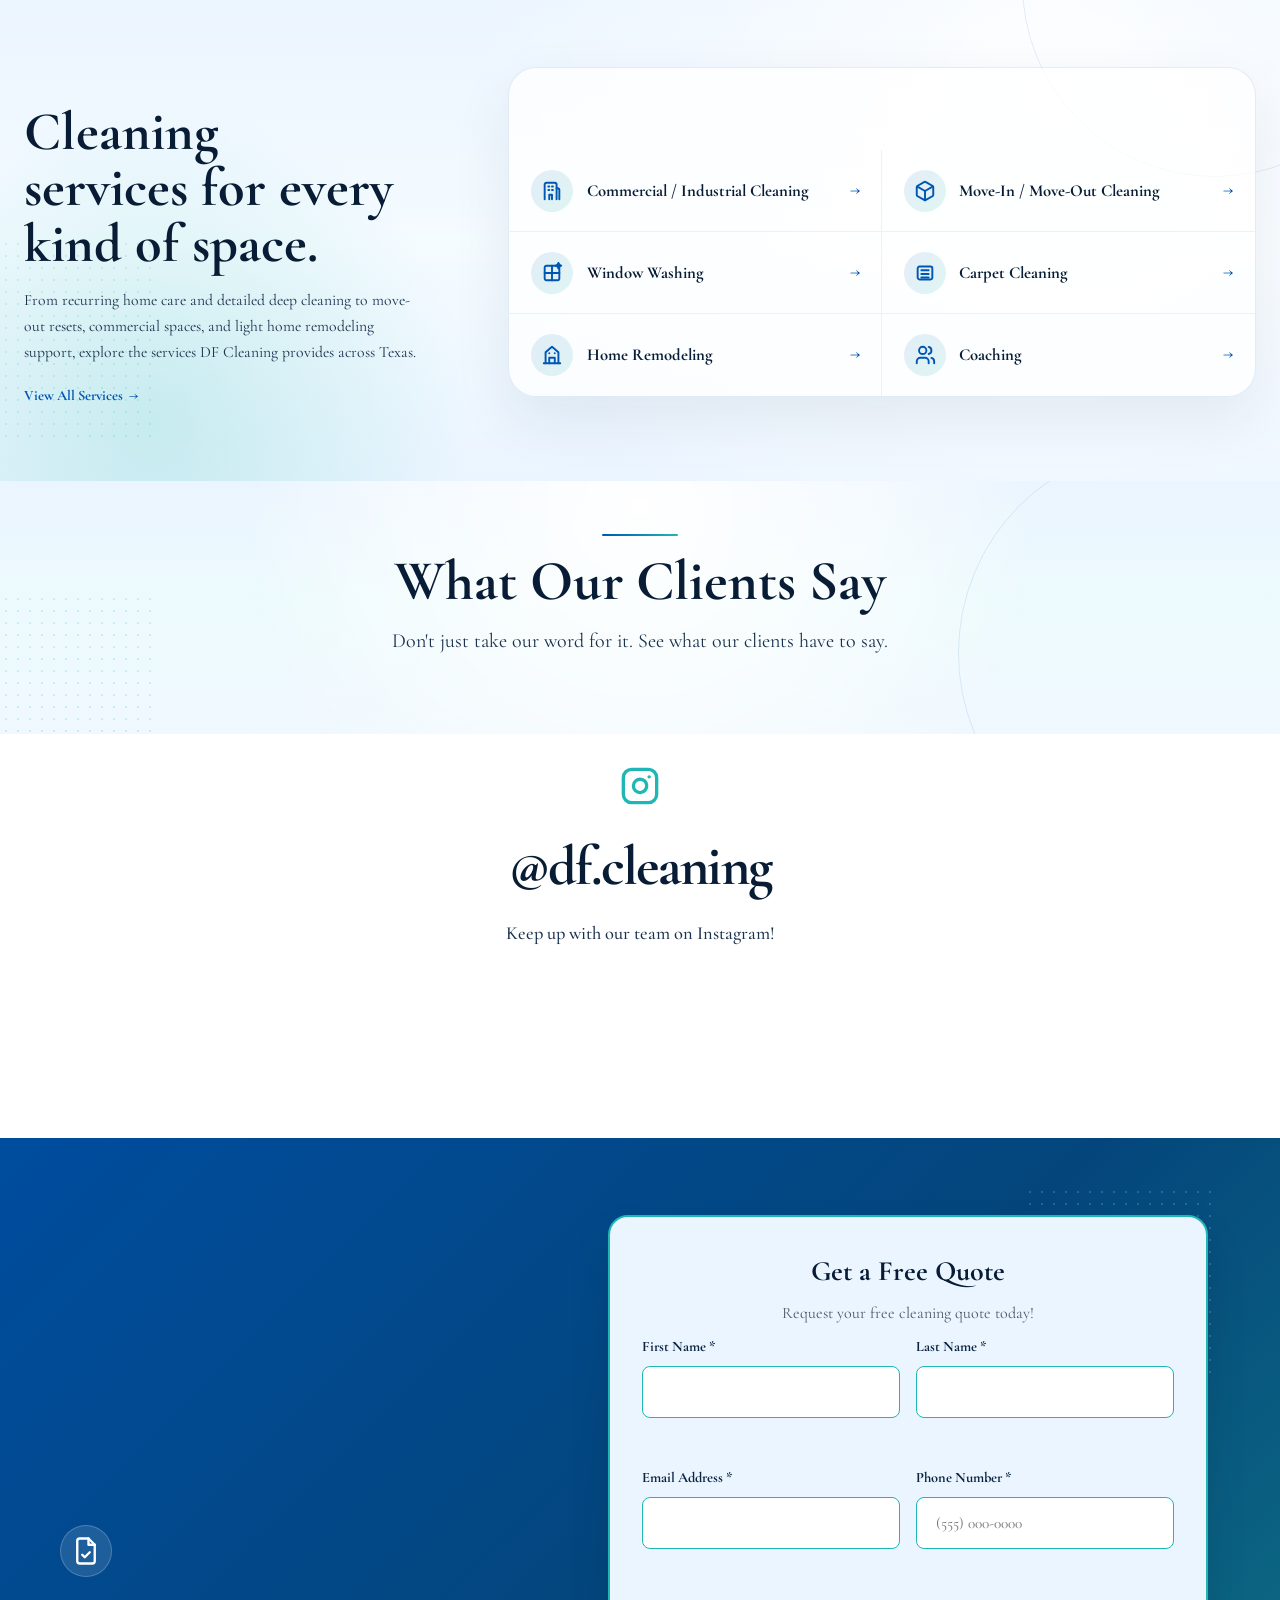
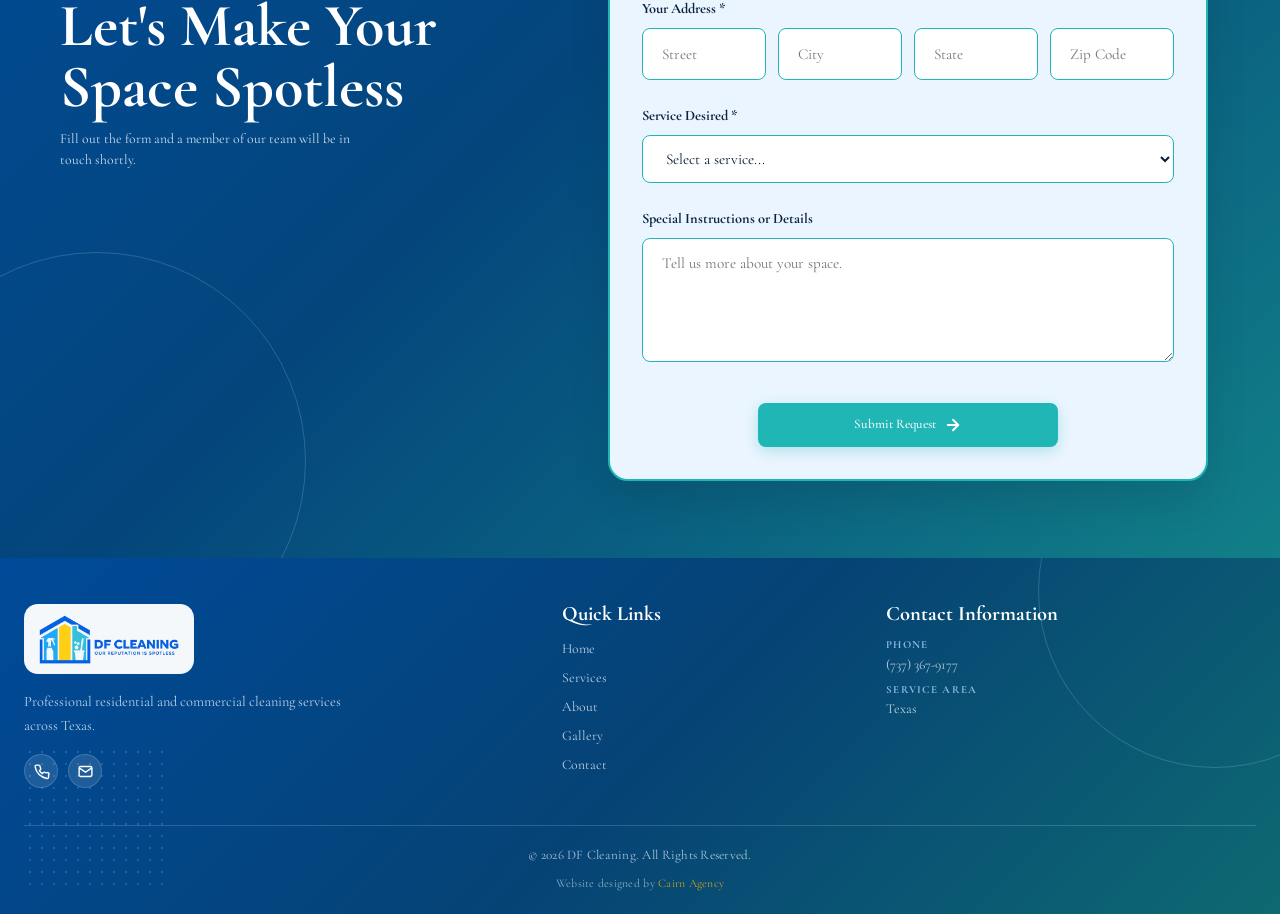
==== commit 616d11a1: "Fix hero form layout: make form flow below hero text, restore slide‑up animation and adjust visibili" ====
--- a/index.html
+++ b/index.html
@@ -41,6 +41,8 @@
         </aside>
       </div>
     </section>
+
+
 
 
     <!-- TEAM PREVIEW -->
--- a/css/style.css
+++ b/css/style.css
@@ -412,8 +412,8 @@
     flex-direction: column;
     justify-content: flex-start;
     align-items: center;
-    padding-block-start: 10.1rem;
-    padding-block-end: 340px; /* Space for the quote form */
+    padding-block-start: 8rem;
+    padding-block-end: 180px;
     text-align: center;
     position: relative;
     overflow: hidden;
@@ -2259,17 +2259,39 @@
     margin-block-end: 1.5rem;
   }
 
+
+  /* Enhanced form layout */
+
   .form-row {
-    display: grid;
-    grid-template-columns: 1fr;
-    gap: 1.5rem;
-  }
-
-  @media (min-width: 600px) {
-    .form-row {
-      grid-template-columns: 1fr 1fr;
+    display: flex;
+    flex-wrap: wrap;
+    gap: 1rem;
+    margin-bottom: 1.5rem;
+  }
+
+  .address-row {
+    display: flex;
+    flex-wrap: nowrap;
+    gap: 0.75rem;
+  }
+
+  .address-row .form-control {
+    flex: 1 1 0;
+    min-width: 0;
+  }
+
+
+  .form-group {
+    flex: 1 1 45%;
+    min-width: 200px;
+  }
+
+  @media (max-width: 480px) {
+    .form-group {
+      flex-basis: 100%;
     }
   }
+
 
   .form-label {
     display: block;
@@ -3671,10 +3693,8 @@
    STICKY QUOTE FORM (Centered Hero)
    ========================================= */
 .sticky-quote-form {
-  position: absolute;
-  bottom: 1rem;
-  left: 50%;
-  transform: translateX(-50%) translateY(30px);
+  position: relative;
+  margin: 2rem auto 0;
   width: 95%;
   max-width: 800px;
   background-color: rgba(255, 255, 255, 0.90);
@@ -3683,6 +3703,7 @@
   box-shadow: 0 10px 40px rgba(0, 0, 0, 0.15);
   z-index: 10;
   opacity: 0;
+  transform: translateY(30px);
   transition: transform 0.6s cubic-bezier(0.16, 1, 0.3, 1), opacity 0.6s ease;
   display: flex;
   flex-direction: column;
@@ -3690,9 +3711,11 @@
   border: 1px solid rgba(255, 255, 255, 0.3);
 }
 
+
+
 .sticky-quote-form.visible {
-  transform: translateX(-50%) translateY(0);
   opacity: 1;
+  transform: translateY(0);
 }
 
 .sticky-quote-form-header {
@@ -3764,6 +3787,12 @@
     transform: translateY(0);
   }
 }
+
+/* Adjust sticky form for medium screens */
+@media (max-width: 1280px) {
+  .sticky-quote-form { bottom: 6rem; }
+}
+
 /* =========================================
    SERVICES REDESIGN V2
    ========================================= */
@@ -4552,8 +4581,12 @@
 
 /* Entire form wrapper outline */
 .estimate-form-wrapper {
+  max-width: 600px;
+  margin: 0 auto;
   border: 2px solid var(--color-teal) !important;
-}
+  padding: 1rem;
+}
+
 #sticky-quote-form {
   border: 2px solid var(--color-blue) !important;
 }
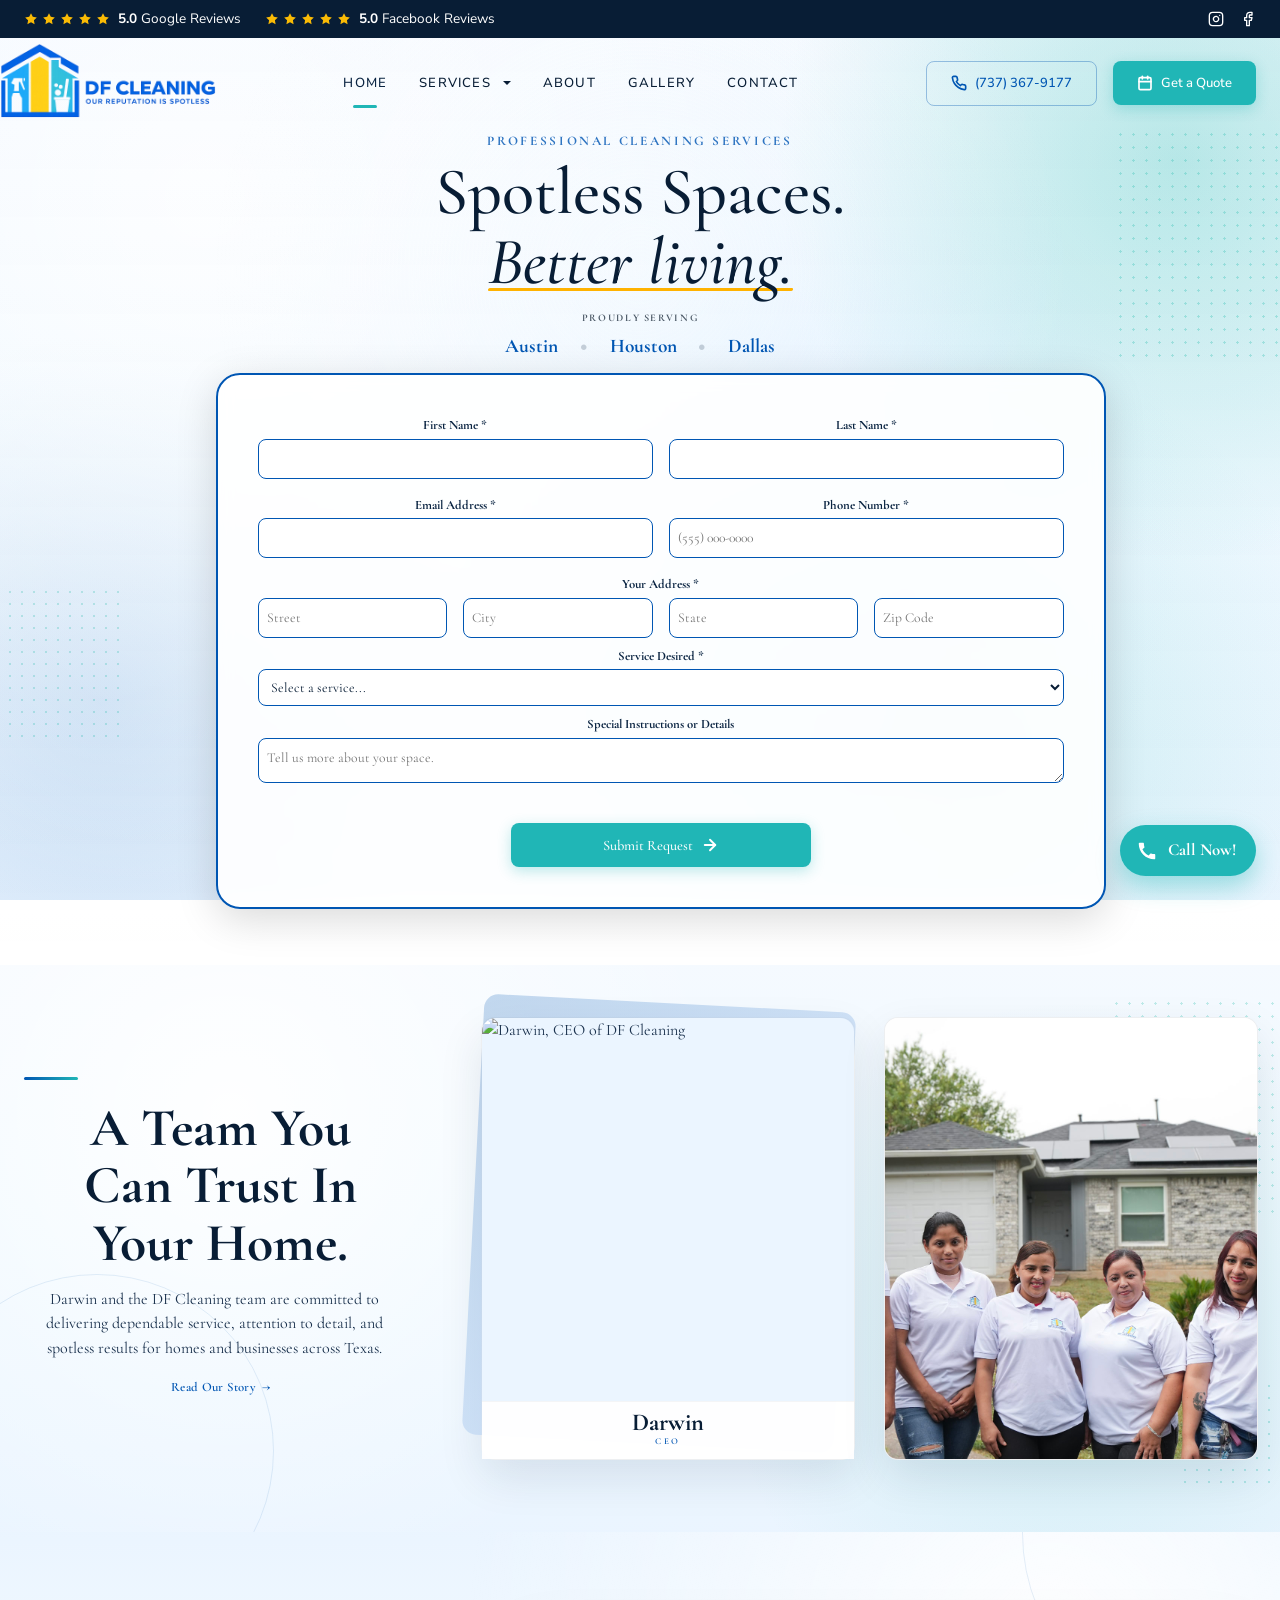
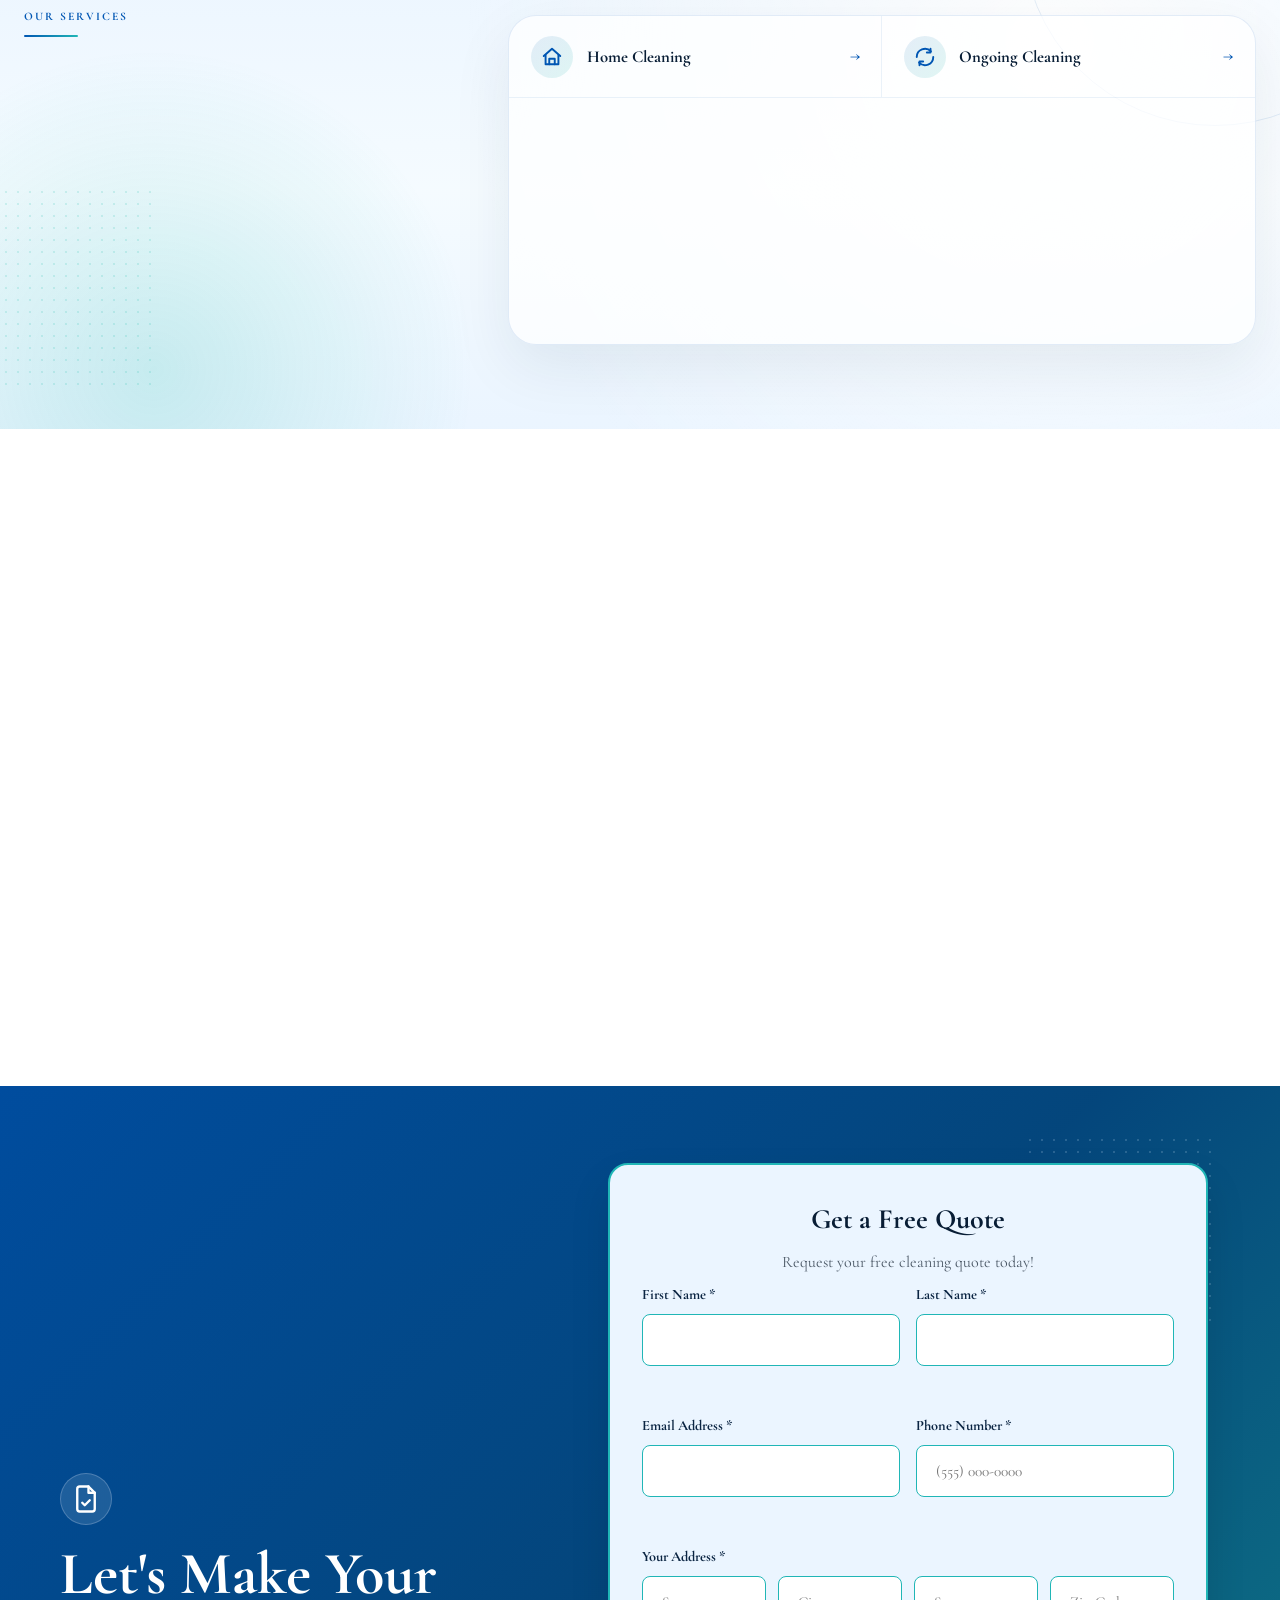
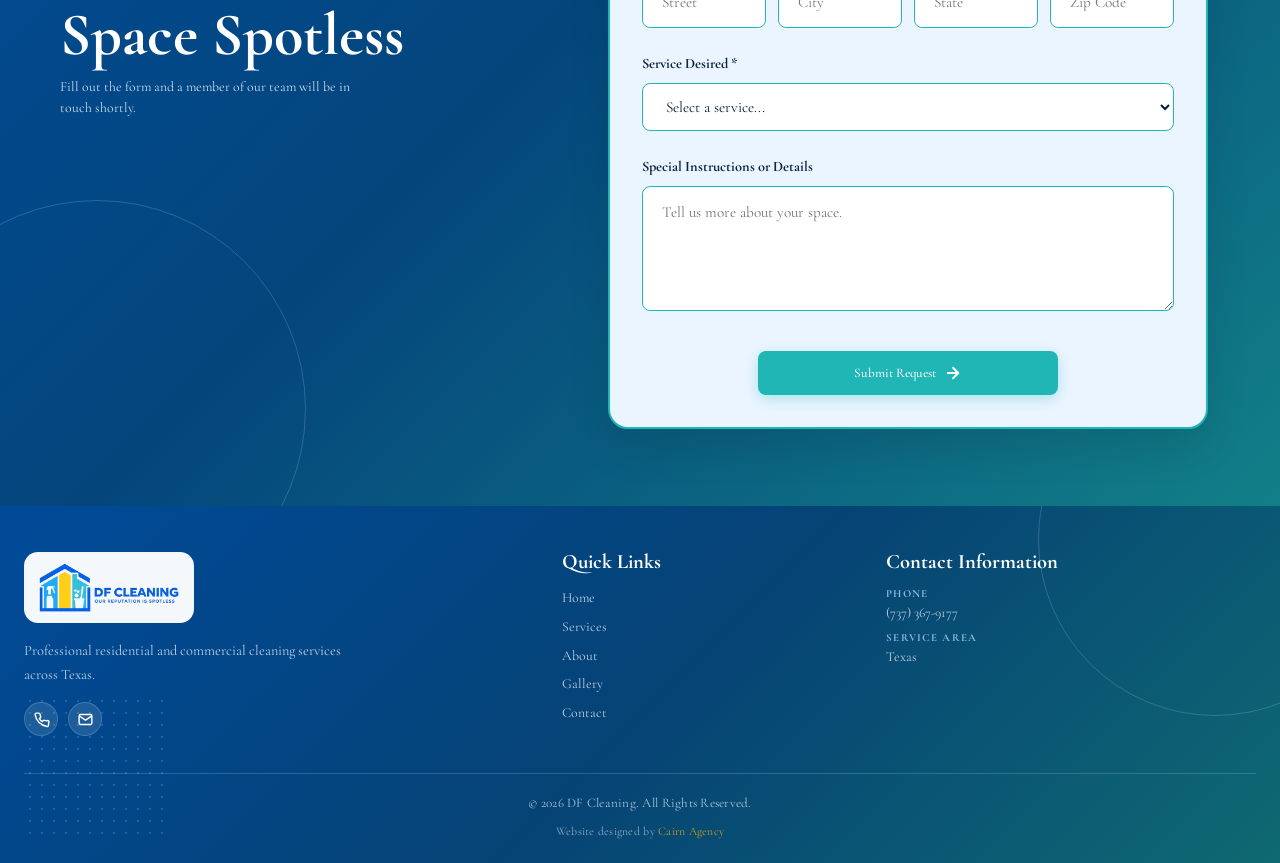
==== commit 13be0f83: "Remove Alejandra references, adjust Darwin card rectangle, and center Darwin leader card on About pa" ====
--- a/index.html
+++ b/index.html
@@ -53,7 +53,7 @@
 <p class="seo-subtitle visually-hidden" style="font-size:1.125rem; max-width:800px; margin:0 auto; text-align:center;">Serving customers in Austin, Houston, and Dallas Areas. Licensed and Insured.</p>
           <div class="team-preview-header">
           <h2 class="team-preview-title reveal-up" id="team-preview-title" style="--delay: 0.1s;">A Team You Can <em>Trust In Your Home.</em></h2>
-          <p class="team-preview-copy reveal-up" style="--delay: 0.2s;">Darwin, Alejandra, and the DF Cleaning team are committed to delivering dependable service, attention to detail, and spotless results for homes and businesses across Texas.</p>
+            <p class="team-preview-copy reveal-up" style="--delay: 0.2s;">Darwin and the DF Cleaning team are committed to delivering dependable service, attention to detail, and spotless results for homes and businesses across Texas.</p>
           <a href="about.html" class="team-preview-link reveal-up" style="--delay: 0.3s;">Read Our Story <span aria-hidden="true">&rarr;</span></a>
         </div>
 
@@ -72,15 +72,7 @@
             <img src="assets/team.jpg" alt="DF Cleaning team standing in front of a home">
           </figure>
 
-          <article class="team-person-card team-person-card--alejandra reveal-up" style="--delay: 0.3s;">
-            <div class="team-person-photo">
-              <img src="assets/images/alejandra-home.jpg" alt="Alejandra, Marketing Volunteer of DF Cleaning">
-            </div>
-            <div class="team-person-meta">
-              <h3>Alejandra</h3>
-              <p>Marketing Volunteer</p>
-            </div>
-          </article>
+
         </div>
 
       </div>
--- a/css/style.css
+++ b/css/style.css
@@ -413,7 +413,7 @@
     justify-content: flex-start;
     align-items: center;
     padding-block-start: 8rem;
-    padding-block-end: 180px;
+    padding-block-end: 2rem;
     text-align: center;
     position: relative;
     overflow: hidden;
@@ -680,7 +680,8 @@
     align-items: stretch;
     display: grid;
     gap: clamp(1.55rem, 2.45vw, 2.25rem);
-    grid-template-columns: minmax(0, 0.72fr) minmax(0, 1.5fr) minmax(0, 0.72fr);
+    grid-template-columns: repeat(auto-fit, minmax(250px, 1fr));
+    justify-content: center;
     isolation: isolate;
     justify-content: center;
     margin-inline: auto;
@@ -725,7 +726,7 @@
   .team-person-card--darwin::before {
     content: "";
     position: absolute;
-    inset: -0.9rem 0.55rem 0.9rem -1rem;
+    inset: -0.9rem 0.55rem 0.9rem -0.55rem;
     background: linear-gradient(135deg, rgba(0, 86, 179, 0.22), rgba(219, 234, 254, 0.86));
     border-radius: 14px;
     transform: rotate(3deg);
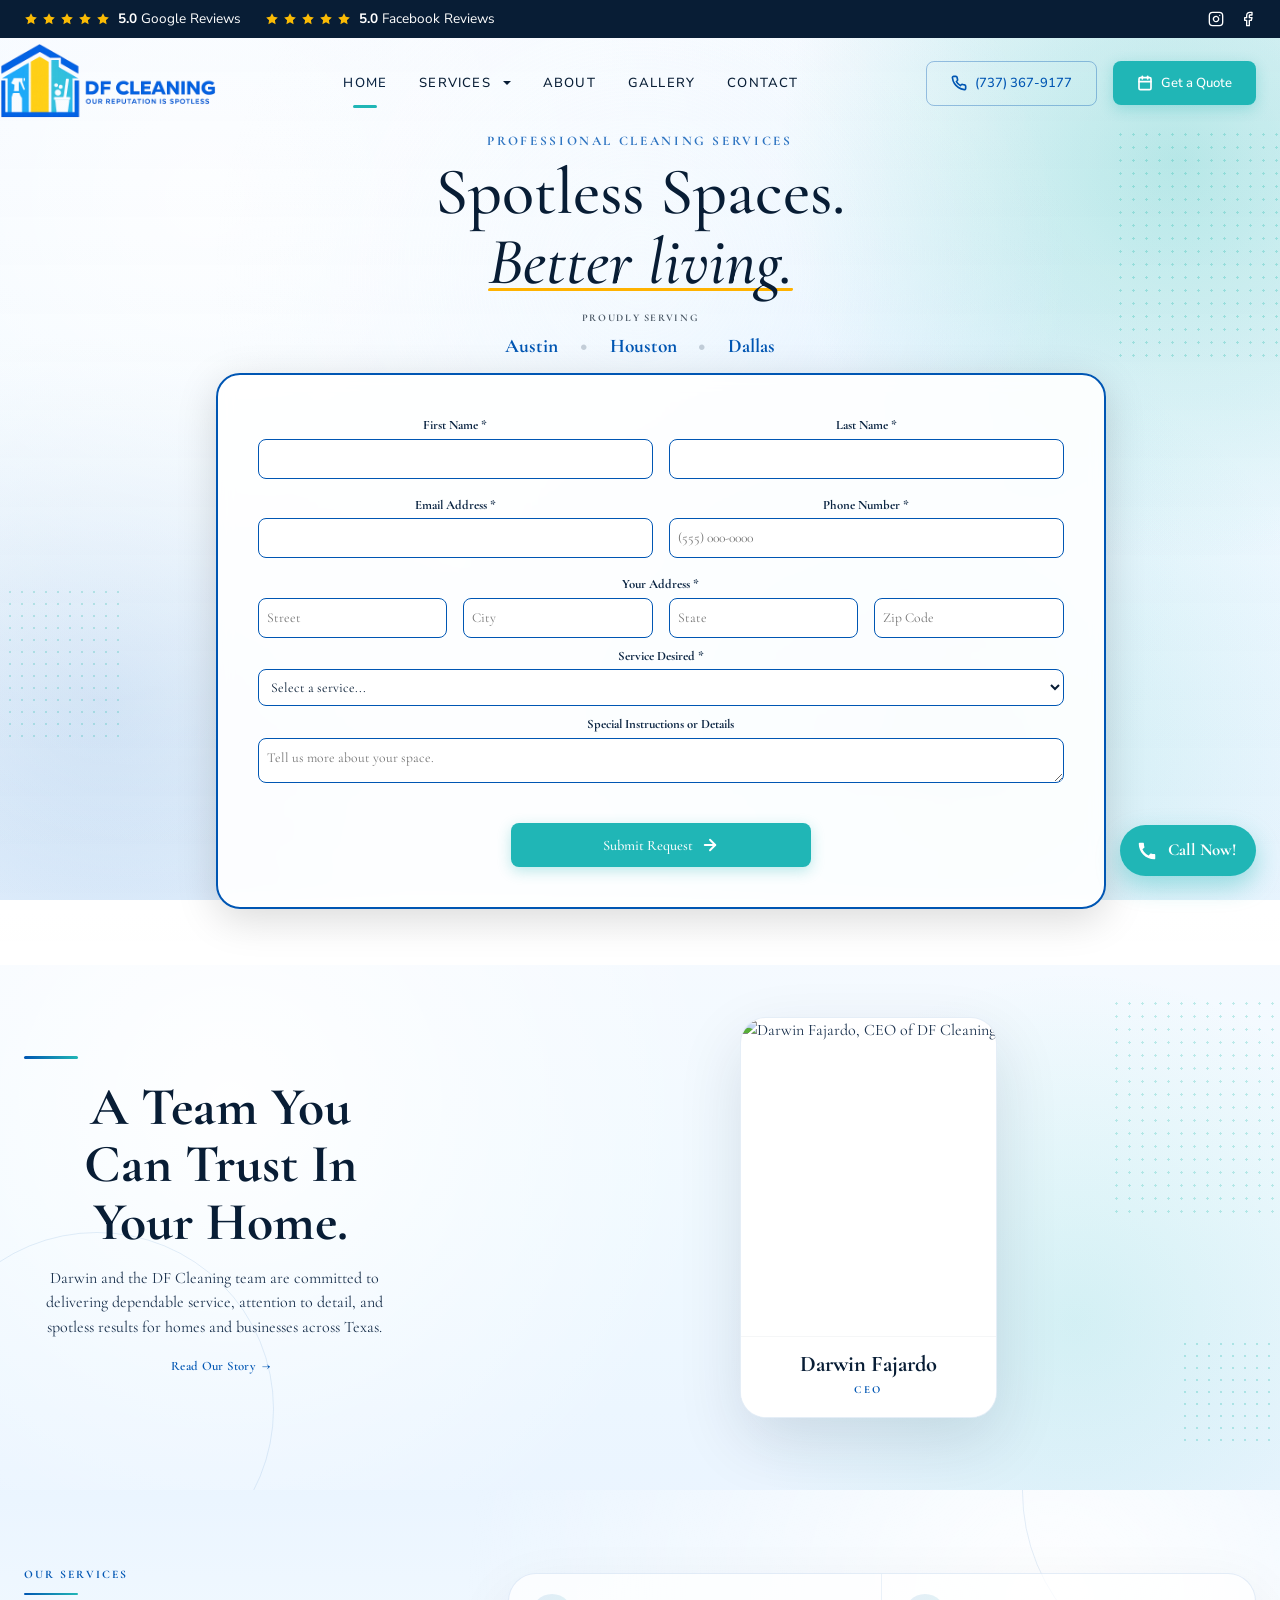
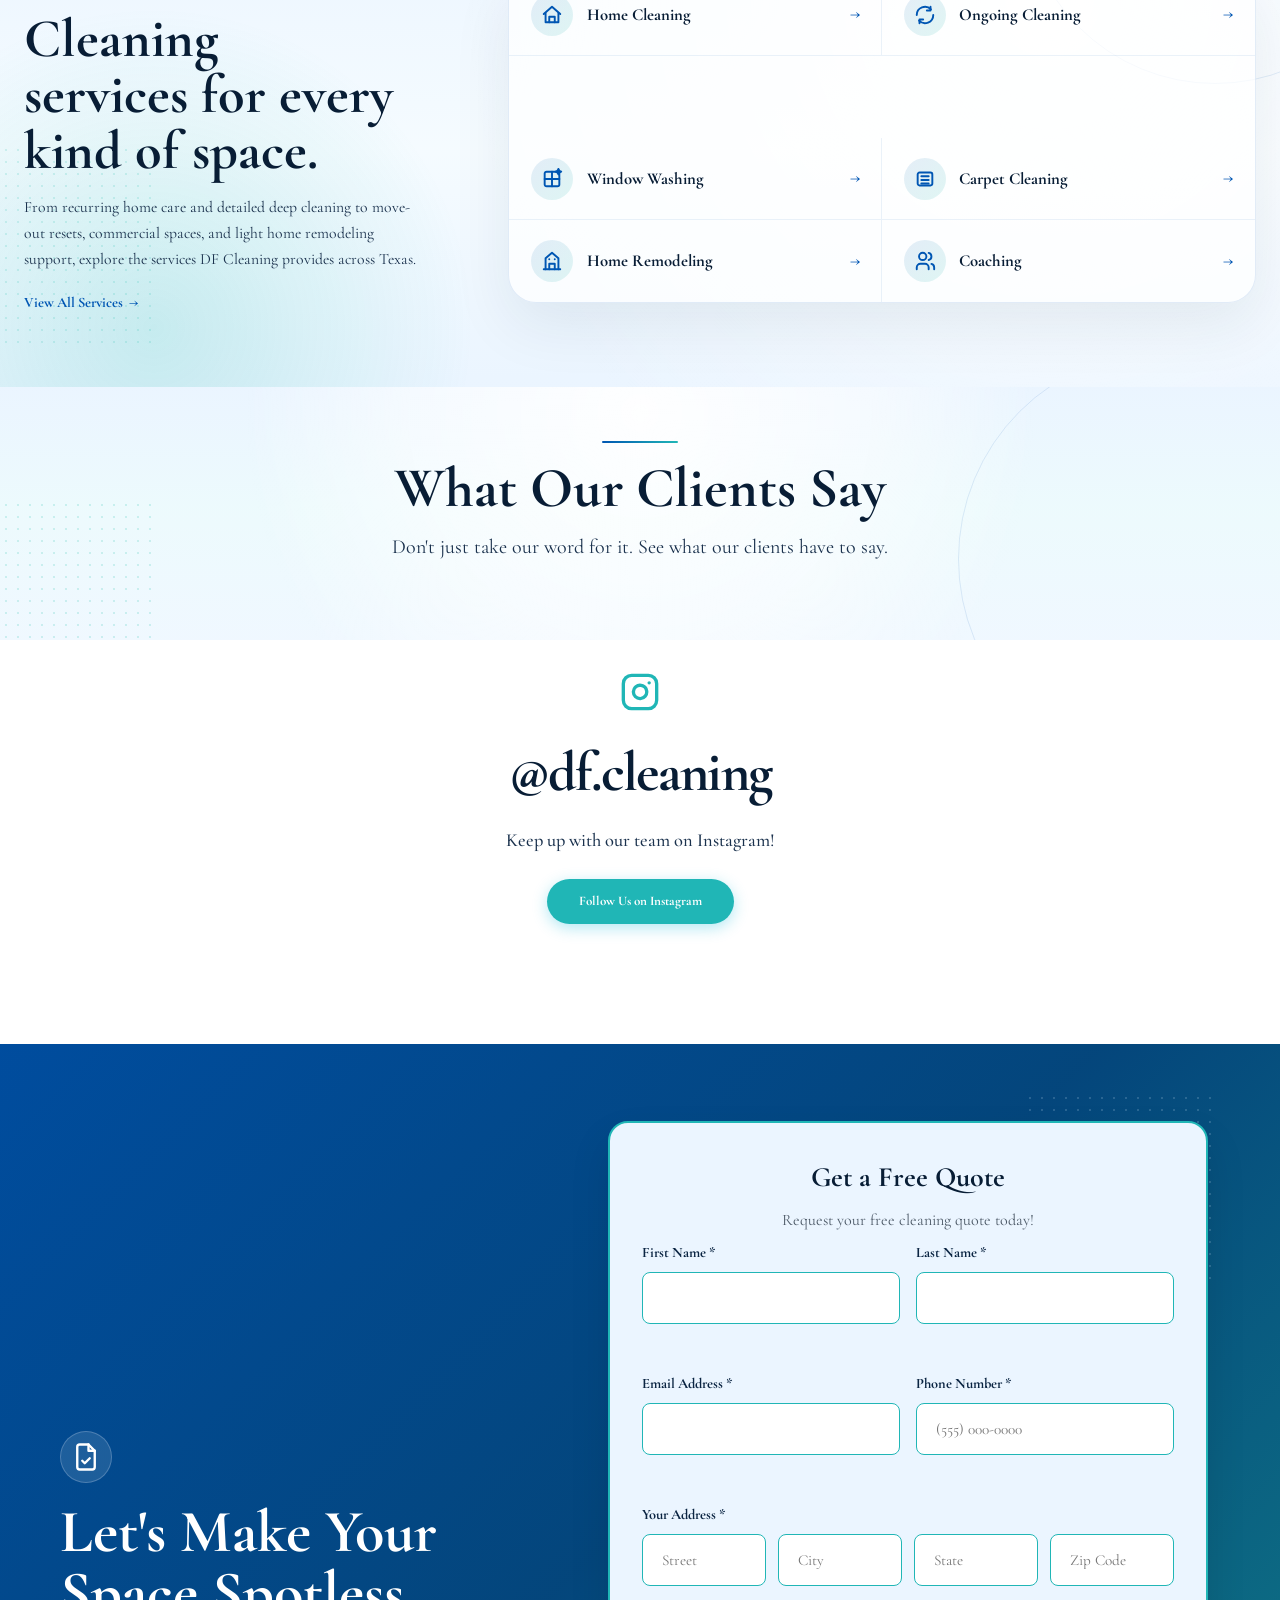
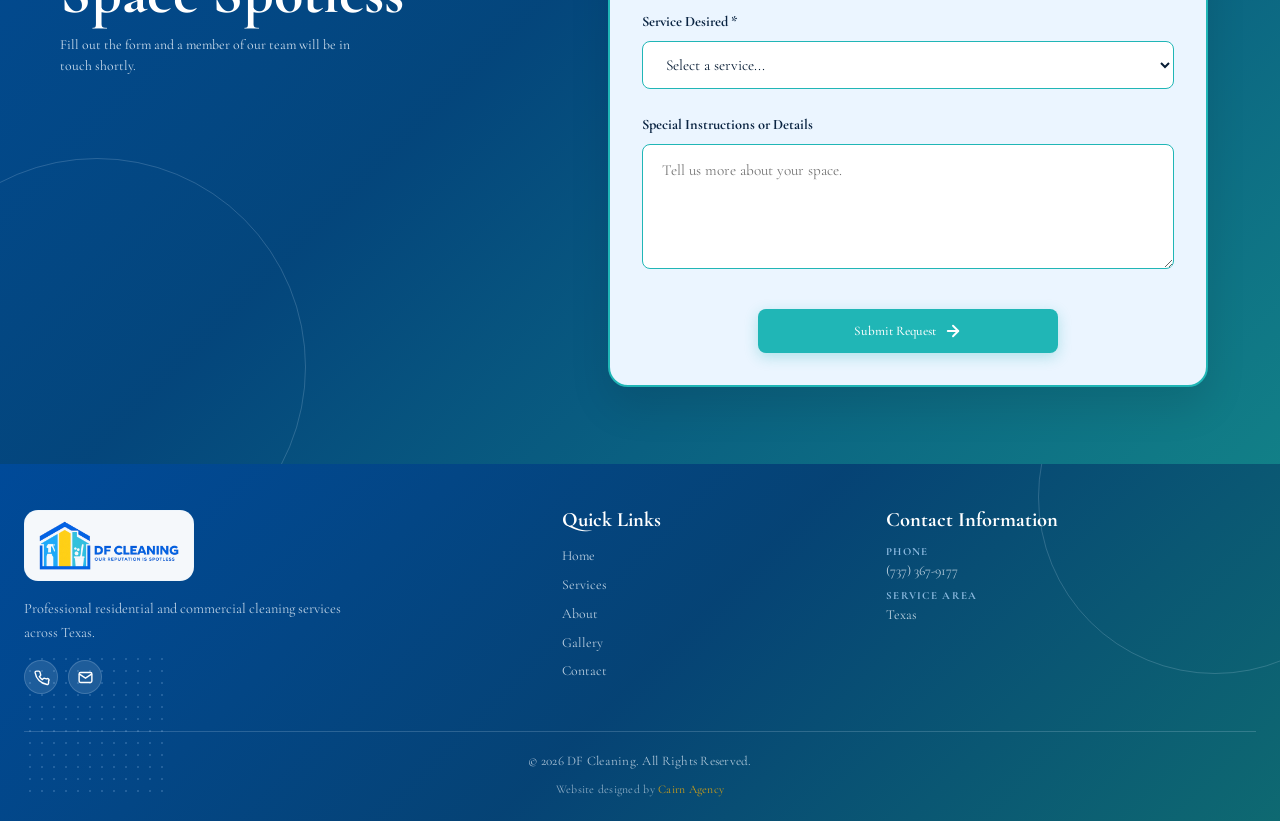
==== commit d546787f: "Adjust Darwin card size on home page and CSS tweaks" ====
--- a/index.html
+++ b/index.html
@@ -58,19 +58,15 @@
         </div>
 
         <div class="team-showcase-grid">
-          <article class="team-person-card team-person-card--darwin reveal-up" style="--delay: 0.1s;">
-            <div class="team-person-photo">
-              <img src="assets/images/darwin-home.jpg" alt="Darwin, CEO of DF Cleaning">
-            </div>
-            <div class="team-person-meta">
-              <h3>Darwin</h3>
-              <p>CEO</p>
-            </div>
-          </article>
-
-          <figure class="team-main-photo reveal-up" style="--delay: 0.2s;">
-            <img src="assets/team.jpg" alt="DF Cleaning team standing in front of a home">
-          </figure>
+          <article class="about-leader-card about-leader-card--darwin reveal-up" style="--delay: 0.5s;">
+  <img src="assets/images/darwin-signature.png" alt="Darwin Fajardo, CEO of DF Cleaning">
+  <div class="about-leader-meta">
+    <h2>Darwin Fajardo</h2>
+    <p>CEO</p>
+  </div>
+</article>
+
+            <!-- team photo removed -->
 
 
         </div>
--- a/css/style.css
+++ b/css/style.css
@@ -716,21 +716,19 @@
     flex-direction: column;
     overflow: visible;
     position: relative;
-    width: 100%;
+    width: auto;
+    max-width: 350px;
+    margin: 0 auto;
   }
 
   .team-person-card--alejandra {
     margin-inline-start: 0;
   }
 
-  .team-person-card--darwin::before {
-    content: "";
-    position: absolute;
-    inset: -0.9rem 0.55rem 0.9rem -0.55rem;
-    background: linear-gradient(135deg, rgba(0, 86, 179, 0.22), rgba(219, 234, 254, 0.86));
-    border-radius: 14px;
-    transform: rotate(3deg);
-    z-index: -1;
+  /* Darwin blue card removed */
+  .team-showcase-grid .about-leader-card--darwin {
+    max-width: 350px;
+    margin: 0 auto;
   }
 
   .team-person-card--alejandra::before {
@@ -758,7 +756,18 @@
   }
 
   .team-person-card--darwin img {
-    object-position: center 20%;
+    object-position: center 5%;
+  }
+  .team-person-card--darwin .team-person-photo {
+    width: 100%;
+    margin: 0;
+  }
+  .team-person-card--darwin .team-person-photo img {
+    width: 100%;
+    height: auto;
+    display: block;
+    object-fit: cover;
+    object-position: center 2%;
   }
 
   .team-person-card--alejandra img {
@@ -2086,13 +2095,13 @@
   }
 
   .about-team-photo img {
-    aspect-ratio: 1.76 / 1;
-    block-size: auto;
-    display: block;
-    inline-size: 100%;
-    object-fit: cover;
-    object-position: center 45%;
-  }
+  aspect-ratio: 1.6 / 1;
+  block-size: auto;
+  display: block;
+  inline-size: 100%;
+  object-fit: contain;
+  object-position: center;
+}
 
   .about-team-copy {
     max-inline-size: 430px;
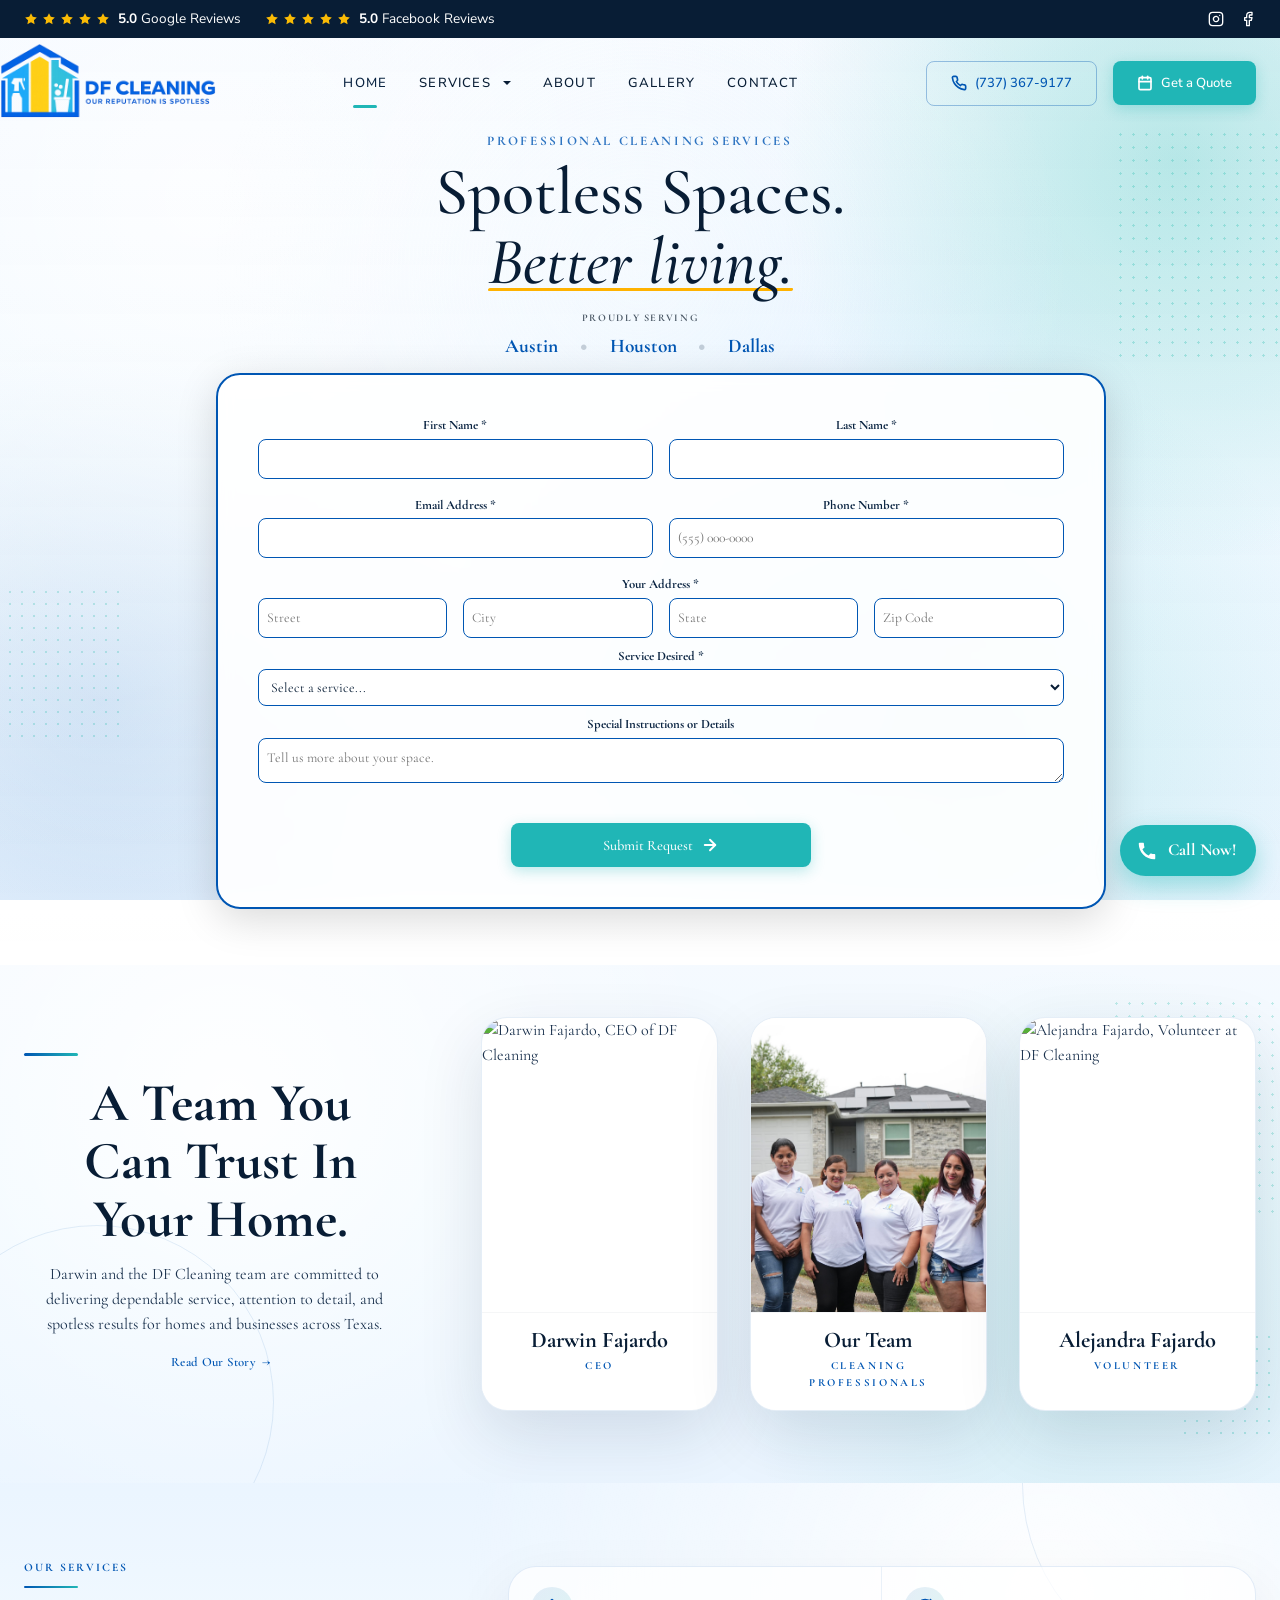
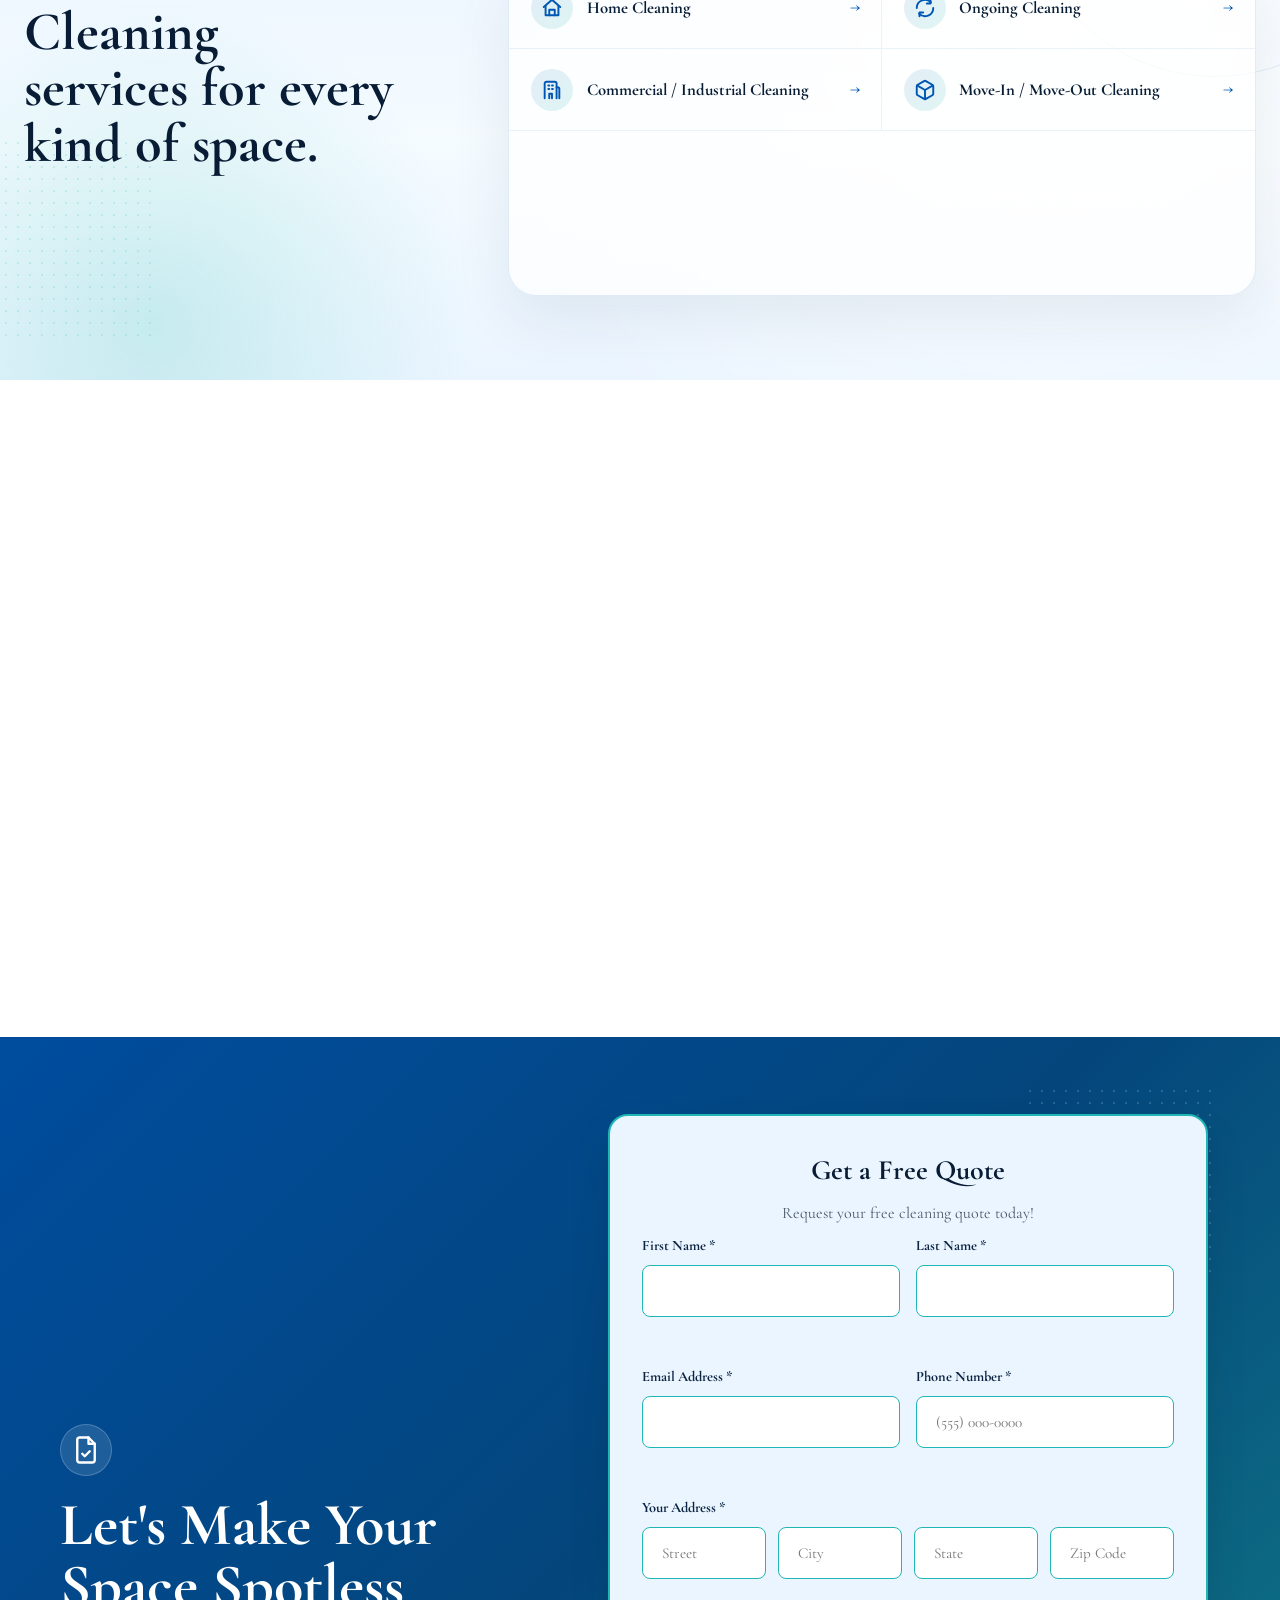
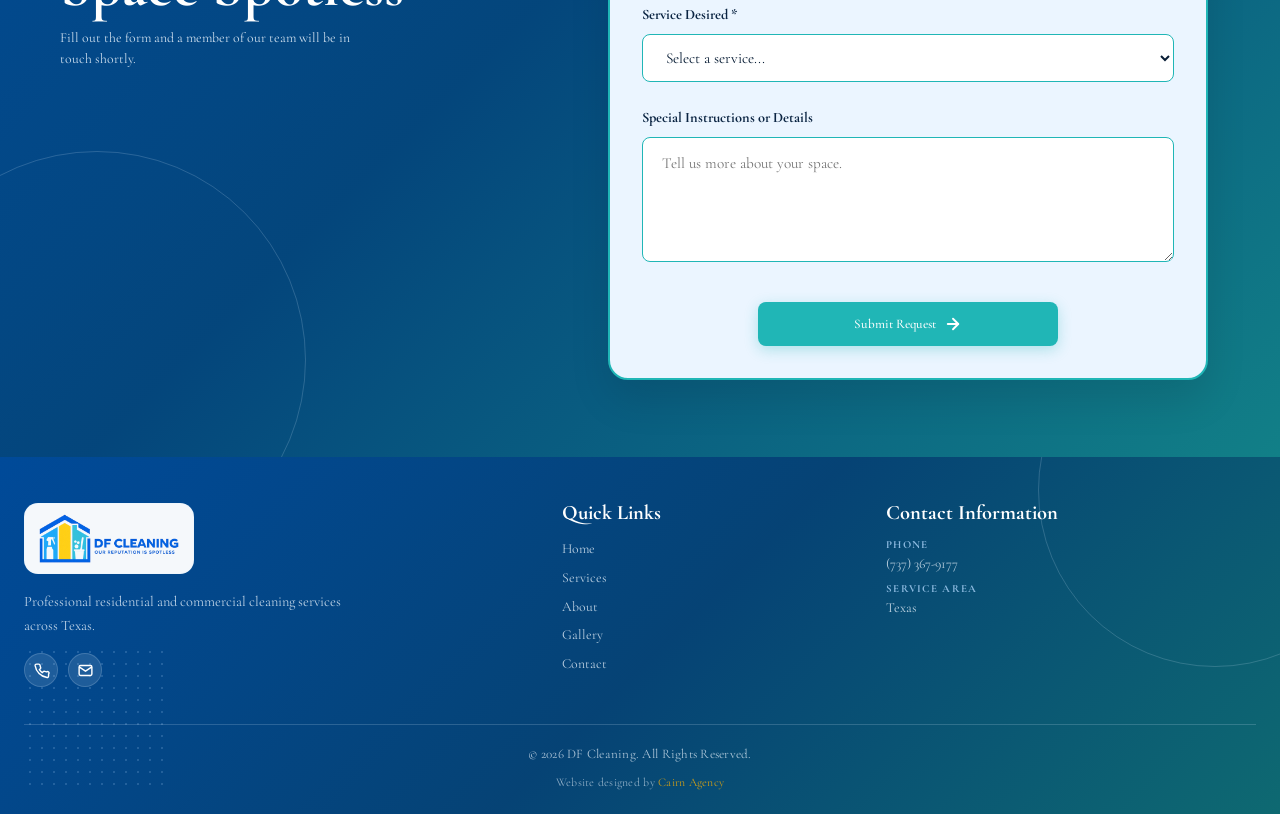
==== commit fa0f18f5: "Add Alejandra as Volunteer to home and about pages with team photo - Added Alejandra card to about.h" ====
--- a/index.html
+++ b/index.html
@@ -9,6 +9,70 @@
   <script src="js/header.js?v=july4" defer></script>
   <script src="https://unpkg.com/@studio-freight/lenis@1.0.42/dist/lenis.min.js"></script>
   <link rel="icon" type="image/png" href="assets/logo2browswer.png">
+  <link rel="canonical" href="https://www.dfcleaningservice.com/">
+  <!-- Structured data. Address and hours confirmed with the client 2026-08-10.
+       priceRange is still absent, it has not been confirmed. aggregateRating is
+       omitted on purpose: marking up your own Google review scores is against
+       Google's structured data guidelines. The ratings stay in the widget. -->
+  <script type="application/ld+json">
+  {
+    "@context": "https://schema.org",
+    "@type": "CleaningService",
+    "@id": "https://www.dfcleaningservice.com/#business",
+    "name": "DF Cleaning LLC",
+    "url": "https://www.dfcleaningservice.com/",
+    "telephone": "+1-737-367-9177",
+    "image": "https://www.dfcleaningservice.com/assets/logo2.png",
+    "logo": "https://www.dfcleaningservice.com/assets/logo2.png",
+    "description": "Residential and commercial cleaning serving the Austin, Houston and Dallas areas. Licensed and insured.",
+    "address": {
+      "@type": "PostalAddress",
+      "streetAddress": "1719 Adina St",
+      "addressLocality": "Austin",
+      "addressRegion": "TX",
+      "postalCode": "78721",
+      "addressCountry": "US"
+    },
+    "areaServed": [
+      {
+        "@type": "City",
+        "name": "Austin",
+        "addressRegion": "TX",
+        "addressCountry": "US"
+      },
+      {
+        "@type": "City",
+        "name": "Houston",
+        "addressRegion": "TX",
+        "addressCountry": "US"
+      },
+      {
+        "@type": "City",
+        "name": "Dallas",
+        "addressRegion": "TX",
+        "addressCountry": "US"
+      }
+    ],
+    "openingHoursSpecification": {
+      "@type": "OpeningHoursSpecification",
+      "dayOfWeek": [
+        "Monday",
+        "Tuesday",
+        "Wednesday",
+        "Thursday",
+        "Friday",
+        "Saturday",
+        "Sunday"
+      ],
+      "opens": "00:00",
+      "closes": "23:59"
+    },
+    "sameAs": [
+      "https://instagram.com/df.cleaning",
+      "https://www.facebook.com/df.cleaning1"
+    ]
+  }
+  </script>
 </head>
 <body class="global-bg">
 
@@ -59,15 +123,28 @@
 
         <div class="team-showcase-grid">
           <article class="about-leader-card about-leader-card--darwin reveal-up" style="--delay: 0.5s;">
-  <img src="assets/images/darwin-signature.png" alt="Darwin Fajardo, CEO of DF Cleaning">
+  <img src="assets/images/darwin-home.jpg" alt="Darwin Fajardo, CEO of DF Cleaning">
   <div class="about-leader-meta">
     <h2>Darwin Fajardo</h2>
     <p>CEO</p>
   </div>
 </article>
 
-            <!-- team photo removed -->
-
+          <article class="about-leader-card about-leader-card--team reveal-up" style="--delay: 0.6s;">
+            <img src="assets/images/team.jpg" alt="DF Cleaning team">
+            <div class="about-leader-meta">
+              <h2>Our Team</h2>
+              <p>Cleaning Professionals</p>
+            </div>
+          </article>
+
+          <article class="about-leader-card about-leader-card--alejandra reveal-up" style="--delay: 0.7s;">
+            <img src="assets/images/alejandra-home.jpg" alt="Alejandra Fajardo, Volunteer at DF Cleaning">
+            <div class="about-leader-meta">
+              <h2>Alejandra Fajardo</h2>
+              <p>Volunteer</p>
+            </div>
+          </article>
 
         </div>
 
--- a/css/style.css
+++ b/css/style.css
@@ -680,12 +680,12 @@
     align-items: stretch;
     display: grid;
     gap: clamp(1.55rem, 2.45vw, 2.25rem);
-    grid-template-columns: repeat(auto-fit, minmax(250px, 1fr));
+    grid-template-columns: repeat(3, 1fr);
     justify-content: center;
     isolation: isolate;
     justify-content: center;
     margin-inline: auto;
-    max-inline-size: 920px;
+    max-inline-size: 1200px;
     position: relative;
     width: 100%;
   }
@@ -726,7 +726,9 @@
   }
 
   /* Darwin blue card removed */
-  .team-showcase-grid .about-leader-card--darwin {
+  .team-showcase-grid .about-leader-card--darwin,
+  .team-showcase-grid .about-leader-card--alejandra,
+  .team-showcase-grid .about-leader-card--team {
     max-width: 350px;
     margin: 0 auto;
   }
@@ -1062,134 +1064,9 @@
     line-height: 1.5;
     margin-block-start: 1rem;
     margin-block-end: 2rem;
-  }
-
-  .reviews-carousel {
-    align-items: center;
-    display: grid;
-    gap: clamp(0.85rem, 1.6vw, 1.2rem);
-    grid-template-columns: 50px minmax(0, 820px) 50px;
-    justify-content: center;
-    margin-block-start: clamp(1rem, 2vw, 1.45rem);
-  }
-
-  .review-card {
-    align-items: center;
-    background-color: rgba(255, 255, 255, 0.97);
-    border: 1px solid rgba(0, 86, 179, 0.1);
-    border-radius: 28px;
-    box-shadow: 0 24px 70px rgba(12, 35, 64, 0.11);
-    display: flex;
-    flex-direction: column;
-    min-block-size: 238px;
-    padding: clamp(1.05rem, 2.1vw, 1.65rem) clamp(1.35rem, 3.2vw, 3rem);
-    text-align: center;
-    transition: opacity 0.22s ease, transform 0.22s ease;
-  }
-
-  .review-card.is-transitioning {
-    opacity: 0;
-    transform: translateY(6px) scale(0.992);
-  }
-
-  .review-avatar {
-    align-items: center;
-    block-size: 54px;
-    border: 1px solid rgba(255, 255, 255, 0.65);
-    border-radius: 50%;
-    box-shadow: 0 12px 24px rgba(12, 35, 64, 0.16);
-    color: var(--color-white);
-    display: flex;
-    font-family: var(--font-sans);
-    font-size: 1rem;
-    font-weight: 700;
-    inline-size: 54px;
-    justify-content: center;
-    letter-spacing: 0.04em;
-  }
-
-  .avatar-blue { background: linear-gradient(135deg, hsl(211, 100%, 35%), hsl(211, 70%, 55%)); }
+  }.avatar-blue { background: linear-gradient(135deg, hsl(211, 100%, 35%), hsl(211, 70%, 55%)); }
   .avatar-teal { background: linear-gradient(135deg, hsl(178, 68%, 37%), hsl(188, 78%, 52%)); }
-  .avatar-light-blue { background: linear-gradient(135deg, hsl(207, 88%, 58%), hsl(199, 100%, 72%)); }
-
-  .review-name {
-    color: var(--color-navy-dark);
-    font-size: clamp(1.05rem, 0.96rem + 0.36vw, 1.28rem);
-    line-height: 1.15;
-    margin-block-start: 0.65rem;
-  }
-
-  .review-date {
-    color: var(--color-gray-dark);
-    font-size: 0.82rem;
-    line-height: 1.2;
-    margin-block-start: 0.25rem;
-  }
-
-  .review-stars {
-    color: var(--color-yellow);
-    font-size: clamp(1.1rem, 0.95rem + 0.5vw, 1.45rem);
-    letter-spacing: 0.08em;
-    line-height: 1;
-    margin-block-start: 0.65rem;
-  }
-
-  .review-text {
-    color: var(--color-text-main);
-    font-size: clamp(0.9rem, 0.86rem + 0.16vw, 1rem);
-    line-height: 1.45;
-    margin-block-start: 0.65rem;
-    max-inline-size: 700px;
-    text-wrap: pretty;
-  }
-
-  .review-nav {
-    align-items: center;
-    background-color: rgba(255, 255, 255, 0.8);
-    block-size: 48px;
-    border: 1px solid rgba(0, 86, 179, 0.1);
-    border-radius: 50%;
-    box-shadow: 0 14px 34px rgba(12, 35, 64, 0.1);
-    color: var(--color-blue);
-    cursor: pointer;
-    display: inline-flex;
-    inline-size: 48px;
-    justify-content: center;
-    transition: background-color var(--transition-speed), box-shadow var(--transition-speed), transform var(--transition-speed);
-  }
-
-  .review-nav:hover {
-    background-color: var(--color-white);
-    box-shadow: 0 18px 40px rgba(12, 35, 64, 0.14);
-    transform: translateY(-2px);
-  }
-
-  .review-nav:active {
-    transform: translateY(0);
-  }
-
-  .review-dots {
-    display: flex;
-    gap: 0.45rem;
-    justify-content: center;
-    margin-block-start: 0.75rem;
-  }
-
-  .review-dot {
-    background-color: hsl(212, 20%, 82%);
-    block-size: 8px;
-    border-radius: 50%;
-    cursor: pointer;
-    inline-size: 8px;
-    transition: background-color var(--transition-speed), transform var(--transition-speed);
-  }
-
-  .review-dot[aria-current="true"] {
-    background-color: var(--color-blue);
-    transform: scale(1.15);
-  }
-
-  .ratings-bar {
+  .avatar-light-blue { background: linear-gradient(135deg, hsl(207, 88%, 58%), hsl(199, 100%, 72%)); }.ratings-bar {
     align-items: center;
     background-color: rgba(255, 255, 255, 0.58);
     border: 1px solid rgba(0, 86, 179, 0.14);
@@ -1917,8 +1794,12 @@
     object-position: center 2%;
   }
 
+  .about-leader-card--team img {
+    object-position: 56% 66%;
+  }
+
   .about-leader-card--alejandra img {
-    object-position: center 12%;
+    object-position: 44% 25%;
   }
 
   .about-leader-meta {
@@ -2095,13 +1976,12 @@
   }
 
   .about-team-photo img {
-  aspect-ratio: 1.6 / 1;
-  block-size: auto;
-  display: block;
-  inline-size: 100%;
-  object-fit: contain;
-  object-position: center;
-}
+    display: block;
+    width: 100%;
+    height: 100%;
+    object-fit: cover;
+    object-position: center;
+  }
 
   .about-team-copy {
     max-inline-size: 430px;
@@ -2269,7 +2149,6 @@
     margin-block-end: 1.5rem;
   }
 
-
   /* Enhanced form layout */
 
   .form-row {
@@ -2290,7 +2169,6 @@
     min-width: 0;
   }
 
-
   .form-group {
     flex: 1 1 45%;
     min-width: 200px;
@@ -2301,7 +2179,6 @@
       flex-basis: 100%;
     }
   }
-
 
   .form-label {
     display: block;
@@ -2389,18 +2266,7 @@
 
   .team-person-meta {
     padding-inline: 0.9rem;
-  }
-
-  .reviews-carousel {
-    grid-template-columns: 48px minmax(0, 1fr) 48px;
-  }
-
-  .review-nav {
-    block-size: 48px;
-    inline-size: 48px;
-  }
-
-  .estimate-card {
+  }.estimate-card {
     grid-template-columns: minmax(250px, 0.85fr) minmax(0, 1.35fr);
   }
 
@@ -2748,40 +2614,7 @@
 
   .estimate-form-row--split {
     grid-template-columns: 1fr;
-  }
-
-  .reviews-carousel {
-    gap: 0.75rem;
-    grid-template-columns: 1fr;
-    margin-block-start: 1.5rem;
-  }
-
-  .review-card {
-    border-radius: 22px;
-    min-block-size: 0;
-    order: 1;
-  }
-
-  .review-nav {
-    position: absolute;
-    top: 50%;
-    transform: translateY(-50%);
-    z-index: 2;
-  }
-
-  .review-nav:hover {
-    transform: translateY(-50%);
-  }
-
-  .review-nav--prev {
-    left: 0.55rem;
-  }
-
-  .review-nav--next {
-    right: 0.55rem;
-  }
-
-  .ratings-bar {
+  }.ratings-bar {
     grid-template-columns: 1fr;
     justify-items: center;
     padding-block: 1.25rem;
@@ -2843,7 +2676,10 @@
   }
 
   .about-team-photo img {
-    aspect-ratio: 1.22 / 1;
+    width: 100%;
+    height: 100%;
+    object-fit: cover;
+    object-position: center;
   }
 
   .home-services-list {
@@ -2888,18 +2724,7 @@
   .reviews-subtitle {
     margin-inline: auto;
     max-inline-size: 330px;
-  }
-
-  .review-avatar {
-    block-size: 58px;
-    inline-size: 58px;
-  }
-
-  .review-text {
-    font-size: 0.95rem;
-  }
-
-  .rating-source {
+  }.rating-source {
     justify-content: flex-start;
     inline-size: 100%;
   }
@@ -2994,7 +2819,6 @@
     border-color: rgba(0, 86, 179, 0.15);
   }
 
-
   /* Services Card Images */
   .service-card-image {
     margin: -2.5rem -2.5rem 1.5rem -2.5rem;
@@ -3125,8 +2949,6 @@
   .lenis.lenis-smooth [data-scroll-container] {
     will-change: transform;
   }
-
-
 
   /* Scroll Down Indicator */
   .scroll-down-cue {
@@ -3560,7 +3382,6 @@
   }
 
 }
-
 
 /* --- Persistent Frosted Glass Nav --- */
 .site-header-fixed {
@@ -3721,8 +3542,6 @@
   border: 1px solid rgba(255, 255, 255, 0.3);
 }
 
-
-
 .sticky-quote-form.visible {
   opacity: 1;
   transform: translateY(0);
@@ -5079,7 +4898,6 @@
   }
 }
 
-
 /* =========================================
    CUSTOM INSTAGRAM CAROUSEL
    ========================================= */
@@ -5207,7 +5025,6 @@
   clip: rect(0,0,0,0);
   border: 0;
 }
-
 
 .custom-ig-item:hover .custom-ig-overlay span {
   transform: translateY(0);
@@ -5339,3 +5156,83 @@
     padding: 1.25rem;
   }
 }
+
+/* ==========================================================================
+   THIRD-PARTY WIDGET GUARDS  (deliberately unlayered, keep at end of file)
+   ==========================================================================
+   These rules must NOT be moved inside an @layer block. Later layers beat
+   earlier ones regardless of specificity, so a guard placed in @layer reset
+   loses to every site rule in base/layout/components/utilities, which is
+   exactly the bug this file had on 2026-08-10. Unlayered author styles
+   outrank all layers, so the guards hold from here. SociableKit's own
+   stylesheet is also unlayered and more specific, so the widget still styles
+   itself and only the host page's bleed-through is neutralised. */
+
+/* SociableKit widgets (Google Reviews, Instagram feed) render into the page
+   rather than an iframe. Their stylesheet sets font-family, font-size and
+   color on the widget root but never line-height, so `body { line-height:
+   1.6 }` above inherits all the way in and inflates every line box the
+   widget did not size itself.
+
+   That breaks two things it lays out against fixed pixel heights:
+   .sk-star-icon is a 20px display: inline-flex element, so an inflated line
+   box knocks the star row off its baseline and into .sk-reviewer-avatar,
+   which is pinned to 44px and cannot absorb it. The same inflation crowds
+   the reviewer name against the review text.
+
+   text-align is the same story and is the visible one. The widget declares
+   text-align on exactly three things, all of them chrome: the ratings badge,
+   the load-more button and the image-error state. On the review cards it
+   declares nothing, so it renders with whatever the host page hands down.
+   Any centred ancestor therefore centres every review, which reads as
+   cramped next to the left-aligned stars and reviewer names.
+
+   Declaring both here gives descendants a neutral value to inherit. An
+   inherited value only fills in where the element itself has no declaration,
+   so this wins over a centred ancestor no matter where the centring is set,
+   including an inline style. Everything the widget declares for itself still
+   wins over this, because its stylesheet is unlayered and unlayered styles
+   outrank every layer in this file, so the badge stays centred. Specificity
+   is not what is doing the work here, the cascade is. */
+[class*="sk-ww-"] {
+  line-height: normal;
+  text-align: start;
+}
+
+/* These class names are not ours any more. SociableKit's new build stamps them,
+   unprefixed, onto its own markup alongside its sk- prefixed ones, so any rule
+   matching them lands on the live widget:
+
+       review-card    review__content    reviewer    review-card__footer
+       disabled-link
+
+   A leftover `.review-card { text-align: center }` from the hand-built carousel
+   this widget replaced was centring every review on the homepage until
+   2026-08-10. The carousel and all of its CSS are gone now. Do not reintroduce
+   rules on those names, and prefix any new site class. The same goes for bare
+   element selectors: the widget renders <article>, <section>, <header>,
+   <footer> and <time> per review card, so a global rule on any of those tags
+   reaches inside it. That is what the guard below is for. */
+
+/* THE important one. Since 2026-08-09 SociableKit's new Google Reviews build
+   renders each review's header as a semantic <header> element. The site rule
+   at `header { position: absolute; top: 24px; ... }` earlier in this file
+   styles the site navigation bar by tag name, so it lands on every review
+   header too. That pulls the header out of flow and the review body slides
+   underneath it: reviewer names sit on the stars, dates sit under the review
+   text. The previous SociableKit build used no <header> element at all,
+   which is why this appeared overnight with no change on our side.
+
+   Reset positioning for any header inside a SociableKit widget. Scoped to
+   the widget so the real site header is untouched. The alternative fix is to
+   scope the site rule itself to the site header, which is cleaner but risks
+   missing a page, so this stays as the guard. */
+[class*="sk-ww-"] header {
+  position: static;
+  top: auto;
+  left: auto;
+  right: auto;
+  width: auto;
+  z-index: auto;
+  padding: 0;
+}
